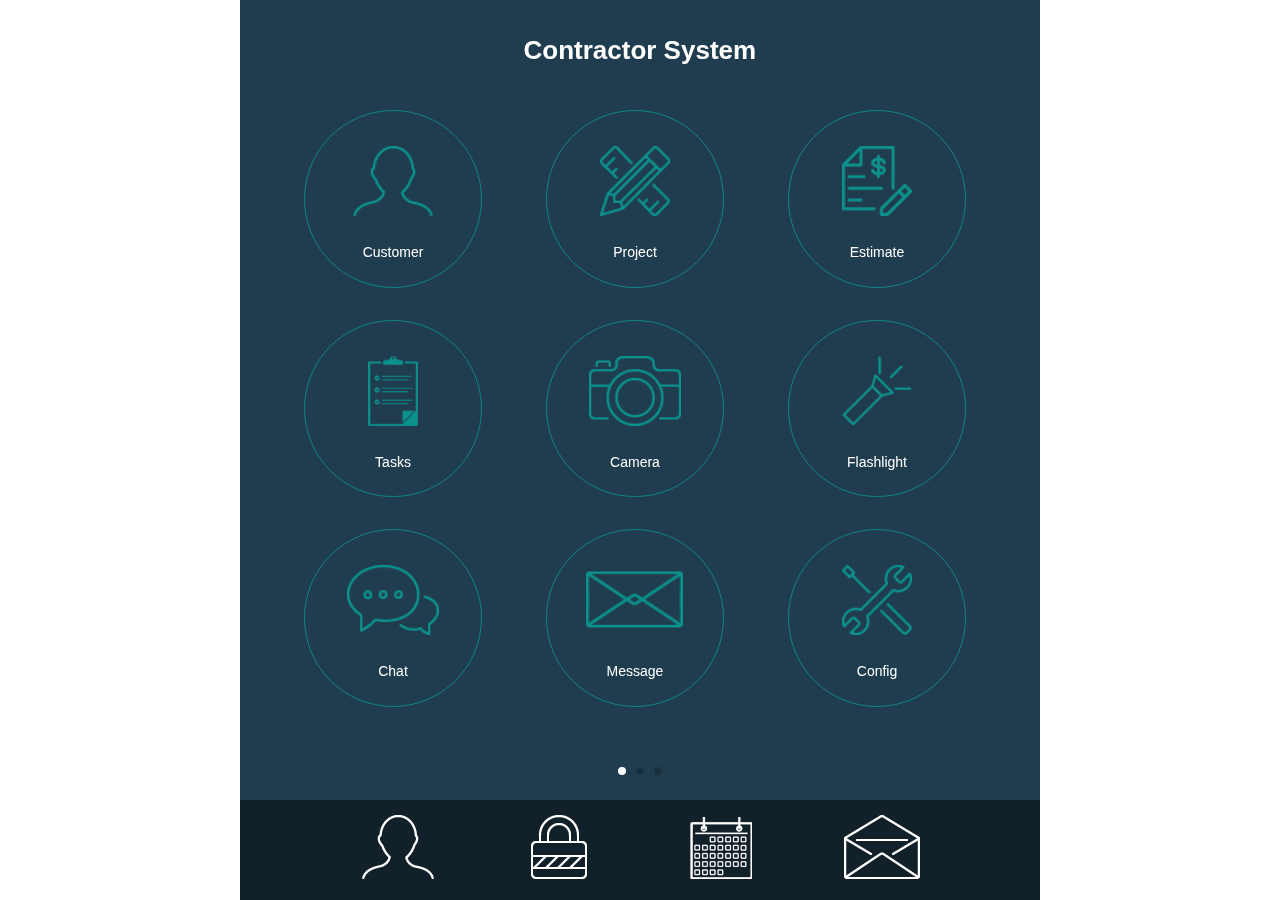
==== www/index.html @ 62d5e23d "3" ====
<!DOCTYPE html>
<html>

    <head>

    <meta charset="utf-8" />
    <meta name="format-detection" content="telephone=no" />
    <meta name="msapplication-tap-highlight" content="no" />
	<meta name="viewport" content="width=device-width, initial-scale=1, maximum-scale=1, minimum-scale=1, user-scalable=no, minimal-ui">
	<meta name="apple-mobile-web-app-capable" content="yes">
	<meta name="apple-mobile-web-app-status-bar-style" content="black">
	<link rel="apple-touch-icon" href="images/apple-touch-icon.png" />
	<link rel="apple-touch-startup-image" href="images/apple-touch-startup-image-320x460.png" />
	<title>Contractor System</title>
	<link rel="stylesheet" href="css/framework7.css">
	<link rel="stylesheet" href="style.css">
	<link type="text/css" rel="stylesheet" href="css/swipebox.css" />
    </head>



<body id="mobile_wrap">

    <div class="statusbar-overlay"></div>
    <div class="panel-overlay"></div>
    <div class="panel panel-left panel-cover">
      <div class="user_login_info">
        <div class="user_thumb">
        <img src="images/photos/photo8.jpg" alt="" title="" />
        </div>
        <h2>Hi, username</h2>
        <p>Edit your account settings</p>
              <nav class="list-nav-small">
                <ul>
                  <li class="about-icon-small"><a href="about.html" class="close-panel">Profile</a></li>
                  <li class="tools-icon-small"><a href="features.html" class="close-panel">Settings</a></li>
                  <li class="lock-icon-small"><a href="features.html" class="close-panel">Account</a></li>
                  <li class="envelope-icon-small"><a href="features.html" class="close-panel">Messages</a></li>
                  <li class="logout-icon-small"><a href="index.html" class="close-panel">Logout</a></li>
                </ul>
              </nav>
      </div>
    </div>


    <div class="views">

      <div class="view view-main">

        <div class="navbar">
          <div class="navbar-inner">
            <div class="center sliding"><div class="logo_title">Contractor System</div></div>
          </div>
        </div>

        <div class="pages navbar-through toolbar-through">

          <div data-page="index" class="page homepage">
            <div class="page-content">

                  <!-- Slider -->
                  <div class="swiper-container swiper-init" data-effect="slide" data-pagination=".swiper-pagination">
                    <div class="swiper-wrapper">


                      <div class="swiper-slide">
                          <nav class="list-nav" id="list-nav">
                            <ul>
                              <li class="about-icon"><a href="customer.html">Customer</a></li>
                              <li class="features-icon"><a href="project.html">Project</a></li>
                              <li class="estimate-icon"><a href="estimate.html">Estimate</a></li>
                              <li class="task-icon"><a href="camera.html">Tasks</a></li>
                              <li class="photos-icon"><a href="camera.html">Camera</a></li>
                              <li class="flashlight-icon"><a href="camera.html">Flashlight</a></li>
                              <!--
                              <li class="video-icon"><a href="videos.html">Videos</a></li>
                              -->
                              <li class="blog-icon"><a href="chat.html">Chat</a></li>
                              <!--
                              <li class="toogle-icon"><a href="toogle.html">Toogle</a></li>
                              <li class="docs-icon"><a href="tabs.html">Tabs</a></li>
                              -->
                              <li class="contact-icon"><a href="message.html">Message</a></li>
                              <li class="tools-icon"><a href="#" data-panel="left" class="open-panel">Config</a></li>
                            </ul>
                          </nav>
                      </div>

                      <div class="swiper-slide">
                          <nav class="list-nav-half">
                            <ul>
                              <li class="blog-icon-half"><a href="blog.html">Blog</a></li>
                              <li class="toogle-icon-half"><a href="toogle.html">Toogle</a></li>
                              <li class="docs-icon-half"><a href="tabs.html">Tabs</a></li>
                              <li class="contact-icon-half"><a href="contact.html">Contact</a></li>
                            </ul>
                          </nav>
                      </div>

                      <div class="swiper-slide"><br>
                          <span>Todays <br /> Song</span>
                          <span class="subtitle">get in touch</span>
                          <a href="tel:1234 567 89" class="swiper_read_more">click to play!</a>
                      </div>

                    </div>
                    <div class="swiper-pagination"></div>
                  </div>

            </div>
          </div>
        </div>

        <div class="toolbar">
              <div class="toolbar-inner">
              <ul class="toolbar_icons icons_4row">
              <li><a href="#" data-popup=".popup-login" class="open-popup"><img src="images/icons/white/user.png" alt="" title="" /></a></li>
              <li><a href="#" data-panel="left" class="open-panel"><img src="images/icons/white/lock.png" alt="" title="" /></a></li>
              <li><a href="#" data-panel="left" class="open-panel"><img src="images/icons/white/calendar.png" alt="" title="" /></a></li>
              <li><a href="contact.html"><img src="images/icons/white/envelope.png" alt="" title="" /></a></li>

              </ul>
              </div>
        </div>


      </div>
    </div>

    <!-- About Popup -->
    <div class="popup popup-login">
    <div class="content-block">
      <h4>Login</h4>
            <div class="loginform">
            <form id="LoginForm" method="post">
            <label>Username:</label>
            <input type="text" name="Username" value="" class="form_input required" />
            <label>Password:</label>
            <input type="password" name="Password" value="" class="form_input required" />
            <input type="submit" name="submit" class="form_submit" id="submit" value="Login" />
            </form>
            </div>
      <div class="close_popup_button_gray"><a href="#" class="close-popup">Close</a></div>
    </div>
    </div>
    <!-- Services Popup -->
    <div class="popup popup-social">
    <div class="content-block">
      <h4>Social Share</h4>
      <p>Share icons solution that allows you share and increase your social popularity.</p>
      <ul class="social_share">
      <li><a href="#"><img src="images/icons/white/twitter.png" alt="" title="" /></a></li>
      <li><a href="#"><img src="images/icons/white/facebook.png" alt="" title="" /></a></li>
      <li><a href="#"><img src="images/icons/white/googleplus.png" alt="" title="" /></a></li>
      <li><a href="#"><img src="images/icons/white/dribbble.png" alt="" title="" /></a></li>
      <li><a href="#"><img src="images/icons/white/linkedin.png" alt="" title="" /></a></li>
      <li><a href="#"><img src="images/icons/white/pinterest.png" alt="" title="" /></a></li>
      </ul>
      <div class="close_popup_button"><a href="#" class="close-popup">Close</a></div>
    </div>
    </div>
<script type="text/javascript" src="js/jquery-1.10.1.min.js"></script>
<script src="js/jquery.validate.min.js" type="text/javascript"></script>
<script type="text/javascript" src="js/framework7.min.js"></script>
<script type="text/javascript" src="js/my-app.js"></script>
<script type="text/javascript" src="js/jquery.swipebox.js"></script>
<script type="text/javascript" src="js/jquery.fitvids.js"></script>
<script type="text/javascript" src="js/email.js"></script>





        <script type="text/javascript" src="cordova.js"></script>

        <script type="text/javascript" src="js/index.js"></script>

        <script type="text/javascript">

            app.initialize();

        </script>




<input type="hidden" id="UserName" value="">
<input type="hidden" id="UID" value="">

    </body>

</html>
---- www/css/framework7.css ----
/**
 * Framework7 1.0.0
 * Full Featured Mobile HTML Framework For Building iOS Apps
 * 
 * http://www.idangero.us/framework7
 * 
 * Copyright 2015, Vladimir Kharlampidi
 * The iDangero.us
 * http://www.idangero.us/
 * 
 * Licensed under MIT
 * 
 * Released on: February 6, 2015
 */
@media all and (width: 1024px) and (height: 691px) and (orientation: landscape) {
  html,
  body {
    height: 671px;
  }
}
@media all and (width: 1024px) and (height: 692px) and (orientation: landscape) {
  html,
  body {
    height: 672px;
  }
}
* {
  -webkit-tap-highlight-color: rgba(0, 0, 0, 0);
  -webkit-touch-callout: none;
}
a,
input,
textarea,
select {
  outline: 0;
}
/* === Grid === */
.row {
  display: -webkit-box;
  display: -ms-flexbox;
  display: -webkit-flex;
  display: flex;
  -webkit-box-pack: justify;
  -ms-flex-pack: justify;
  -webkit-justify-content: space-between;
  justify-content: space-between;
  -webkit-box-lines: multiple;
  -moz-box-lines: multiple;
  -webkit-flex-wrap: wrap;
  -ms-flex-wrap: wrap;
  flex-wrap: wrap;
  -webkit-box-align: start;
  -ms-flex-align: start;
  -webkit-align-items: flex-start;
  align-items: flex-start;
}
.row > [class*="col-"] {
  -webkit-box-sizing: border-box;
  -moz-box-sizing: border-box;
  box-sizing: border-box;
}
.row .col-100 {
  width: 100%;
  width: -webkit-calc((100% - 15px*0) / 1);
  width: calc((100% - 15px*0) / 1);
}
.row.no-gutter .col-100 {
  width: 100%;
}
.row .col-95 {
  width: 95%;
  width: -webkit-calc((100% - 15px*0.05263157894736836) / 1.0526315789473684);
  width: calc((100% - 15px*0.05263157894736836) / 1.0526315789473684);
}
.row.no-gutter .col-95 {
  width: 95%;
}
.row .col-90 {
  width: 90%;
  width: -webkit-calc((100% - 15px*0.11111111111111116) / 1.1111111111111112);
  width: calc((100% - 15px*0.11111111111111116) / 1.1111111111111112);
}
.row.no-gutter .col-90 {
  width: 90%;
}
.row .col-85 {
  width: 85%;
  width: -webkit-calc((100% - 15px*0.17647058823529416) / 1.1764705882352942);
  width: calc((100% - 15px*0.17647058823529416) / 1.1764705882352942);
}
.row.no-gutter .col-85 {
  width: 85%;
}
.row .col-80 {
  width: 80%;
  width: -webkit-calc((100% - 15px*0.25) / 1.25);
  width: calc((100% - 15px*0.25) / 1.25);
}
.row.no-gutter .col-80 {
  width: 80%;
}
.row .col-75 {
  width: 75%;
  width: -webkit-calc((100% - 15px*0.33333333333333326) / 1.3333333333333333);
  width: calc((100% - 15px*0.33333333333333326) / 1.3333333333333333);
}
.row.no-gutter .col-75 {
  width: 75%;
}
.row .col-66 {
  width: 66.66666666666666%;
  width: -webkit-calc((100% - 15px*0.5000000000000002) / 1.5000000000000002);
  width: calc((100% - 15px*0.5000000000000002) / 1.5000000000000002);
}
.row.no-gutter .col-66 {
  width: 66.66666666666666%;
}
.row .col-60 {
  width: 60%;
  width: -webkit-calc((100% - 15px*0.6666666666666667) / 1.6666666666666667);
  width: calc((100% - 15px*0.6666666666666667) / 1.6666666666666667);
}
.row.no-gutter .col-60 {
  width: 60%;
}
.row .col-50 {
  width: 50%;
  width: -webkit-calc((100% - 15px*1) / 2);
  width: calc((100% - 15px*1) / 2);
}
.row.no-gutter .col-50 {
  width: 50%;
}
.row .col-40 {
  width: 40%;
  width: -webkit-calc((100% - 15px*1.5) / 2.5);
  width: calc((100% - 15px*1.5) / 2.5);
}
.row.no-gutter .col-40 {
  width: 40%;
}
.row .col-33 {
  width: 33.333333333333336%;
  width: -webkit-calc((100% - 15px*2) / 3);
  width: calc((100% - 15px*2) / 3);
}
.row.no-gutter .col-33 {
  width: 33.333333333333336%;
}
.row .col-25 {
  width: 25%;
  width: -webkit-calc((100% - 15px*3) / 4);
  width: calc((100% - 15px*3) / 4);
}
.row.no-gutter .col-25 {
  width: 25%;
}
.row .col-20 {
  width: 20%;
  width: -webkit-calc((100% - 15px*4) / 5);
  width: calc((100% - 15px*4) / 5);
}
.row.no-gutter .col-20 {
  width: 20%;
}
.row .col-15 {
  width: 15%;
  width: -webkit-calc((100% - 15px*5.666666666666667) / 6.666666666666667);
  width: calc((100% - 15px*5.666666666666667) / 6.666666666666667);
}
.row.no-gutter .col-15 {
  width: 15%;
}
.row .col-10 {
  width: 10%;
  width: -webkit-calc((100% - 15px*9) / 10);
  width: calc((100% - 15px*9) / 10);
}
.row.no-gutter .col-10 {
  width: 10%;
}
.row .col-5 {
  width: 5%;
  width: -webkit-calc((100% - 15px*19) / 20);
  width: calc((100% - 15px*19) / 20);
}
.row.no-gutter .col-5 {
  width: 5%;
}
@media all and (min-width: 768px) {
  .row .tablet-100 {
    width: 100%;
    width: -webkit-calc((100% - 15px*0) / 1);
    width: calc((100% - 15px*0) / 1);
  }
  .row.no-gutter .tablet-100 {
    width: 100%;
  }
  .row .tablet-95 {
    width: 95%;
    width: -webkit-calc((100% - 15px*0.05263157894736836) / 1.0526315789473684);
    width: calc((100% - 15px*0.05263157894736836) / 1.0526315789473684);
  }
  .row.no-gutter .tablet-95 {
    width: 95%;
  }
  .row .tablet-90 {
    width: 90%;
    width: -webkit-calc((100% - 15px*0.11111111111111116) / 1.1111111111111112);
    width: calc((100% - 15px*0.11111111111111116) / 1.1111111111111112);
  }
  .row.no-gutter .tablet-90 {
    width: 90%;
  }
  .row .tablet-85 {
    width: 85%;
    width: -webkit-calc((100% - 15px*0.17647058823529416) / 1.1764705882352942);
    width: calc((100% - 15px*0.17647058823529416) / 1.1764705882352942);
  }
  .row.no-gutter .tablet-85 {
    width: 85%;
  }
  .row .tablet-80 {
    width: 80%;
    width: -webkit-calc((100% - 15px*0.25) / 1.25);
    width: calc((100% - 15px*0.25) / 1.25);
  }
  .row.no-gutter .tablet-80 {
    width: 80%;
  }
  .row .tablet-75 {
    width: 75%;
    width: -webkit-calc((100% - 15px*0.33333333333333326) / 1.3333333333333333);
    width: calc((100% - 15px*0.33333333333333326) / 1.3333333333333333);
  }
  .row.no-gutter .tablet-75 {
    width: 75%;
  }
  .row .tablet-66 {
    width: 66.66666666666666%;
    width: -webkit-calc((100% - 15px*0.5000000000000002) / 1.5000000000000002);
    width: calc((100% - 15px*0.5000000000000002) / 1.5000000000000002);
  }
  .row.no-gutter .tablet-66 {
    width: 66.66666666666666%;
  }
  .row .tablet-60 {
    width: 60%;
    width: -webkit-calc((100% - 15px*0.6666666666666667) / 1.6666666666666667);
    width: calc((100% - 15px*0.6666666666666667) / 1.6666666666666667);
  }
  .row.no-gutter .tablet-60 {
    width: 60%;
  }
  .row .tablet-50 {
    width: 50%;
    width: -webkit-calc((100% - 15px*1) / 2);
    width: calc((100% - 15px*1) / 2);
  }
  .row.no-gutter .tablet-50 {
    width: 50%;
  }
  .row .tablet-40 {
    width: 40%;
    width: -webkit-calc((100% - 15px*1.5) / 2.5);
    width: calc((100% - 15px*1.5) / 2.5);
  }
  .row.no-gutter .tablet-40 {
    width: 40%;
  }
  .row .tablet-33 {
    width: 33.333333333333336%;
    width: -webkit-calc((100% - 15px*2) / 3);
    width: calc((100% - 15px*2) / 3);
  }
  .row.no-gutter .tablet-33 {
    width: 33.333333333333336%;
  }
  .row .tablet-25 {
    width: 25%;
    width: -webkit-calc((100% - 15px*3) / 4);
    width: calc((100% - 15px*3) / 4);
  }
  .row.no-gutter .tablet-25 {
    width: 25%;
  }
  .row .tablet-20 {
    width: 20%;
    width: -webkit-calc((100% - 15px*4) / 5);
    width: calc((100% - 15px*4) / 5);
  }
  .row.no-gutter .tablet-20 {
    width: 20%;
  }
  .row .tablet-15 {
    width: 15%;
    width: -webkit-calc((100% - 15px*5.666666666666667) / 6.666666666666667);
    width: calc((100% - 15px*5.666666666666667) / 6.666666666666667);
  }
  .row.no-gutter .tablet-15 {
    width: 15%;
  }
  .row .tablet-10 {
    width: 10%;
    width: -webkit-calc((100% - 15px*9) / 10);
    width: calc((100% - 15px*9) / 10);
  }
  .row.no-gutter .tablet-10 {
    width: 10%;
  }
  .row .tablet-5 {
    width: 5%;
    width: -webkit-calc((100% - 15px*19) / 20);
    width: calc((100% - 15px*19) / 20);
  }
  .row.no-gutter .tablet-5 {
    width: 5%;
  }
}
/* === Views === */
.views,
.view {
  position: relative;
  max-width: 100%;
  height: 100%;
  z-index: 5000;
  margin:auto;
}
.views {
  overflow: auto;
  -webkit-overflow-scrolling: touch;
}
.view {
  overflow: hidden;
  -webkit-box-sizing: border-box;
  -moz-box-sizing: border-box;
  box-sizing: border-box;
}
/* === Pages === */
.pages {
  position: relative;
  width: 100%;
  height: 100%;
  overflow: hidden;
  background: #000;
}
.page {
  -webkit-box-sizing: border-box;
  -moz-box-sizing: border-box;
  box-sizing: border-box;
  position: absolute;
  left: 0;
  top: 0;
  width: 100%;
  height: 100%;
  overflow: hidden;
   background: #fff;
  -webkit-transform: translate3d(0, 0, 0);
  transform: translate3d(0, 0, 0);
  opacity: 1;
  -webkit-box-shadow: none;
  box-shadow: none;
}
.page.cached {
  display: none;
}
.page-on-left {
  opacity: 0.9;
  -webkit-box-shadow: 0 0 12px rgba(0, 0, 0, 0.5);
  box-shadow: 0 0 12px rgba(0, 0, 0, 0.5);
  -webkit-transform: translate3d(-20%, 0, 0);
  transform: translate3d(-20%, 0, 0);
}
.page-on-center {
  opacity: 1;
  -webkit-box-shadow: 0 0 12px rgba(0, 0, 0, 0.5);
  box-shadow: 0 0 12px rgba(0, 0, 0, 0.5);
  -webkit-transform: translate3d(0, 0, 0);
  transform: translate3d(0, 0, 0);
}
.page-on-right {
  -webkit-box-shadow: none;
  box-shadow: none;
  opacity: 1;
  -webkit-transform: translate3d(100%, 0, 0);
  transform: translate3d(100%, 0, 0);
}
.page-content {
  overflow: auto;
  -webkit-overflow-scrolling: touch;
  -webkit-box-sizing: border-box;
  -moz-box-sizing: border-box;
  box-sizing: border-box;
  height: 100%;
}
.page-transitioning {
  -webkit-transition-duration: 400ms;
  transition-duration: 400ms;
}
.page-from-right-to-center {
  -webkit-animation: pageFromRightToCenter 400ms forwards;
  animation: pageFromRightToCenter 400ms forwards;
}
.page-from-center-to-right {
  -webkit-animation: pageFromCenterToRight 400ms forwards;
  animation: pageFromCenterToRight 400ms forwards;
}
@-webkit-keyframes pageFromRightToCenter {
  from {
    -webkit-box-shadow: none;
    box-shadow: none;
    -webkit-transform: translate3d(100%, 0, 0);
  }
  to {
    -webkit-box-shadow: 0 0 12px rgba(0, 0, 0, 0.5);
    box-shadow: 0 0 12px rgba(0, 0, 0, 0.5);
    -webkit-transform: translate3d(0, 0, 0);
  }
}
@-webkit-keyframes pageFromCenterToRight {
  from {
    -webkit-box-shadow: 0 0 12px rgba(0, 0, 0, 0.5);
    box-shadow: 0 0 12px rgba(0, 0, 0, 0.5);
    -webkit-transform: translate3d(0, 0, 0);
  }
  to {
    -webkit-box-shadow: none;
    box-shadow: none;
    -webkit-transform: translate3d(100%, 0, 0);
  }
}
@keyframes pageFromRightToCenter {
  from {
    -webkit-box-shadow: none;
    box-shadow: none;
    transform: translate3d(100%, 0, 0);
  }
  to {
    -webkit-box-shadow: 0 0 12px rgba(0, 0, 0, 0.5);
    box-shadow: 0 0 12px rgba(0, 0, 0, 0.5);
    transform: translate3d(0, 0, 0);
  }
}
@keyframes pageFromCenterToRight {
  from {
    -webkit-box-shadow: 0 0 12px rgba(0, 0, 0, 0.5);
    box-shadow: 0 0 12px rgba(0, 0, 0, 0.5);
    transform: translate3d(0, 0, 0);
  }
  to {
    -webkit-box-shadow: none;
    box-shadow: none;
    transform: translate3d(100%, 0, 0);
  }
}
.page-from-center-to-left {
  -webkit-animation: pageFromCenterToLeft 400ms forwards;
  animation: pageFromCenterToLeft 400ms forwards;
}
.page-from-left-to-center {
  -webkit-animation: pageFromLeftToCenter 400ms forwards;
  animation: pageFromLeftToCenter 400ms forwards;
}
@-webkit-keyframes pageFromCenterToLeft {
  from {
    opacity: 1;
    -webkit-transform: translate3d(0, 0, 0);
  }
  to {
    opacity: 0.9;
    -webkit-transform: translate3d(-20%, 0, 0);
  }
}
@-webkit-keyframes pageFromLeftToCenter {
  from {
    opacity: 0.9;
    -webkit-transform: translate3d(-20%, 0, 0);
  }
  to {
    opacity: 1;
    -webkit-transform: translate3d(0, 0, 0);
  }
}
@keyframes pageFromCenterToLeft {
  from {
    opacity: 1;
    transform: translate3d(0, 0, 0);
  }
  to {
    opacity: 0.9;
    transform: translate3d(-20%, 0, 0);
  }
}
@keyframes pageFromLeftToCenter {
  from {
    opacity: 0.9;
    transform: translate3d(-20%, 0, 0);
  }
  to {
    opacity: 1;
    transform: translate3d(0, 0, 0);
  }
}
html.android .page {
  box-shadow: none !important;
}
html.android .page-from-right-to-center {
  -webkit-animation: pageFromRightToCenterDegrade 400ms forwards;
  animation: pageFromRightToCenterDegrade 400ms forwards;
}
html.android .page-from-center-to-right {
  -webkit-animation: pageFromCenterToRightDegrade 400ms forwards;
  animation: pageFromCenterToRightDegrade 400ms forwards;
}
@-webkit-keyframes pageFromRightToCenterDegrade {
  from {
    -webkit-transform: translate3d(100%, 0, 0);
  }
  to {
    -webkit-transform: translate3d(0, 0, 0);
  }
}
@-webkit-keyframes pageFromCenterToRightDegrade {
  from {
    -webkit-transform: translate3d(0, 0, 0);
  }
  to {
    -webkit-transform: translate3d(100%, 0, 0);
  }
}
@keyframes pageFromRightToCenterDegrade {
  from {
    transform: translate3d(100%, 0, 0);
  }
  to {
    transform: translate3d(0, 0, 0);
  }
}
@keyframes pageFromCenterToRightDegrade {
  from {
    transform: translate3d(0, 0, 0);
  }
  to {
    transform: translate3d(100%, 0, 0);
  }
}
/* === Toolbars === */
.navbar-inner,
.toolbar-inner {
  position: absolute;
  left: 0;
  top: 0;
  width: 100%;
  height: 100%;
  padding: 0 8px;
  -webkit-box-sizing: border-box;
  -moz-box-sizing: border-box;
  box-sizing: border-box;
  display: -webkit-box;
  display: -ms-flexbox;
  display: -webkit-flex;
  display: flex;
  -webkit-box-pack: justify;
  -ms-flex-pack: justify;
  -webkit-justify-content: space-between;
  justify-content: space-between;
  -webkit-box-align: center;
  -ms-flex-align: center;
  -webkit-align-items: center;
  align-items: center;
}
.navbar-inner.cached {
  display: none;
}
.navbar,
.toolbar {
  width: 100%;
  -webkit-box-sizing: border-box;
  -moz-box-sizing: border-box;
  box-sizing: border-box;
  font-size: 17px;
  position: relative;
  margin: 0;
  z-index: 500;
  -webkit-backface-visibility: hidden;
  backface-visibility: hidden;
}
.navbar b,
.toolbar b {
  font-weight: 500;
}
.navbar a.link,
.toolbar a.link {
  line-height: 44px;
  height: 44px;
  text-decoration: none;
  position: relative;
  display: -webkit-box;
  display: -ms-flexbox;
  display: -webkit-flex;
  display: flex;
  -webkit-box-pack: start;
  -ms-flex-pack: start;
  -webkit-justify-content: flex-start;
  justify-content: flex-start;
  -webkit-box-align: center;
  -ms-flex-align: center;
  -webkit-align-items: center;
  align-items: center;
  -webkit-transition-duration: 300ms;
  transition-duration: 300ms;
}
html:not(.watch-active-state) .navbar a.link:active,
html:not(.watch-active-state) .toolbar a.link:active,
.navbar a.link.active-state,
.toolbar a.link.active-state {
  opacity: 0.3;
  -webkit-transition-duration: 0ms;
  transition-duration: 0ms;
}
.navbar a.link i + span,
.toolbar a.link i + span,
.navbar a.link i + i,
.toolbar a.link i + i,
.navbar a.link span + i,
.toolbar a.link span + i,
.navbar a.link span + span,
.toolbar a.link span + span {
  margin-left: 7px;
}
.navbar a.icon-only,
.toolbar a.icon-only {
  min-width: 44px;
  display: -webkit-box;
  display: -ms-flexbox;
  display: -webkit-flex;
  display: flex;
  -webkit-box-pack: center;
  -ms-flex-pack: center;
  -webkit-justify-content: center;
  justify-content: center;
  -webkit-box-align: center;
  -ms-flex-align: center;
  -webkit-align-items: center;
  align-items: center;
  margin: 0;
}
.navbar i.icon,
.toolbar i.icon {
  display: block;
}
.navbar {
  left: 0;
  top: 0;
}

html.ios-gt-6.pixel-ratio-2 .navbar:after {
  -webkit-transform: scaleY(0.5);
  transform: scaleY(0.5);
}
html.ios-gt-6.pixel-ratio-3 .navbar:after {
  -webkit-transform: scaleY(0.33);
  transform: scaleY(0.33);
}
.navbar.no-border:after {
  display: none;
}
.navbar .center {
  font-size: 17px;
  font-weight: 500;
  text-align: center;
  margin: 0;
  position: relative;
  overflow: hidden;
  text-overflow: ellipsis;
  white-space: nowrap;
  line-height: 44px;
  -webkit-flex-shrink: 10;
  -ms-flex: 0 10 auto;
  flex-shrink: 10;
  display: -webkit-box;
  display: -ms-flexbox;
  display: -webkit-flex;
  display: flex;
  -webkit-box-align: center;
  -ms-flex-align: center;
  -webkit-align-items: center;
  align-items: center;
}
.navbar .left,
.navbar .right {
  -webkit-flex-shrink: 0;
  -ms-flex: 0 0 auto;
  flex-shrink: 0;
  display: -webkit-box;
  display: -ms-flexbox;
  display: -webkit-flex;
  display: flex;
  -webkit-box-pack: start;
  -ms-flex-pack: start;
  -webkit-justify-content: flex-start;
  justify-content: flex-start;
  -webkit-box-align: center;
  -ms-flex-align: center;
  -webkit-align-items: center;
  align-items: center;
  -webkit-transform: translate3d(0, 0, 0);
  transform: translate3d(0, 0, 0);
}
.navbar .left a + a,
.navbar .right a + a {
  margin-left: 15px;
}
.navbar .left {
  margin-right: 0px;
}
.navbar .right {
  margin-left: 10px;
}
.navbar .right:first-child {
  position: absolute;
  right: 8px;
  height: 100%;
}
.subnavbar {
  height: 44px;
  width: 100%;
  position: absolute;
  left: 0;
  top: 100%;
  margin-top: -1px;
  background: #f7f7f8;
  z-index: 20;
  -webkit-box-sizing: border-box;
  -moz-box-sizing: border-box;
  box-sizing: border-box;
  padding: 0 8px;
  display: -webkit-box;
  display: -ms-flexbox;
  display: -webkit-flex;
  display: flex;
  -webkit-box-pack: justify;
  -ms-flex-pack: justify;
  -webkit-justify-content: space-between;
  justify-content: space-between;
  -webkit-box-align: center;
  -ms-flex-align: center;
  -webkit-align-items: center;
  align-items: center;
}
.subnavbar:after {
  content: '';
  position: absolute;
  left: 0;
  bottom: 0;
  right: auto;
  top: auto;
  height: 1px;
  width: 100%;
  background-color: #c4c4c4;
  display: block;
  z-index: 15;
  -webkit-transform-origin: 50% 100%;
  transform-origin: 50% 100%;
}
html.ios-gt-6.pixel-ratio-2 .subnavbar:after {
  -webkit-transform: scaleY(0.5);
  transform: scaleY(0.5);
}
html.ios-gt-6.pixel-ratio-3 .subnavbar:after {
  -webkit-transform: scaleY(0.33);
  transform: scaleY(0.33);
}
.subnavbar.no-border:after {
  display: none;
}
.navbar-on-left .subnavbar,
.navbar-on-right .subnavbar {
  pointer-events: none;
}
.navbar .subnavbar,
.page .subnavbar {
  position: absolute;
}
.page .subnavbar {
  top: 0;
  margin-top: 0;
}
.subnavbar > .buttons-row {
  width: 100%;
}
.subnavbar .searchbar,
.subnavbar.searchbar {
  position: absolute;
}
.subnavbar.searchbar,
.subnavbar .searchbar {
  position: absolute;
}
.subnavbar .searchbar {
  left: 0;
  top: 0;
}
.toolbar {
  left: 0;
  bottom: 0;
/*  background: #f7f7f8;*/
}
.toolbar:before {
  content: '';
  position: absolute;
  left: 5%;
  top: 0;
  bottom: auto;
  right: auto;
  height: 1px;
  width: 90%;
  background-color: #fff;
  display: block;
  z-index: 15;
  -webkit-transform-origin: 50% 0%;
  transform-origin: 50% 0%;
  opacity:0.3;
}
html.ios-gt-6.pixel-ratio-2 .toolbar:before {
  -webkit-transform: scaleY(0.5);
  transform: scaleY(0.5);
}
html.ios-gt-6.pixel-ratio-3 .toolbar:before {
  -webkit-transform: scaleY(0.33);
  transform: scaleY(0.33);
}
.toolbar.no-border:before {
  display: none;
}
.toolbar a {
  -webkit-flex-shrink: 1;
  -ms-flex: 0 1 auto;
  flex-shrink: 1;
  position: relative;
  white-space: nowrap;
  text-overflow: ellipsis;
  overflow: hidden;
}
.tabbar {
  color: #929292;
  z-index: 5001;
}
.tabbar a {
  color: #929292;
}
.tabbar a.active {
  color: #007aff;
}
.tabbar a.link {
  line-height: 1.4;
}
.tabbar a.tab-link,
.tabbar a.link {
  height: 100%;
  width: 100%;
  -webkit-box-sizing: border-box;
  -moz-box-sizing: border-box;
  box-sizing: border-box;
  display: -webkit-box;
  display: -ms-flexbox;
  display: -webkit-flex;
  display: flex;
  -webkit-box-pack: center;
  -ms-flex-pack: center;
  -webkit-justify-content: center;
  justify-content: center;
  -webkit-box-align: center;
  -ms-flex-align: center;
  -webkit-align-items: center;
  align-items: center;
  overflow: visible;
  -webkit-box-flex: 1;
  -ms-flex: 1;
  -webkit-box-orient: vertical;
  -moz-box-orient: vertical;
  -ms-flex-direction: column;
  -webkit-flex-direction: column;
  flex-direction: column;
}
.tabbar i.icon {
  height: 30px;
}
.tabbar-labels {
  height: 50px;
}
.tabbar-labels a.tab-link,
.tabbar-labels a.link {
  padding-top: 4px;
  padding-bottom: 4px;
  height: 100%;
  -webkit-box-pack: justify;
  -ms-flex-pack: justify;
  -webkit-justify-content: space-between;
  justify-content: space-between;
}
.tabbar-labels a.tab-link i + span,
.tabbar-labels a.link i + span {
  margin: 0;
}
.tabbar-labels span.tabbar-label {
  line-height: 1;
  display: block;
  margin: 0;
  letter-spacing: 0.01em;
  font-size: 10px;
  position: relative;
  text-overflow: ellipsis;
  white-space: nowrap;
}
@media all and (min-width: 768px) {
  .tabbar .toolbar-inner {
    -webkit-box-pack: center;
    -ms-flex-pack: center;
    -webkit-justify-content: center;
    justify-content: center;
  }
  .tabbar a.tab-link,
  .tabbar a.link {
    width: auto;
    min-width: 105px;
  }
  .tabbar-labels {
    height: 56px;
  }
  .tabbar-labels span.tabbar-label {
    font-size: 14px;
  }
}
.navbar-from-right-to-center .left,
.navbar-from-right-to-center .right,
.navbar-from-right-to-center .center,
.navbar-from-right-to-center .subnavbar,
.navbar-from-right-to-center .fading {
  -webkit-animation: navbarElementFadeIn 400ms forwards;
  animation: navbarElementFadeIn 400ms forwards;
}
.navbar-from-right-to-center .sliding {
  opacity: 1;
}
.navbar-from-center-to-right .left,
.navbar-from-center-to-right .right,
.navbar-from-center-to-right .center,
.navbar-from-center-to-right .subnavbar,
.navbar-from-center-to-right .fading {
  -webkit-animation: navbarElementFadeOut 400ms forwards;
  animation: navbarElementFadeOut 400ms forwards;
}
.navbar-from-center-to-right .sliding {
  opacity: 0;
}
.navbar-from-center-to-right .subnavbar.sliding {
  opacity: 1;
}
@-webkit-keyframes navbarElementFadeIn {
  from {
    opacity: 0;
  }
  to {
    opacity: 1;
  }
}
@keyframes navbarElementFadeIn {
  from {
    opacity: 0;
  }
  to {
    opacity: 1;
  }
}
.navbar-from-center-to-left .left,
.navbar-from-center-to-left .right,
.navbar-from-center-to-left .center,
.navbar-from-center-to-left .subnavbar,
.navbar-from-center-to-left .fading {
  -webkit-animation: navbarElementFadeOut 400ms forwards;
  animation: navbarElementFadeOut 400ms forwards;
}
.navbar-from-center-to-left .sliding {
  opacity: 0;
}
.navbar-from-center-to-left .subnavbar.sliding {
  opacity: 1;
}
.navbar-from-left-to-center .left,
.navbar-from-left-to-center .right,
.navbar-from-left-to-center .center,
.navbar-from-left-to-center .subnavbar,
.navbar-from-left-to-center .fading {
  -webkit-animation: navbarElementFadeIn 400ms forwards;
  animation: navbarElementFadeIn 400ms forwards;
}
.navbar-from-left-to-center .sliding {
  opacity: 1;
}
.navbar-on-left .left,
.navbar-on-left .right,
.navbar-on-left .center,
.navbar-on-left .subnavbar,
.navbar-on-left .fading {
  opacity: 0;
}
.navbar-on-left .sliding {
  opacity: 0;
}
.navbar-on-left .subnavbar.sliding {
  -webkit-transform: translate3d(-100%, 0, 0);
  transform: translate3d(-100%, 0, 0);
}
.navbar-on-right .left,
.navbar-on-right .right,
.navbar-on-right .center,
.navbar-on-right .subnavbar,
.navbar-on-right .fading {
  opacity: 0;
}
.navbar-on-right .sliding {
  opacity: 0;
}
.navbar-on-right .subnavbar.sliding {
  -webkit-transform: translate3d(100%, 0, 0);
  transform: translate3d(100%, 0, 0);
}
@-webkit-keyframes navbarElementFadeOut {
  from {
    opacity: 1;
  }
  to {
    opacity: 0;
  }
}
@keyframes navbarElementFadeOut {
  from {
    opacity: 1;
  }
  to {
    opacity: 0;
  }
}
.navbar-from-right-to-center .left.sliding .back.link .icon,
.navbar-from-center-to-right .left.sliding .back.link .icon,
.navbar-from-center-to-left .left.sliding .back.link .icon,
.navbar-from-left-to-center .left.sliding .back.link .icon {
  -webkit-transition-duration: 400ms;
  transition-duration: 400ms;
}
.navbar-from-right-to-center .sliding,
.navbar-from-center-to-right .sliding,
.navbar-from-center-to-left .sliding,
.navbar-from-left-to-center .sliding {
  -webkit-transition-duration: 400ms;
  transition-duration: 400ms;
  -webkit-animation: none;
  animation: none;
}
/* === Relation between toolbar/navbar types and pages === */
.page > .navbar,
.view > .navbar,
.views > .navbar,
.page > .toolbar,
.view > .toolbar,
.views > .toolbar {
  position: absolute;
}
.subnavbar ~ .page-content {
  padding-top: 44px;
}
.navbar-through .page-content,
.navbar-fixed .page-content {
  padding-top: 44px;
}
.navbar-through .with-subnavbar .page-content,
.navbar-fixed .with-subnavbar .page-content,
.navbar-through .page-content.with-subnavbar,
.navbar-fixed .page-content.with-subnavbar,
.navbar-through .subnavbar ~ .page-content,
.navbar-fixed .subnavbar ~ .page-content {
  padding-top: 88px;
}
.navbar-through .page .subnavbar,
.navbar-fixed .page .subnavbar {
  top: 44px;
}
.toolbar-through .page-content,
.toolbar-fixed .page-content,
.tabbar-through .page-content,
.tabbar-fixed .page-content {
  padding-bottom: 44px;
}
.tabbar-labels-fixed .page-content,
.tabbar-labels-through .page-content {
  padding-bottom: 50px;
}
@media all and (min-width: 768px) {
  .tabbar-labels-fixed .page-content,
  .tabbar-labels-through .page-content {
    padding-bottom: 56px;
  }
}
.navbar.navbar-hiding {
  -webkit-transition-duration: 400ms;
  transition-duration: 400ms;
  -webkit-transform: translate3d(0, 0, 0);
  transform: translate3d(0, 0, 0);
}
.navbar.navbar-hiding ~ .page-content .list-group-title,
.navbar.navbar-hiding ~ .pages .list-group-title,
.navbar.navbar-hiding ~ .page .list-group-title {
  -webkit-transition-duration: 400ms;
  transition-duration: 400ms;
}
.navbar.navbar-hiding ~ .page-content .subnavbar,
.navbar.navbar-hiding ~ .pages .subnavbar,
.navbar.navbar-hiding ~ .page .subnavbar {
  -webkit-transition-duration: 400ms;
  transition-duration: 400ms;
}
.navbar.navbar-hidden {
  -webkit-transition-duration: 400ms;
  transition-duration: 400ms;
  -webkit-transform: translate3d(0, -100%, 0);
  transform: translate3d(0, -100%, 0);
}
.navbar.navbar-hidden ~ .page-content .list-group-title,
.navbar.navbar-hidden ~ .pages .list-group-title,
.navbar.navbar-hidden ~ .page .list-group-title {
  -webkit-transition-duration: 400ms;
  transition-duration: 400ms;
  top: -44px;
}
.navbar.navbar-hidden ~ .page-content .subnavbar,
.navbar.navbar-hidden ~ .pages .subnavbar,
.navbar.navbar-hidden ~ .page .subnavbar {
  -webkit-transform: translate3d(0, -100%, 0);
  transform: translate3d(0, -100%, 0);
  -webkit-transition-duration: 400ms;
  transition-duration: 400ms;
}
.page.no-navbar .page-content {
  padding-top: 0;
}
.page.no-navbar.with-subnavbar .page-content,
.with-subnavbar .page.no-navbar .page-content,
.page.no-navbar .page-content.with-subnavbar {
  padding-top: 44px;
}
.toolbar.toolbar-hiding,
.tabbar.toolbar-hiding,
.toolbar.tabbar-hiding,
.tabbar.tabbar-hiding {
  -webkit-transition-duration: 400ms;
  transition-duration: 400ms;
  -webkit-transform: translate3d(0, 0, 0);
  transform: translate3d(0, 0, 0);
}
.toolbar.toolbar-hidden,
.tabbar.toolbar-hidden,
.toolbar.tabbar-hidden,
.tabbar.tabbar-hidden {
  -webkit-transition-duration: 400ms;
  transition-duration: 400ms;
  -webkit-transform: translate3d(0, 100%, 0);
  transform: translate3d(0, 100%, 0);
}
.page.no-toolbar .page-content,
.page.no-tabbar .page-content {
  padding-bottom: 0;
}
/* === Search Bar === */
.searchbar {
  height: 44px;
  width: 100%;
  background: #c9c9ce;
  -webkit-box-sizing: border-box;
  -moz-box-sizing: border-box;
  box-sizing: border-box;
  padding: 0 8px;
  overflow: hidden;
  position: relative;
  display: -webkit-box;
  display: -ms-flexbox;
  display: -webkit-flex;
  display: flex;
  -webkit-box-align: center;
  -ms-flex-align: center;
  -webkit-align-items: center;
  align-items: center;
}
.searchbar:after {
  content: '';
  position: absolute;
  left: 0;
  bottom: 0;
  right: auto;
  top: auto;
  height: 1px;
  width: 100%;
  background-color: #b4b4b4;
  display: block;
  z-index: 15;
  -webkit-transform-origin: 50% 100%;
  transform-origin: 50% 100%;
}
html.ios-gt-6.pixel-ratio-2 .searchbar:after {
  -webkit-transform: scaleY(0.5);
  transform: scaleY(0.5);
}
html.ios-gt-6.pixel-ratio-3 .searchbar:after {
  -webkit-transform: scaleY(0.33);
  transform: scaleY(0.33);
}
.searchbar .searchbar-input {
  width: 100%;
  height: 28px;
  position: relative;
  -webkit-flex-shrink: 1;
  -ms-flex: 0 1 auto;
  flex-shrink: 1;
}
.searchbar input[type="search"] {
  -webkit-box-sizing: border-box;
  -moz-box-sizing: border-box;
  box-sizing: border-box;
  width: 100%;
  height: 100%;
  display: block;
  border: none;
  -webkit-appearance: none;
  -moz-appearance: none;
  -ms-appearance: none;
  appearance: none;
  border-radius: 5px;
  font-family: inherit;
  color: #000;
  font-size: 14px;
  font-weight: normal;
  padding: 0 28px;
  background: #ffffff url("data:image/svg+xml;charset=utf-8,<svg xmlns='http://www.w3.org/2000/svg' viewBox='0 0 13 13' enable-background='new 0 0 13 13'><g><path fill='%23939398' d='M5,1c2.2,0,4,1.8,4,4S7.2,9,5,9S1,7.2,1,5S2.8,1,5,1 M5,0C2.2,0,0,2.2,0,5s2.2,5,5,5s5-2.2,5-5S7.8,0,5,0 L5,0z'/></g><line stroke='%23939398' stroke-miterlimit='10' x1='12.6' y1='12.6' x2='8.2' y2='8.2'/></svg>") no-repeat 8px center;
  -webkit-background-size: 13px 13px;
  background-size: 13px 13px;
}
.searchbar input[type="search"]::-webkit-input-placeholder {
  color: #939398;
  opacity: 1;
}
.searchbar input[type="search"]::-webkit-search-cancel-button {
  -webkit-appearance: none;
}
.searchbar .searchbar-clear {
  position: absolute;
  width: 28px;
  height: 28px;
  right: 0;
  top: 0;
  opacity: 0;
  pointer-events: none;
  background: url("data:image/svg+xml;charset=utf-8,<svg xmlns='http://www.w3.org/2000/svg' viewBox='0 0 28 28'><circle cx='14' cy='14' r='14' fill='%238e8e93'/><line stroke='%23ffffff' stroke-width='2' stroke-miterlimit='10' x1='8' y1='8' x2='20' y2='20'/><line fill='none' stroke='%23ffffff' stroke-width='2' stroke-miterlimit='10' x1='20' y1='8' x2='8' y2='20'/></svg>") no-repeat center;
  -webkit-background-size: 14px 14px;
  background-size: 14px 14px;
  -webkit-transition-duration: 300ms;
  transition-duration: 300ms;
  cursor: pointer;
}
.searchbar .searchbar-cancel {
  -webkit-transition-duration: 300ms;
  transition-duration: 300ms;
  -webkit-transform: translate3d(0, 0, 0);
  transform: translate3d(0, 0, 0);
  font-size: 17px;
  cursor: pointer;
  opacity: 0;
  -webkit-flex-shrink: 0;
  -ms-flex: 0 0 auto;
  flex-shrink: 0;
  margin-left: 0;
  pointer-events: none;
  display: none;
}
.searchbar.searchbar-active .searchbar-cancel {
  margin-left: 8px;
  opacity: 1;
  pointer-events: auto;
}
html:not(.watch-active-state) .searchbar.searchbar-active .searchbar-cancel:active,
.searchbar.searchbar-active .searchbar-cancel.active-state {
  opacity: 0.3;
  -webkit-transition-duration: 0ms;
  transition-duration: 0ms;
}
.searchbar.searchbar-not-empty .searchbar-clear {
  pointer-events: auto;
  opacity: 1;
}
.searchbar-overlay {
  position: absolute;
  left: 0;
  top: 0;
  width: 100%;
  height: 100%;
  z-index: 100;
  opacity: 0;
  pointer-events: none;
  background: rgba(0, 0, 0, 0.4);
  -webkit-transition-duration: 300ms;
  transition-duration: 300ms;
  -webkit-transform: translate3d(0, 0, 0);
  transform: translate3d(0, 0, 0);
}
.searchbar-overlay.searchbar-overlay-active {
  opacity: 1;
  pointer-events: auto;
}
.searchbar-not-found {
  display: none;
}
.hidden-by-searchbar,
.list-block .hidden-by-searchbar,
.list-block li.hidden-by-searchbar {
  display: none;
}
.page > .searchbar {
  position: absolute;
  width: 100%;
  left: 0;
  top: 0;
  z-index: 200;
}
.page > .searchbar ~ .page-content {
  padding-top: 44px;
}
.navbar-fixed .page > .searchbar,
.navbar-through .page > .searchbar,
.navbar-fixed > .searchbar,
.navbar-through > .searchbar {
  top: 44px;
}
.navbar-fixed .page > .searchbar ~ .page-content,
.navbar-through .page > .searchbar ~ .page-content,
.navbar-fixed > .searchbar ~ .page-content,
.navbar-through > .searchbar ~ .page-content {
  padding-top: 88px;
}
/* === Message Bar === */
.messagebar {
  -webkit-transform: translate3d(0, 0, 0);
  transform: translate3d(0, 0, 0);
  -webkit-transition-duration: 0ms;
  transition-duration: 0ms;
}
.messagebar textarea {
  -webkit-appearance: none;
  -moz-appearance: none;
  -ms-appearance: none;
  appearance: none;
  -webkit-box-sizing: border-box;
  -moz-box-sizing: border-box;
  box-sizing: border-box;
  border: 1px solid #c8c8cd;
  background: #fff;
  border-radius: 5px;
  box-shadow: none;
  display: block;
  padding: 3px 8px 3px;
  margin: 0;
  width: 100%;
  height: 28px;
  color: #000;
  font-size: 17px;
  line-height: 20px;
  font-family: inherit;
  resize: none;
  -webkit-flex-shrink: 1;
  -ms-flex: 0 1 auto;
  flex-shrink: 1;
}
.messagebar .link {
  -ms-flex-item-align: flex-end;
  -webkit-align-self: flex-end;
  align-self: flex-end;
}
.messagebar .link.icon-only:first-child {
  margin-left: -6px;
}
.messagebar .link:not(.icon-only) + textarea {
  margin-left: 8px;
}
.messagebar textarea + .link {
  margin-left: 8px;
}
.messagebar .link {
  -webkit-flex-shrink: 0;
  -ms-flex: 0 0 auto;
  flex-shrink: 0;
}
.messagebar ~ .page-content {
  padding-bottom: 44px;
}
.page.no-toolbar .messagebar ~ .page-content {
  padding-bottom: 44px;
}
.hidden-toolbar .messagebar {
  -webkit-transform: translate3d(0, 0, 0);
  transform: translate3d(0, 0, 0);
  -webkit-transition-duration: 0ms;
  transition-duration: 0ms;
}
/* === Icons === */
i.icon {
  display: inline-block;
  vertical-align: middle;
  background-size: 100% auto;
  background-position: center;
  background-repeat: no-repeat;
  font-style: normal;
  position: relative;
}
i.icon.icon-back {
  width: 12px;
  height: 20px;
  background-image: url("data:image/svg+xml;charset=utf-8,<svg xmlns='http://www.w3.org/2000/svg' viewBox='0 0 12 20'><path d='M10,0l2,2l-8,8l8,8l-2,2L0,10L10,0z' fill='%23007aff'/></svg>");
}
i.icon.icon-forward {
  width: 12px;
  height: 20px;
  background-image: url("data:image/svg+xml;charset=utf-8,<svg xmlns='http://www.w3.org/2000/svg' viewBox='0 0 12 20'><path d='M2,20l-2-2l8-8L0,2l2-2l10,10L2,20z' fill='%23007aff'/></svg>");
}
i.icon.icon-bars {
  width: 21px;
  height: 13px;
  background-image: url("data:image/svg+xml;charset=utf-8,<svg xmlns='http://www.w3.org/2000/svg' viewBox='0 0 42 26'><path fill='%23007aff' d='M0,0h4v4H0V0z M8,1h34v2H8V1z M0,11h4v4H0V11z M8,12h34v2H8V12z M0,22h4v4H0V22z M8,23h34v2H8V23z'/></svg>");
}
@media all and (-webkit-max-device-pixel-ratio: 1), (max-resolution: 120dppx) {
  i.icon.icon-bars {
    height: 14px;
    background-image: url("data:image/svg+xml;charset=utf-8,<svg xmlns='http://www.w3.org/2000/svg' viewBox='0 0 21 14'><path fill='%23007aff' d='M0,0h2v2H0V0z M4,0h17v1H4V0z M0,6h2v2H0V6z M4,6h17v1H4V6z M0,12h2v2H0V12z M4,12h17v1H4V12z'/></svg>");
  }
}
i.icon.icon-camera {
  width: 25px;
  height: 20px;
  background-image: url("data:image/svg+xml;charset=utf-8,<svg xmlns='http://www.w3.org/2000/svg' x='0px' y='0px' viewBox='0 0 25 20'><path fill='%238C8D92' d='M13.3,5.5c-2.7,0-5,2.2-5,5s2.2,5,5,5c2.7,0,5-2.2,5-5S16,5.5,13.3,5.5z'/><path fill='%238C8D92' d='M22.8,1.8h-3.3c-0.2-1.3-1-1.8-2-1.8H8.1c-1,0-1.8,0.4-2,1.8H2.8C1.4,1.8,0,2.8,0,4.2v12.6 c0,1.4,1.4,2.5,2.8,2.5h20c1.4,0,2.2-1.1,2.2-2.5V4.2C25,2.8,24.2,1.8,22.8,1.8z M3.5,6.4C2.6,6.4,2,5.8,2,5c0-0.8,0.7-1.5,1.5-1.5 S5,4.1,5,5C5,5.8,4.3,6.4,3.5,6.4z M13.3,16.8c-3.5,0-6.3-2.7-6.3-6.2c0-3.3,2.5-6.2,5.7-6.2h1.2c3.2,0,5.7,2.9,5.7,6.2 C19.6,14.1,16.7,16.8,13.3,16.8z'/></svg>");
}
i.icon.icon-f7 {
  width: 29px;
  height: 29px;
  background-image: url("../img/i-f7.png");
}
i.icon.icon-form-name {
  width: 29px;
  height: 29px;
  background-image: url("../img/i-form-name.png");
}
i.icon.icon-form-password {
  width: 29px;
  height: 29px;
  background-image: url("../img/i-form-password.png");
}
i.icon.icon-form-email {
  width: 29px;
  height: 29px;
  background-image: url("../img/i-form-email.png");
}
i.icon.icon-form-calendar {
  width: 29px;
  height: 29px;
  background-image: url("../img/i-form-calendar.png");
}
i.icon.icon-form-tel {
  width: 29px;
  height: 29px;
  background-image: url("../img/i-form-tel.png");
}
i.icon.icon-form-gender {
  width: 29px;
  height: 29px;
  background-image: url("../img/i-form-gender.png");
}
i.icon.icon-form-toggle {
  width: 29px;
  height: 29px;
  background-image: url("../img/i-form-toggle.png");
}
i.icon.icon-form-comment {
  width: 29px;
  height: 29px;
  background-image: url("../img/i-form-comment.png");
}
i.icon.icon-form-settings {
  width: 29px;
  height: 29px;
  background-image: url("../img/i-form-settings.png");
}
i.icon.icon-form-url {
  width: 29px;
  height: 29px;
  background-image: url("../img/i-form-url.png");
}
i.icon.icon-next,
i.icon.icon-prev {
  width: 15px;
  height: 15px;
}
i.icon.icon-next {
  background: url("data:image/svg+xml;charset=utf-8,<svg xmlns='http://www.w3.org/2000/svg' viewBox='0 0 15 15'><g><path fill='%23007aff' d='M1,1.6l11.8,5.8L1,13.4V1.6 M0,0v15l15-7.6L0,0L0,0z'/></g></svg>");
}
i.icon.icon-prev {
  background: url("data:image/svg+xml;charset=utf-8,<svg xmlns='http://www.w3.org/2000/svg' viewBox='0 0 15 15'><g><path fill='%23007aff' d='M14,1.6v11.8L2.2,7.6L14,1.6 M15,0L0,7.6L15,15V0L15,0z'/></g></svg>");
}
i.icon.icon-plus {
  width: 25px;
  height: 25px;
  font-size: 31px;
  line-height: 20px;
  text-align: center;
  font-weight: 100;
}
.badge {
  font-size: 13px;
  display: inline-block;
  color: #fff;
  background: #8e8e93;
  border-radius: 20px;
  padding: 1px 7px;
  -webkit-box-sizing: border-box;
  -moz-box-sizing: border-box;
  box-sizing: border-box;
}
.icon .badge {
  position: absolute;
  left: 100%;
  margin-left: -10px;
  top: -2px;
  font-size: 10px;
  line-height: 1.4;
  padding: 1px 5px;
}
/* === Content Block === */
.content-block-title {
  position: relative;
  overflow: hidden;
  margin: 0;
  white-space: nowrap;
  text-overflow: ellipsis;
  font-size: 14px;
  text-transform: uppercase;
  line-height: 1;
  color: #6d6d72;
  margin: 35px 15px 10px;
}
.content-block-title + .list-block,
.content-block-title + .content-block,
.content-block-title + .card {
  margin-top: 10px;
}
.content-block-inner {
  background: #fff;
  padding: 10px 15px;
  margin-left: -15px;
  width: 100%;
  position: relative;
  color: #000;
}
.content-block-inner:before {
  content: '';
  position: absolute;
  left: 0;
  top: 0;
  bottom: auto;
  right: auto;
  height: 1px;
  width: 100%;
  background-color: #c8c7cc;
  display: block;
  z-index: 15;
  -webkit-transform-origin: 50% 0%;
  transform-origin: 50% 0%;
}
html.ios-gt-6.pixel-ratio-2 .content-block-inner:before {
  -webkit-transform: scaleY(0.5);
  transform: scaleY(0.5);
}
html.ios-gt-6.pixel-ratio-3 .content-block-inner:before {
  -webkit-transform: scaleY(0.33);
  transform: scaleY(0.33);
}
.content-block-inner:after {
  content: '';
  position: absolute;
  left: 0;
  bottom: 0;
  right: auto;
  top: auto;
  height: 1px;
  width: 100%;
  background-color: #c8c7cc;
  display: block;
  z-index: 15;
  -webkit-transform-origin: 50% 100%;
  transform-origin: 50% 100%;
}
html.ios-gt-6.pixel-ratio-2 .content-block-inner:after {
  -webkit-transform: scaleY(0.5);
  transform: scaleY(0.5);
}
html.ios-gt-6.pixel-ratio-3 .content-block-inner:after {
  -webkit-transform: scaleY(0.33);
  transform: scaleY(0.33);
}
.content-block.inset {
  margin-left: 15px;
  margin-right: 15px;
  border-radius: 7px;
}
.content-block.inset .content-block-inner {
  border-radius: 7px;
}
.content-block.inset .content-block-inner:before {
  display: none;
}
.content-block.inset .content-block-inner:after {
  display: none;
}
@media all and (min-width: 768px) {
  .content-block.tablet-inset {
    margin-left: 15px;
    margin-right: 15px;
    border-radius: 7px;
  }
  .content-block.tablet-inset .content-block-inner {
    border-radius: 7px;
  }
  .content-block.tablet-inset .content-block-inner:before {
    display: none;
  }
  .content-block.tablet-inset .content-block-inner:after {
    display: none;
  }
}
/* === Lists === */
.list-block ul {
  background: #ffffff;
  list-style: none;
  padding: 0;
  margin: 0;
  position: relative;
}
.list-block ul:before {
  content: '';
  position: absolute;
  left: 0;
  top: 0;
  bottom: auto;
  right: auto;
  height: 1px;
  width: 100%;
  background-color: #fff;
  display: block;
  z-index: 15;
  -webkit-transform-origin: 50% 0%;
  transform-origin: 50% 0%;
}
html.ios-gt-6.pixel-ratio-2 .list-block ul:before {
  -webkit-transform: scaleY(0.5);
  transform: scaleY(0.5);
}
html.ios-gt-6.pixel-ratio-3 .list-block ul:before {
  -webkit-transform: scaleY(0.33);
  transform: scaleY(0.33);
}
.list-block ul:after {
  content: '';
  position: absolute;
  left: 0;
  bottom: 0;
  right: auto;
  top: auto;
  height: 1px;
  width: 100%;
  background-color: #fff;
  display: block;
  z-index: 15;
  -webkit-transform-origin: 50% 100%;
  transform-origin: 50% 100%;
}
html.ios-gt-6.pixel-ratio-2 .list-block ul:after {
  -webkit-transform: scaleY(0.5);
  transform: scaleY(0.5);
}
html.ios-gt-6.pixel-ratio-3 .list-block ul:after {
  -webkit-transform: scaleY(0.33);
  transform: scaleY(0.33);
}
.list-block ul ul {
  padding-left: 45px;
}
.list-block ul ul:before {
  display: none;
}
.list-block ul ul:after {
  display: none;
}
.list-block .align-top,
.list-block .align-top .item-content,
.list-block .align-top .item-inner {
  -webkit-box-align: start;
  -ms-flex-align: start;
  -webkit-align-items: flex-start;
  align-items: flex-start;
}
.list-block.inset {
  margin-left: 15px;
  margin-right: 15px;
  border-radius: 7px;
}
.list-block.inset .content-block-title {
  margin-left: 0;
  margin-right: 0;
}
.list-block.inset ul {
  border-radius: 7px;
}
.list-block.inset ul:before {
  display: none;
}
.list-block.inset ul:after {
  display: none;
}
.list-block.inset li:first-child > a {
  border-radius: 7px 7px 0 0;
}
.list-block.inset li:last-child > a {
  border-radius: 0 0 7px 7px;
}
.list-block.inset li:first-child:last-child > a {
  border-radius: 7px;
}
@media all and (min-width: 768px) {
  .list-block.tablet-inset {
    margin-left: 15px;
    margin-right: 15px;
    border-radius: 7px;
  }
  .list-block.tablet-inset .content-block-title {
    margin-left: 0;
    margin-right: 0;
  }
  .list-block.tablet-inset ul {
    border-radius: 7px;
  }
  .list-block.tablet-inset ul:before {
    display: none;
  }
  .list-block.tablet-inset ul:after {
    display: none;
  }
  .list-block.tablet-inset li:first-child > a {
    border-radius: 7px 7px 0 0;
  }
  .list-block.tablet-inset li:last-child > a {
    border-radius: 0 0 7px 7px;
  }
  .list-block.tablet-inset li:first-child:last-child > a {
    border-radius: 7px;
  }
  .list-block.tablet-inset .content-block-title {
    margin-left: 0;
    margin-right: 0;
  }
  .list-block.tablet-inset ul {
    border-radius: 7px;
  }
  .list-block.tablet-inset ul:before {
    display: none;
  }
  .list-block.tablet-inset ul:after {
    display: none;
  }
  .list-block.tablet-inset li:first-child > a {
    border-radius: 7px 7px 0 0;
  }
  .list-block.tablet-inset li:last-child > a {
    border-radius: 0 0 7px 7px;
  }
  .list-block.tablet-inset li:first-child:last-child > a {
    border-radius: 7px;
  }
}
.list-block li {
  -webkit-box-sizing: border-box;
  -moz-box-sizing: border-box;
  box-sizing: border-box;
  position: relative;
}
.list-block .item-media {
  display: -webkit-box;
  display: -ms-flexbox;
  display: -webkit-flex;
  display: flex;
  -webkit-flex-shrink: 0;
  -ms-flex: 0 0 auto;
  flex-shrink: 0;
  -webkit-box-lines: single;
  -moz-box-lines: single;
  -webkit-flex-wrap: nowrap;
  -ms-flex-wrap: none;
  -ms-flex-wrap: nowrap;
  flex-wrap: nowrap;
  -webkit-box-sizing: border-box;
  -moz-box-sizing: border-box;
  box-sizing: border-box;
  -webkit-box-align: center;
  -ms-flex-align: center;
  -webkit-align-items: center;
  align-items: center;
  padding-top: 7px;
  padding-bottom: 8px;
}
.list-block .item-media i + i {
  margin-left: 5px;
}
.list-block .item-media i + img {
  margin-left: 5px;
}
.list-block .item-media + .item-inner {
  margin-left: 15px;
}
.list-block .item-inner {
  padding-right: 15px;
  position: relative;
  width: 100%;
  padding-top: 8px;
  padding-bottom: 7px;
  min-height: 44px;
  -webkit-box-sizing: border-box;
  -moz-box-sizing: border-box;
  box-sizing: border-box;
  display: -webkit-box;
  display: -ms-flexbox;
  display: -webkit-flex;
  display: flex;
  -webkit-box-flex: 1;
  -ms-flex: 1;
  -webkit-box-pack: justify;
  -ms-flex-pack: justify;
  -webkit-justify-content: space-between;
  justify-content: space-between;
  -webkit-box-align: center;
  -ms-flex-align: center;
  -webkit-align-items: center;
  align-items: center;
}
.list-block .item-inner:after {
  content: '';
  position: absolute;
  left: 0;
  bottom: 0;
  right: auto;
  top: auto;
  height: 1px;
  width: 100%;
  background-color: #c8c7cc;
  display: block;
  z-index: 15;
  -webkit-transform-origin: 50% 100%;
  transform-origin: 50% 100%;
}
html.ios-gt-6.pixel-ratio-2 .list-block .item-inner:after {
  -webkit-transform: scaleY(0.5);
  transform: scaleY(0.5);
}
html.ios-gt-6.pixel-ratio-3 .list-block .item-inner:after {
  -webkit-transform: scaleY(0.33);
  transform: scaleY(0.33);
}
.list-block .item-title {
  -webkit-flex-shrink: 1;
  -ms-flex: 0 1 auto;
  flex-shrink: 1;
  white-space: nowrap;
  position: relative;
  overflow: hidden;
  text-overflow: ellipsis;
  max-width: 100%;
}
.list-block .item-title.label {
  width: 35%;
  -webkit-flex-shrink: 0;
  -ms-flex: 0 0 auto;
  flex-shrink: 0;
}
.list-block .item-input {
  width: 100%;
  margin-top: -8px;
  margin-bottom: -7px;
  -webkit-box-flex: 1;
  -ms-flex: 1;
  -webkit-flex-shrink: 1;
  -ms-flex: 0 1 auto;
  flex-shrink: 1;
}
.list-block .item-after {
  white-space: nowrap;
  color: #8e8e93;
  -webkit-flex-shrink: 0;
  -ms-flex: 0 0 auto;
  flex-shrink: 0;
  margin-left: 5px;
  display: -webkit-box;
  display: -ms-flexbox;
  display: -webkit-flex;
  display: flex;
  max-height: 28px;
}
.list-block .smart-select .item-after {
  max-width: 70%;
  overflow: hidden;
  text-overflow: ellipsis;
  position: relative;
}
html:not(.watch-active-state) .list-block .item-link:active .item-inner:after,
.list-block .item-link.active-state .item-inner:after {
  background-color: transparent;
}
.list-block .item-link.list-button {
  padding: 0 15px;
  text-align: center;
  color:;
  display: block;
  line-height: 43px;
}
.list-block .item-link.list-button:after {
  content: '';
  position: absolute;
  left: 0;
  bottom: 0;
  right: auto;
  top: auto;
  height: 1px;
  width: 100%;
  background-color: #c8c7cc;
  display: block;
  z-index: 15;
  -webkit-transform-origin: 50% 100%;
  transform-origin: 50% 100%;
}
html.ios-gt-6.pixel-ratio-2 .list-block .item-link.list-button:after {
  -webkit-transform: scaleY(0.5);
  transform: scaleY(0.5);
}
html.ios-gt-6.pixel-ratio-3 .list-block .item-link.list-button:after {
  -webkit-transform: scaleY(0.33);
  transform: scaleY(0.33);
}

.list-block .list-block-label {
  margin: 10px 0 35px;
  padding: 0 15px;
  font-size: 14px;
  color: #8f8f94;
}
.list-block .swipeout {
  overflow: hidden;
  -webkit-transform-style: preserve-3d;
  transform-style: preserve-3d;
}
.list-block .swipeout.deleting {
  -webkit-transition-duration: 300ms;
  transition-duration: 300ms;
}
.list-block .swipeout.deleting .swipeout-content {
  -webkit-transform: translateX(-100%);
  transform: translateX(-100%);
}
.list-block .swipeout.transitioning .swipeout-content,
.list-block .swipeout.transitioning .swipeout-actions-right a,
.list-block .swipeout.transitioning .swipeout-actions-left a,
.list-block .swipeout.transitioning .swipeout-overswipe {
  -webkit-transition: 300ms;
  transition: 300ms;
}
.list-block .swipeout-content {
  position: relative;
  z-index: 10;
}
.list-block .swipeout-overswipe {
  -webkit-transition: 200ms left;
  transition: 200ms left;
}
.list-block .swipeout-actions-left,
.list-block .swipeout-actions-right {
  position: absolute;
  top: 0;
  height: 100%;
  display: -webkit-box;
  display: -ms-flexbox;
  display: -webkit-flex;
  display: flex;
}
.list-block .swipeout-actions-left a,
.list-block .swipeout-actions-right a {
  display: -webkit-box;
  display: -ms-flexbox;
  display: -webkit-flex;
  display: flex;
  -webkit-box-align: center;
  -ms-flex-align: center;
  -webkit-align-items: center;
  align-items: center;
  position: relative;
  left: 0;
}
.list-block .swipeout-actions-left a:after,
.list-block .swipeout-actions-right a:after {
  content: '';
  position: absolute;
  top: 0;
  width: 600%;
  height: 100%;
  background: inherit;
  z-index: -1;
}
.list-block .swipeout-actions-left a.swipeout-delete,
.list-block .swipeout-actions-right a.swipeout-delete {
  background: #ff3b30;
}
.list-block .swipeout-actions-right {
  right: 0%;
  -webkit-transform: translateX(100%);
  transform: translateX(100%);
}
.list-block .swipeout-actions-right a:after {
  left: 100%;
  margin-left: -1px;
}
.list-block .swipeout-actions-left {
  left: 0%;
  -webkit-transform: translateX(-100%);
  transform: translateX(-100%);
}
.list-block .swipeout-actions-left a:after {
  right: 100%;
  margin-right: -1px;
}
.list-block .item-subtitle {
  font-size: 15px;
  position: relative;
  overflow: hidden;
  white-space: nowrap;
  max-width: 100%;
  text-overflow: ellipsis;
}
.list-block .item-text {
  font-size: 15px;
  color: #8e8e93;
  line-height: 21px;
  position: relative;
  overflow: hidden;
  height: 42px;
  text-overflow: ellipsis;
  -webkit-line-clamp: 2;
  -webkit-box-orient: vertical;
  display: -webkit-box;
}
.list-block.media-list .item-title,
.list-block li.media-item .item-title {
  font-weight: 500;
}
.list-block.media-list .item-inner,
.list-block li.media-item .item-inner {
  display: block;
  padding-top: 10px;
  padding-bottom: 9px;
  -ms-flex-item-align: stretch;
  -webkit-align-self: stretch;
  align-self: stretch;
}
.list-block.media-list .item-link .item-inner,
.list-block li.media-item .item-link .item-inner {
  background: none;
  padding-right: 15px;
}
.list-block.media-list .item-link .item-title-row,
.list-block li.media-item .item-link .item-title-row {
  padding-right: 20px;
  background: no-repeat right center;
  background-image: url("data:image/svg+xml;charset=utf-8,<svg viewBox='0 0 60 120' xmlns='http://www.w3.org/2000/svg'><path d='m60 61.5-38.25 38.25-9.75-9.75 29.25-28.5-29.25-28.5 9.75-9.75z' fill='%23c7c7cc'/></svg>");
  background-size: 10px 20px;
}
.list-block.media-list .item-media,
.list-block li.media-item .item-media {
  padding-top: 9px;
  padding-bottom: 10px;
}
.list-block.media-list .item-media img,
.list-block li.media-item .item-media img {
  display: block;
}
.list-block.media-list .item-title-row,
.list-block li.media-item .item-title-row {
  display: -webkit-box;
  display: -ms-flexbox;
  display: -webkit-flex;
  display: flex;
  -webkit-box-pack: justify;
  -ms-flex-pack: justify;
  -webkit-justify-content: space-between;
  justify-content: space-between;
}
.list-block .list-group ul:after,
.list-block .list-group ul:before {
  z-index: 11;
}
.list-block .list-group + .list-group ul:before {
  display: none;
}
.list-block .item-divider,
.list-block .list-group-title {
  background: #f7f7f7;
  margin-top: -1px;
  padding: 4px 15px;
  white-space: nowrap;
  position: relative;
  max-width: 100%;
  text-overflow: ellipsis;
  overflow: hidden;
  color: #8e8e93;
}
.list-block .item-divider:before,
.list-block .list-group-title:before {
  content: '';
  position: absolute;
  left: 0;
  top: 0;
  bottom: auto;
  right: auto;
  height: 1px;
  width: 100%;
  background-color: #c8c7cc;
  display: block;
  z-index: 15;
  -webkit-transform-origin: 50% 0%;
  transform-origin: 50% 0%;
}
html.ios-gt-6.pixel-ratio-2 .list-block .item-divider:before,
html.ios-gt-6.pixel-ratio-2 .list-block .list-group-title:before {
  -webkit-transform: scaleY(0.5);
  transform: scaleY(0.5);
}
html.ios-gt-6.pixel-ratio-3 .list-block .item-divider:before,
html.ios-gt-6.pixel-ratio-3 .list-block .list-group-title:before {
  -webkit-transform: scaleY(0.33);
  transform: scaleY(0.33);
}
.list-block .list-group-title {
  position: relative;
  position: -webkit-sticky;
  position: -moz-sticky;
  position: sticky;
  top: 0px;
  z-index: 10;
  margin-top: 0;
}
.list-block .list-group-title:before {
  display: none;
}
.list-block .sortable-handler {
  position: absolute;
  right: 0;
  top: 0;
  bottom: 1px;
  z-index: 10;
  background-repeat: no-repeat;
  background-size: 18px 12px;
  background-position: center;
  width: 35px;
  background-image: url("data:image/svg+xml;charset=utf-8,<svg xmlns='http://www.w3.org/2000/svg' viewBox='0 0 18 12' fill='%23c7c7cc'><path d='M0,2V0h22v2H0z'/><path d='M0,7V5h22v2H0z'/><path d='M0,12v-2h22v2H0z'/></svg>");
  opacity: 0;
  visibility: hidden;
  cursor: pointer;
  -webkit-transition-duration: 300ms;
  transition-duration: 300ms;
}
.list-block.sortable .item-inner {
  -webkit-transition-duration: 300ms;
  transition-duration: 300ms;
}
.list-block.sortable-opened .sortable-handler {
  visibility: visible;
  opacity: 1;
}
.list-block.sortable-opened .item-inner,
.list-block.sortable-opened .item-link .item-inner {
  padding-right: 35px;
}
.list-block.sortable-opened .item-link .item-inner,
.list-block.sortable-opened .item-link .item-title-row {
  background-image: none;
}
.list-block.sortable-sorting li {
  -webkit-transition-duration: 300ms;
  transition-duration: 300ms;
}
.list-block li.sorting {
  z-index: 50;
  background: rgba(255, 255, 255, 0.8);
  box-shadow: 0px 2px 8px rgba(0, 0, 0, 0.6);
  -webkit-transition-duration: 0ms;
  transition-duration: 0ms;
}
.list-block li.sorting .item-inner:after {
  display: none;
}
.list-block li:last-child .list-button:after {
  display: none;
}
.list-block li:last-child .item-inner:after,
.list-block li:last-child li:last-child .item-inner:after {
  display: none;
}
.list-block li li:last-child .item-inner:after,
.list-block li:last-child li .item-inner:after {
  content: '';
  position: absolute;
  left: 0;
  bottom: 0;
  right: auto;
  top: auto;
  height: 1px;
  width: 100%;
  background-color: #c8c7cc;
  display: block;
  z-index: 15;
  -webkit-transform-origin: 50% 100%;
  transform-origin: 50% 100%;
}
html.ios-gt-6.pixel-ratio-2 .list-block li li:last-child .item-inner:after,
html.ios-gt-6.pixel-ratio-2 .list-block li:last-child li .item-inner:after {
  -webkit-transform: scaleY(0.5);
  transform: scaleY(0.5);
}
html.ios-gt-6.pixel-ratio-3 .list-block li li:last-child .item-inner:after,
html.ios-gt-6.pixel-ratio-3 .list-block li:last-child li .item-inner:after {
  -webkit-transform: scaleY(0.33);
  transform: scaleY(0.33);
}
/* === Contacts === */
.contacts-content {
  background: #fff;
}
.contacts-block {
  margin: 0;
}
.contacts-block .list-group-title {
  padding: 0 15px;
  background: #f7f7f7;
  color: #000;
  font-weight: 500;
  line-height: 22px;
  height: 22px;
}
.contacts-block .list-group:first-child ul:before {
  display: none;
}
.contacts-block .list-group:last-child ul:after {
  display: none;
}
/* === Forms === */
.list-block input[type="text"],
.list-block input[type="password"],
.list-block input[type="email"],
.list-block input[type="tel"],
.list-block input[type="url"],
.list-block input[type="date"],
.list-block input[type="datetime-local"],
.list-block input[type="time"],
.list-block input[type="number"],
.list-block select,
.list-block textarea {
  -webkit-appearance: none;
  -moz-appearance: none;
  -ms-appearance: none;
  appearance: none;
  -webkit-box-sizing: border-box;
  -moz-box-sizing: border-box;
  box-sizing: border-box;
  border: none;
  background: none;
  border-radius: 0 0 0 0;
  -webkit-box-shadow: none;
  box-shadow: none;
  display: block;
  padding: 0 0 0 5px;
  margin: 0;
  width: 100%;
  height: 43px;
  color: #000;
  font-size: 17px;
  font-family: inherit;
}
.list-block input[type="date"],
.list-block input[type="datetime-local"] {
  line-height: 44px;
}
.list-block select {
  -webkit-appearance: none;
  -moz-appearance: none;
  -ms-appearance: none;
  appearance: none;
}
.list-block .lable {
  vertical-align: top;
}
.list-block textarea {
  height: 100px;
  resize: none;
  line-height: 1.4;
  padding-top: 8px;
  padding-bottom: 7px;
}
.label-switch {
  display: inline-block;
  vertical-align: middle;
  width: 52px;
  border-radius: 16px;
  -webkit-box-sizing: border-box;
  -moz-box-sizing: border-box;
  box-sizing: border-box;
  height: 32px;
  position: relative;
  cursor: pointer;
  -ms-flex-item-align: center;
  -webkit-align-self: center;
  align-self: center;
}
.label-switch .checkbox {
  width: 52px;
  border-radius: 16px;
  -webkit-box-sizing: border-box;
  -moz-box-sizing: border-box;
  box-sizing: border-box;
  height: 32px;
  background: #e5e5e5;
  z-index: 0;
  margin: 0;
  padding: 0;
  -webkit-appearance: none;
  -moz-appearance: none;
  -ms-appearance: none;
  appearance: none;
  border: none;
  cursor: pointer;
  position: relative;
  -webkit-transition-duration: 300ms;
  transition-duration: 300ms;
}
.label-switch .checkbox:before {
  content: ' ';
  position: absolute;
  left: 2px;
  top: 2px;
  width: 48px;
  border-radius: 16px;
  -webkit-box-sizing: border-box;
  -moz-box-sizing: border-box;
  box-sizing: border-box;
  height: 28px;
  background: #fff;
  z-index: 1;
  -webkit-transition-duration: 300ms;
  transition-duration: 300ms;
  -webkit-transform: scale(1);
  transform: scale(1);
}
.label-switch .checkbox:after {
  content: ' ';
  height: 28px;
  width: 28px;
  border-radius: 28px;
  background: #fff;
  position: absolute;
  z-index: 2;
  top: 2px;
  left: 2px;
  -webkit-box-shadow: 0 2px 5px rgba(0, 0, 0, 0.4);
  box-shadow: 0 2px 5px rgba(0, 0, 0, 0.4);
  -webkit-transform: translateX(0px);
  transform: translateX(0px);
  -webkit-transition-duration: 300ms;
  transition-duration: 300ms;
}
.label-switch input[type="checkbox"] {
  display: none;
}
.label-switch input[type="checkbox"]:checked + .checkbox {
  background: #4cd964;
}
.label-switch input[type="checkbox"]:checked + .checkbox:before {
  -webkit-transform: scale(0);
  transform: scale(0);
}
.label-switch input[type="checkbox"]:checked + .checkbox:after {
  -webkit-transform: translateX(22px);
  transform: translateX(22px);
}
html.android .label-switch input[type="checkbox"] + .checkbox {
  -webkit-transition-duration: 0;
  transition-duration: 0;
}
html.android .label-switch input[type="checkbox"] + .checkbox:after,
html.android .label-switch input[type="checkbox"] + .checkbox:before {
  -webkit-transition-duration: 0;
  transition-duration: 0;
}

input[type="submit"].button,
input[type="button"].button {
  width: 100%;
}
html:not(.watch-active-state) .button:active,
.button.active-state {
  background: rgba(0, 122, 255, 0.15);
}
.button.button-round {
  border-radius: 27px;
}

.button.button-big {
  font-size: 17px;
  height: 44px;
  line-height: 42px;
}
.button.button-fill {
  color: #fff;
  background: #007aff;
  border: none;
}
html:not(.watch-active-state) .button.button-fill:active,
.button.button-fill.active-state {
  opacity: 0.8;
}
.button i.icon:first-child {
  margin-right: 10px;
}
.button i.icon:last-child {
  margin-left: 10px;
}
.button i.icon:first-child:last-child {
  margin-left: 0;
  margin-right: 0;
}
.buttons-row {
  -ms-flex-item-align: center;
  -webkit-align-self: center;
  align-self: center;
  display: -webkit-box;
  display: -ms-flexbox;
  display: -webkit-flex;
  display: flex;
  -webkit-box-lines: single;
  -moz-box-lines: single;
  -webkit-flex-wrap: nowrap;
  -ms-flex-wrap: none;
  -ms-flex-wrap: nowrap;
  flex-wrap: nowrap;
}
.buttons-row .button {
  border-radius: 0 0 0 0;
  border-left-width: 0;
  width: 100%;
  -webkit-box-flex: 1;
  -ms-flex: 1;
}
.buttons-row .button:first-child {
  border-radius: 5px 0 0 5px;
  border-left-width: 1px;
  border-left-style: solid;
}
.buttons-row .button:last-child {
  border-radius: 0 5px 5px 0;
}
.buttons-row .button.button-round:first-child {
  border-radius: 27px 0 0 27px;
}
.buttons-row .button.button-round:last-child {
  border-radius: 0 27px 27px 0;
}
.range-slider {
  width: 100%;
  position: relative;
  overflow: hidden;
  padding-left: 3px;
  padding-right: 3px;
  margin-left: -1px;
  -ms-flex-item-align: center;
  -webkit-align-self: center;
  align-self: center;
}
.range-slider input[type="range"] {
  position: relative;
  height: 28px;
  width: 100%;
  margin: 4px 0 5px 0;
  -webkit-appearance: none;
  -moz-appearance: none;
  -ms-appearance: none;
  appearance: none;
  background: -webkit-gradient(linear, 50% 0, 50% 100%, color-stop(0, #b7b8b7), color-stop(100%, #b7b8b7));
  background: linear-gradient(to right, #b7b8b7 0, #b7b8b7 100%);
  background-position: center;
  background-size: 100% 2px;
  background-repeat: no-repeat;
  outline: 0;
}
.range-slider input[type="range"]:after {
  height: 2px;
  background: #fff;
  content: ' ';
  width: 5px;
  top: 50%;
  margin-top: -1px;
  left: -5px;
  z-index: 1;
  position: absolute;
}
.range-slider input[type="range"]::-webkit-slider-thumb {
  -webkit-appearance: none;
  -moz-appearance: none;
  -ms-appearance: none;
  appearance: none;
  border: none;
  height: 28px;
  width: 28px;
  position: relative;
  background: none;
}
.range-slider input[type="range"]::-webkit-slider-thumb:after {
  height: 28px;
  width: 28px;
  border-radius: 28px;
  background: #fff;
  z-index: 10;
  -webkit-box-shadow: 0 2px 4px rgba(0, 0, 0, 0.4);
  box-shadow: 0 2px 4px rgba(0, 0, 0, 0.4);
  position: absolute;
  left: 0;
  top: 0;
  content: ' ';
}
.range-slider input[type="range"]::-webkit-slider-thumb:before {
  position: absolute;
  top: 50%;
  right: 100%;
  width: 2000px;
  height: 2px;
  margin-top: -1px;
  z-index: 1;
  background: #007aff;
  content: ' ';
}
label.label-checkbox {
  cursor: pointer;
}
label.label-checkbox i.icon-form-checkbox {
  width: 22px;
  height: 22px;
  position: relative;
  border-radius: 22px;
  border: 1px solid #c7c7cc;
  -webkit-box-sizing: border-box;
  -moz-box-sizing: border-box;
  box-sizing: border-box;
}
label.label-checkbox i.icon-form-checkbox:after {
  content: ' ';
  position: absolute;
  left: 50%;
  margin-left: -6px;
  top: 50%;
  margin-top: -4px;
  width: 12px;
  height: 9px;
}
label.label-checkbox input[type="checkbox"],
label.label-checkbox input[type="radio"] {
  display: none;
}
label.label-checkbox input[type="checkbox"]:checked + .item-media i.icon-form-checkbox,
label.label-checkbox input[type="radio"]:checked + .item-media i.icon-form-checkbox {
  border: none;
  background-color: #007aff;
}
label.label-checkbox input[type="checkbox"]:checked + .item-media i.icon-form-checkbox:after,
label.label-checkbox input[type="radio"]:checked + .item-media i.icon-form-checkbox:after {
  background: no-repeat center;
  background-image: url("data:image/svg+xml;charset=utf-8,<svg xmlns='http://www.w3.org/2000/svg' x='0px' y='0px' viewBox='0 0 12 9' xml:space='preserve'><polygon fill='%23ffffff' points='12,0.7 11.3,0 3.9,7.4 0.7,4.2 0,4.9 3.9,8.8 3.9,8.8 3.9,8.8 '/></svg>");
  -webkit-background-size: 12px 9px;
  background-size: 12px 9px;
}
label.label-radio {
  cursor: pointer;
}
label.label-radio input[type="checkbox"],
label.label-radio input[type="radio"] {
  display: none;
}
label.label-radio input[type="checkbox"] ~ .item-inner,
label.label-radio input[type="radio"] ~ .item-inner {
  padding-right: 35px;
}
label.label-radio input[type="checkbox"]:checked ~ .item-inner,
label.label-radio input[type="radio"]:checked ~ .item-inner {
  background: no-repeat center;
  background-image: url("data:image/svg+xml;charset=utf-8, <svg xmlns='http://www.w3.org/2000/svg' viewBox='0 0 13 10'><polygon fill='%23007aff' points='11.6,0 4.4,7.2 1.4,4.2 0,5.6 4.4,10 4.4,10 4.4,10 13,1.4 '/></svg>");
  background-position: 90% center;
  background-position: -webkit-calc(100% - 15px) center;
  background-position: calc(100% - 15px) center;
  -webkit-background-size: 13px 10px;
  background-size: 13px 10px;
}
label.label-checkbox,
label.label-radio {
  -webkit-transition-duration: 300ms;
  transition-duration: 300ms;
}
html:not(.watch-active-state) label.label-checkbox:active,
html:not(.watch-active-state) label.label-radio:active,
label.label-checkbox.active-state,
label.label-radio.active-state {
  -webkit-transition-duration: 0ms;
  transition-duration: 0ms;
  background-color: #d9d9d9;
}
html:not(.watch-active-state) label.label-checkbox:active .item-inner:after,
html:not(.watch-active-state) label.label-radio:active .item-inner:after,
label.label-checkbox.active-state .item-inner:after,
label.label-radio.active-state .item-inner:after {
  background-color: transparent;
}
.smart-select select {
  display: none;
}
/* === Accordion === */
.list-block .accordion-item-toggle {
  cursor: pointer;
  -webkit-transition-duration: 300ms;
  transition-duration: 300ms;
}
.list-block .accordion-item-toggle .item-inner {
  padding-right: 35px;
  background: no-repeat -webkit-calc(100% - 15px) center;
  background: no-repeat calc(100% - 15px) center;
  background-image: url("data:image/svg+xml;charset=utf-8,<svg viewBox='0 0 60 120' xmlns='http://www.w3.org/2000/svg'><path d='m60 61.5-38.25 38.25-9.75-9.75 29.25-28.5-29.25-28.5 9.75-9.75z' fill='%23c7c7cc'/></svg>");
  background-size: 10px 20px;
}
html:not(.watch-active-state) .list-block .accordion-item-toggle:active,
.list-block .accordion-item-toggle.active-state {
  -webkit-transition-duration: 0ms;
  transition-duration: 0ms;
  background-color: #d9d9d9;
}
html:not(.watch-active-state) .list-block .accordion-item-toggle:active > .item-inner:after,
.list-block .accordion-item-toggle.active-state > .item-inner:after {
  background-color: transparent;
}
.list-block .accordion-item-toggle .item-inner,
.list-block .accordion-item > .item-link .item-inner {
  -webkit-transition-duration: 300ms;
  transition-duration: 300ms;
  -webkit-transition-property: background-color;
  transition-property: background-color;
}
.list-block .accordion-item-toggle .item-inner:after,
.list-block .accordion-item > .item-link .item-inner:after {
  -webkit-transition-duration: 300ms;
  transition-duration: 300ms;
}
.list-block .accordion-item-expanded .accordion-item-toggle .item-inner,
.list-block .accordion-item-expanded > .item-link .item-inner {
  background-image: url("data:image/svg+xml;charset=utf-8,<svg viewBox='0 0 60 120' xmlns='http://www.w3.org/2000/svg'><path d='m60 61.5-38.25 38.25-9.75-9.75 29.25-28.5-29.25-28.5 9.75-9.75z' transform='translate(115, 30) rotate(90)' fill='%23c7c7cc'/></svg>");
  background-size: 20px 20px;
}
.list-block .accordion-item-expanded .accordion-item-toggle .item-inner:after,
.list-block .accordion-item-expanded > .item-link .item-inner:after {
  background-color: transparent;
}
.list-block .accordion-item .content-block,
.list-block .accordion-item .list-block {
  margin-top: 0;
  margin-bottom: 0;
}
.list-block .accordion-item ul {
  padding-left: 0;
}
.accordion-item-content {
  position: relative;
  overflow: hidden;
  height: 0;
  font-size: 14px;
  -webkit-transition-duration: 300ms;
  transition-duration: 300ms;
  -webkit-transform: translate3d(0, 0, 0);
  transform: translate3d(0, 0, 0);
}
.accordion-item-expanded > .accordion-item-content {
  height: auto;
}
html.android-4 .accordion-item-content {
  -webkit-transform: none;
  transform: none;
}
/* === Cards === */
.cards-list ul,
.card .list-block ul {
  background: none;
}
.cards-list > ul:before,
.card .list-block > ul:before {
  display: none;
}
.cards-list > ul:after,
.card .list-block > ul:after {
  display: none;
}
.card {
  background: #fff;
  margin-left: 10px;
  margin-right: 10px;
  box-shadow: 0px 1px 2px rgba(0, 0, 0, 0.3);
  margin-bottom: 10px;
  position: relative;
  border-radius: 2px;
  font-size: 14px;
}
.card .list-block,
.card .content-block {
  margin: 0;
}
.row:not(.no-gutter) .col > .card {
  margin-left: 0;
  margin-right: 0;
}
.card-content {
  position: relative;
}
.card-content-inner {
  padding: 15px;
  position: relative;
}
.card-content-inner > p:first-child {
  margin-top: 0;
}
.card-content-inner > p:last-child {
  margin-bottom: 0;
}
.card-content-inner > .list-block,
.card-content-inner > .content-block {
  margin: -15px;
}
.card-header,
.card-footer {
  min-height: 44px;
  position: relative;
  padding: 10px 15px;
  box-sizing: border-box;
  display: -webkit-box;
  display: -ms-flexbox;
  display: -webkit-flex;
  display: flex;
  -webkit-box-pack: justify;
  -ms-flex-pack: justify;
  -webkit-justify-content: space-between;
  justify-content: space-between;
  -webkit-box-align: center;
  -ms-flex-align: center;
  -webkit-align-items: center;
  align-items: center;
}
.card-header[valign="top"],
.card-footer[valign="top"] {
  -webkit-box-align: start;
  -ms-flex-align: start;
  -webkit-align-items: flex-start;
  align-items: flex-start;
}
.card-header[valign="bottom"],
.card-footer[valign="bottom"] {
  -webkit-box-align: end;
  -ms-flex-align: end;
  -webkit-align-items: flex-end;
  align-items: flex-end;
}
.card-header a.link,
.card-footer a.link {
  line-height: 44px;
  height: 44px;
  text-decoration: none;
  position: relative;
  margin-top: -10px;
  margin-bottom: -10px;
  display: -webkit-box;
  display: -ms-flexbox;
  display: -webkit-flex;
  display: flex;
  -webkit-box-pack: start;
  -ms-flex-pack: start;
  -webkit-justify-content: flex-start;
  justify-content: flex-start;
  -webkit-box-align: center;
  -ms-flex-align: center;
  -webkit-align-items: center;
  align-items: center;
  -webkit-transition-duration: 300ms;
  transition-duration: 300ms;
}
html:not(.watch-active-state) .card-header a.link:active,
html:not(.watch-active-state) .card-footer a.link:active,
.card-header a.link.active-state,
.card-footer a.link.active-state {
  opacity: 0.3;
  -webkit-transition-duration: 0ms;
  transition-duration: 0ms;
}
.card-header a.link i + span,
.card-footer a.link i + span,
.card-header a.link i + i,
.card-footer a.link i + i,
.card-header a.link span + i,
.card-footer a.link span + i,
.card-header a.link span + span,
.card-footer a.link span + span {
  margin-left: 7px;
}
.card-header a.link i.icon,
.card-footer a.link i.icon {
  display: block;
}
.card-header a.icon-only,
.card-footer a.icon-only {
  min-width: 44px;
  display: -webkit-box;
  display: -ms-flexbox;
  display: -webkit-flex;
  display: flex;
  -webkit-box-pack: center;
  -ms-flex-pack: center;
  -webkit-justify-content: center;
  justify-content: center;
  -webkit-box-align: center;
  -ms-flex-align: center;
  -webkit-align-items: center;
  align-items: center;
  margin: 0;
}
.card-header {
  border-radius: 2px 2px 0 0;
  font-size: 17px;
}
.card-header:after {
  content: '';
  position: absolute;
  left: 0;
  bottom: 0;
  right: auto;
  top: auto;
  height: 1px;
  width: 100%;
  background-color: #e1e1e1;
  display: block;
  z-index: 15;
  -webkit-transform-origin: 50% 100%;
  transform-origin: 50% 100%;
}
html.ios-gt-6.pixel-ratio-2 .card-header:after {
  -webkit-transform: scaleY(0.5);
  transform: scaleY(0.5);
}
html.ios-gt-6.pixel-ratio-3 .card-header:after {
  -webkit-transform: scaleY(0.33);
  transform: scaleY(0.33);
}
.card-header.no-border:after {
  display: none;
}
.card-footer {
  border-radius: 0 0 2px 2px;
  color: #6d6d72;
}
.card-footer:before {
  content: '';
  position: absolute;
  left: 0;
  top: 0;
  bottom: auto;
  right: auto;
  height: 1px;
  width: 100%;
  background-color: #e1e1e1;
  display: block;
  z-index: 15;
  -webkit-transform-origin: 50% 0%;
  transform-origin: 50% 0%;
}
html.ios-gt-6.pixel-ratio-2 .card-footer:before {
  -webkit-transform: scaleY(0.5);
  transform: scaleY(0.5);
}
html.ios-gt-6.pixel-ratio-3 .card-footer:before {
  -webkit-transform: scaleY(0.33);
  transform: scaleY(0.33);
}
.card-footer.no-border:before {
  display: none;
}
/* === Modals === */
.modal-overlay,
.preloader-indicator-overlay,
.popup-overlay {
  position: absolute;
  left: 0;
  top: 0;
  width: 100%;
  height: 100%;
  background: rgba(0, 0, 0, 0.4);
  z-index: 10600;
  visibility: hidden;
  opacity: 0;
  -webkit-transition-duration: 400ms;
  transition-duration: 400ms;
}
.modal-overlay.modal-overlay-visible,
.preloader-indicator-overlay.modal-overlay-visible,
.popup-overlay.modal-overlay-visible {
  visibility: visible;
  opacity: 1;
}
html.ios .modal-overlay.modal-overlay-visible,
html.ios .preloader-indicator-overlay.modal-overlay-visible,
html.ios .popup-overlay.modal-overlay-visible {
  overflow: auto;
  -webkit-overflow-scrolling: touch;
}
.popup-overlay {
  z-index: 10200;
}
.modal {
  width: 270px;
  position: absolute;
  z-index: 11000;
  left: 50%;
  margin-left: -135px;
  margin-top: 0;
  top: 50%;
  text-align: center;
  border-radius: 7px;
  opacity: 0;
  -webkit-transform: translate3d(0, 0, 0) scale(1.185);
  transform: translate3d(0, 0, 0) scale(1.185);
  -webkit-transition-property: -webkit-transform, opacity;
  -moz-transition-property: -moz-transform, opacity;
  -ms-transition-property: -ms-transform, opacity;
  -o-transition-property: -o-transform, opacity;
  transition-property: transform, opacity;
  color: #000;
  display: none;
}
.modal.modal-in {
  opacity: 1;
  -webkit-transition-duration: 400ms;
  transition-duration: 400ms;
  -webkit-transform: translate3d(0, 0, 0) scale(1);
  transform: translate3d(0, 0, 0) scale(1);
}
.modal.modal-out {
  opacity: 0;
  z-index: 10999;
  -webkit-transition-duration: 400ms;
  transition-duration: 400ms;
  -webkit-transform: translate3d(0, 0, 0) scale(0.815);
  transform: translate3d(0, 0, 0) scale(0.815);
}
.modal-inner {
  padding: 15px;
  border-radius: 7px 7px 0 0;
  position: relative;
  background: #e8e8e8;
}
.modal-inner:after {
  content: '';
  position: absolute;
  left: 0;
  bottom: 0;
  right: auto;
  top: auto;
  height: 1px;
  width: 100%;
  background-color: #b5b5b5;
  display: block;
  z-index: 15;
  -webkit-transform-origin: 50% 100%;
  transform-origin: 50% 100%;
}
html.ios-gt-6.pixel-ratio-2 .modal-inner:after {
  -webkit-transform: scaleY(0.5);
  transform: scaleY(0.5);
}
html.ios-gt-6.pixel-ratio-3 .modal-inner:after {
  -webkit-transform: scaleY(0.33);
  transform: scaleY(0.33);
}
.modal-title {
  font-weight: 500;
  font-size: 18px;
  text-align: center;
}
.modal-title + .modal-text {
  margin-top: 5px;
}
.modal-buttons {
  height: 44px;
  overflow: hidden;
  display: -webkit-box;
  display: -ms-flexbox;
  display: -webkit-flex;
  display: flex;
  -webkit-box-pack: center;
  -ms-flex-pack: center;
  -webkit-justify-content: center;
  justify-content: center;
}
.modal-buttons.modal-buttons-vertical {
  display: block;
  height: auto;
}
.modal-button {
  width: 100%;
  padding: 0 5px;
  height: 44px;
  font-size: 17px;
  line-height: 44px;
  text-align: center;
  color: #007aff;
  background: #e8e8e8;
  display: block;
  position: relative;
  white-space: nowrap;
  text-overflow: ellipsis;
  overflow: hidden;
  cursor: pointer;
  -webkit-box-sizing: border-box;
  -moz-box-sizing: border-box;
  box-sizing: border-box;
  -webkit-box-flex: 1;
  -ms-flex: 1;
}
.modal-button:after {
  content: '';
  position: absolute;
  right: 0;
  top: 0;
  left: auto;
  bottom: auto;
  width: 1px;
  height: 100%;
  background-color: #b5b5b5;
  display: block;
  z-index: 15;
  -webkit-transform-origin: 100% 50%;
  transform-origin: 100% 50%;
}
html.ios-gt-6.pixel-ratio-2 .modal-button:after {
  -webkit-transform: scaleX(0.5);
  transform: scaleX(0.5);
}
html.ios-gt-6.pixel-ratio-3 .modal-button:after {
  -webkit-transform: scaleX(0.33);
  transform: scaleX(0.33);
}
.modal-button:first-child {
  border-radius: 0 0 0 7px;
}
.modal-button:last-child {
  border-radius: 0 0 7px 0;
}
.modal-button:last-child:after {
  display: none;
}
.modal-button:first-child:last-child {
  border-radius: 0 0 7px 7px;
}
.modal-button.modal-button-bold {
  font-weight: 500;
}
html:not(.watch-active-state) .modal-button:active,
.modal-button.active-state {
  background: #d4d4d4;
}
.modal-buttons-vertical .modal-button {
  border-radius: 0;
}
.modal-buttons-vertical .modal-button:after {
  display: none;
}
.modal-buttons-vertical .modal-button:before {
  display: none;
}
.modal-buttons-vertical .modal-button:after {
  content: '';
  position: absolute;
  left: 0;
  bottom: 0;
  right: auto;
  top: auto;
  height: 1px;
  width: 100%;
  background-color: #b5b5b5;
  display: block;
  z-index: 15;
  -webkit-transform-origin: 50% 100%;
  transform-origin: 50% 100%;
}
html.ios-gt-6.pixel-ratio-2 .modal-buttons-vertical .modal-button:after {
  -webkit-transform: scaleY(0.5);
  transform: scaleY(0.5);
}
html.ios-gt-6.pixel-ratio-3 .modal-buttons-vertical .modal-button:after {
  -webkit-transform: scaleY(0.33);
  transform: scaleY(0.33);
}
.modal-buttons-vertical .modal-button:last-child {
  border-radius: 0 0 7px 7px;
}
.modal-buttons-vertical .modal-button:last-child:after {
  display: none;
}
.modal-no-buttons .modal-inner {
  border-radius: 7px;
}
.modal-no-buttons .modal-inner:after {
  display: none;
}
.modal-no-buttons .modal-buttons {
  display: none;
}
.actions-modal {
  position: absolute;
  left: 0;
  bottom: 0;
  z-index: 11000;
  width: 100%;
  -webkit-transform: translate3d(0, 100%, 0);
  transform: translate3d(0, 100%, 0);
}
.actions-modal.modal-in {
  -webkit-transition-duration: 300ms;
  transition-duration: 300ms;
  -webkit-transform: translate3d(0, 0, 0);
  transform: translate3d(0, 0, 0);
}
.actions-modal.modal-out {
  z-index: 10999;
  -webkit-transition-duration: 300ms;
  transition-duration: 300ms;
  -webkit-transform: translate3d(0, 100%, 0);
  transform: translate3d(0, 100%, 0);
}
.actions-modal-group {
  margin: 8px;
}
.actions-modal-button,
.actions-modal-label {
  width: 100%;
  text-align: center;
  font-weight: normal;
  margin: 0;
  background: rgba(243, 243, 243, 0.95);
  -webkit-box-sizing: border-box;
  -moz-box-sizing: border-box;
  box-sizing: border-box;
  display: block;
  position: relative;
}
.actions-modal-button:after,
.actions-modal-label:after {
  content: '';
  position: absolute;
  left: 0;
  bottom: 0;
  right: auto;
  top: auto;
  height: 1px;
  width: 100%;
  background-color: #d2d2d6;
  display: block;
  z-index: 15;
  -webkit-transform-origin: 50% 100%;
  transform-origin: 50% 100%;
}
html.ios-gt-6.pixel-ratio-2 .actions-modal-button:after,
html.ios-gt-6.pixel-ratio-2 .actions-modal-label:after {
  -webkit-transform: scaleY(0.5);
  transform: scaleY(0.5);
}
html.ios-gt-6.pixel-ratio-3 .actions-modal-button:after,
html.ios-gt-6.pixel-ratio-3 .actions-modal-label:after {
  -webkit-transform: scaleY(0.33);
  transform: scaleY(0.33);
}
.actions-modal-button a,
.actions-modal-label a {
  text-decoration: none;
  color: inherit;
}
.actions-modal-button b,
.actions-modal-label b {
  font-weight: 500;
}
.actions-modal-button.actions-modal-button-bold,
.actions-modal-label.actions-modal-button-bold {
  font-weight: 500;
}
.actions-modal-button.actions-modal-button-red,
.actions-modal-label.actions-modal-button-red {
  color: #ff3b30;
}
.actions-modal-button:first-child,
.actions-modal-label:first-child {
  border-radius: 4px 4px 0 0;
}
.actions-modal-button:last-child,
.actions-modal-label:last-child {
  border-radius: 0 0 4px 4px;
}
.actions-modal-button:last-child:after,
.actions-modal-label:last-child:after {
  display: none;
}
.actions-modal-button:first-child:last-child,
.actions-modal-label:first-child:last-child {
  border-radius: 4px;
}
.actions-modal-button {
  cursor: pointer;
  line-height: 43px;
  font-size: 20px;
  color: #007aff;
}
html:not(.watch-active-state) .actions-modal-button:active,
.actions-modal-button.active-state {
  background: #dcdcdc;
}
.actions-modal-label {
  font-size: 13px;
  line-height: 1.3;
  min-height: 44px;
  padding: 8px 10px;
  color: #8a8a8a;
  display: -webkit-box;
  display: -ms-flexbox;
  display: -webkit-flex;
  display: flex;
  -webkit-box-pack: center;
  -ms-flex-pack: center;
  -webkit-justify-content: center;
  justify-content: center;
  -webkit-box-align: center;
  -ms-flex-align: center;
  -webkit-align-items: center;
  align-items: center;
}
input.modal-text-input {
  -webkit-box-sizing: border-box;
  -moz-box-sizing: border-box;
  box-sizing: border-box;
  height: 30px;
  background: #fff;
  margin: 0;
  margin-top: 15px;
  padding: 0 5px;
  border: 1px solid #a0a0a0;
  border-radius: 5px;
  width: 100%;
  font-size: 14px;
  font-family: inherit;
  display: block;
  -webkit-box-shadow: 0 0 0 rgba(0, 0, 0, 0);
  box-shadow: 0 0 0 rgba(0, 0, 0, 0);
  -webkit-appearance: none;
  -moz-appearance: none;
  -ms-appearance: none;
  appearance: none;
}
input.modal-text-input + input.modal-text-input {
  margin-top: 5px;
}
input.modal-text-input.modal-text-input-double {
  border-radius: 5px 5px 0 0;
}
input.modal-text-input.modal-text-input-double + input.modal-text-input {
  margin-top: 0;
  border-top: 0;
  border-radius: 0 0 5px 5px;
}
.popover {
  width: 320px;
  background: rgba(255, 255, 255, 0.95);
  z-index: 11000;
  margin: 0;
  top: 0;
  opacity: 0;
  left: 0;
  border-radius: 7px;
  position: absolute;
  display: none;
  -webkit-transform: none;
  transform: none;
  -webkit-transition-property: opacity;
  -moz-transition-property: opacity;
  -ms-transition-property: opacity;
  -o-transition-property: opacity;
  transition-property: opacity;
}
.popover.modal-in {
  -webkit-transition-duration: 300ms;
  transition-duration: 300ms;
  opacity: 1;
}
.popover .list-block {
  margin: 0;
}
.popover .list-block ul {
  background: none;
}
.popover .list-block:first-child ul {
  border-radius: 7px 7px 0 0;
}
.popover .list-block:first-child ul:before {
  display: none;
}
.popover .list-block:first-child li:first-child a {
  border-radius: 7px 7px 0 0;
}
.popover .list-block:last-child ul {
  border-radius: 0 0 7px 7px;
}
.popover .list-block:last-child ul:after {
  display: none;
}
.popover .list-block:last-child li:last-child a {
  border-radius: 0 0 7px 7px;
}
.popover .list-block:first-child:last-child li:first-child:last-child a,
.popover .list-block:first-child:last-child ul:first-child:last-child {
  border-radius: 7px;
}
.popover .list-block + .list-block {
  margin-top: 35px;
}
.popover-angle {
  width: 26px;
  height: 26px;
  position: absolute;
  left: -26px;
  top: 0;
  z-index: 100;
  overflow: hidden;
}
.popover-angle:after {
  content: ' ';
  background: rgba(255, 255, 255, 0.95);
  width: 26px;
  height: 26px;
  position: absolute;
  left: 0;
  top: 0;
  border-radius: 3px;
  -webkit-transform: rotate(45deg);
  transform: rotate(45deg);
}
.popover-angle.on-left {
  left: -26px;
}
.popover-angle.on-left:after {
  left: 19px;
  top: 0;
}
.popover-angle.on-right {
  left: 100%;
}
.popover-angle.on-right:after {
  left: -19px;
  top: 0;
}
.popover-angle.on-top {
  left: 0;
  top: -26px;
}
.popover-angle.on-top:after {
  left: 0;
  top: 19px;
}
.popover-angle.on-bottom {
  left: 0;
  top: 100%;
}
.popover-angle.on-bottom:after {
  left: 0;
  top: -19px;
}
.popover-inner {
  overflow: auto;
  -webkit-overflow-scrolling: touch;
}
.actions-popover .list-block + .list-block {
  margin-top: 20px;
}
.actions-popover .list-block ul {
  background: #fff;
}
.actions-popover-label {
  padding: 8px 10px;
  color: #8a8a8a;
  font-size: 13px;
  line-height: 1.3;
  text-align: center;
  position: relative;
}
.actions-popover-label:after {
  content: '';
  position: absolute;
  left: 0;
  bottom: 0;
  right: auto;
  top: auto;
  height: 1px;
  width: 100%;
  background-color: #d2d2d6;
  display: block;
  z-index: 15;
  -webkit-transform-origin: 50% 100%;
  transform-origin: 50% 100%;
}
html.ios-gt-6.pixel-ratio-2 .actions-popover-label:after {
  -webkit-transform: scaleY(0.5);
  transform: scaleY(0.5);
}
html.ios-gt-6.pixel-ratio-3 .actions-popover-label:after {
  -webkit-transform: scaleY(0.33);
  transform: scaleY(0.33);
}
.actions-popover-label:last-child:after {
  display: none;
}
.popup,
.login-screen {
  position: absolute;
  left: 0;
  top: 0;
  width: 100%;
  height: 100%;
  z-index: 10400;
  -webkit-box-sizing: border-box;
  -moz-box-sizing: border-box;
  box-sizing: border-box;
  display: none;
  overflow: auto;
  -webkit-overflow-scrolling: touch;
  -webkit-transition-property: -webkit-transform;
  -moz-transition-property: -moz-transform;
  -ms-transition-property: -ms-transform;
  -o-transition-property: -o-transform;
  transition-property: transform;
  -webkit-transform: translate3d(0, 100%, 0);
  transform: translate3d(0, 100%, 0);
}
.popup.modal-in,
.login-screen.modal-in,
.popup.modal-out,
.login-screen.modal-out {
  -webkit-transition-duration: 400ms;
  transition-duration: 400ms;
}
.popup.modal-in,
.login-screen.modal-in {
  -webkit-transform: translate3d(0, 0, 0);
  transform: translate3d(0, 0, 0);
}
.popup.modal-out,
.login-screen.modal-out {
  -webkit-transform: translate3d(0, 100%, 0);
  transform: translate3d(0, 100%, 0);
}
.login-screen.modal-in,
.login-screen.modal-out {
  display: block;
}
@media all and (min-width: 630px) and (min-height: 630px) {
  .popup:not(.tablet-fullscreen) {
    width: 630px;
    height: 630px;
    left: 50%;
    top: 50%;
    margin-left: -315px;
    margin-top: -315px;
    -webkit-transform: translate3d(0, 1024px, 0);
    transform: translate3d(0, 1024px, 0);
  }
  .popup:not(.tablet-fullscreen).modal-in {
    -webkit-transform: translate3d(0, 0, 0);
    transform: translate3d(0, 0, 0);
  }
  .popup:not(.tablet-fullscreen).modal-out {
    -webkit-transform: translate3d(0, 1024px, 0);
    transform: translate3d(0, 1024px, 0);
  }
}
@media all and (max-width: 629px), (max-height: 629px) {
  html.with-statusbar-overlay .popup {
    height: -webkit-calc(100% - 20px);
    height: calc(100% - 20px);
    top: 20px;
  }
  html.with-statusbar-overlay .popup-overlay {
    z-index: 9800;
  }
}
html.with-statusbar-overlay .login-screen,
html.with-statusbar-overlay .popup.tablet-fullscreen {
  height: -webkit-calc(100% - 20px);
  height: calc(100% - 20px);
  top: 20px;
}
.modal .preloader {
  width: 34px;
  height: 34px;
}
.preloader-indicator-overlay {
  visibility: visible;
  opacity: 0;
  background: none;
}
.preloader-indicator-modal {
  position: absolute;
  left: 50%;
  top: 50%;
  padding: 8px;
  margin-left: -25px;
  margin-top: -25px;
  background: rgba(0, 0, 0, 0.8);
  z-index: 11000;
  border-radius: 5px;
}
.preloader-indicator-modal .preloader {
  display: block;
  width: 34px;
  height: 34px;
}
.picker-modal {
  position: absolute;
  left: 0;
  bottom: 0;
  width: 100%;
  height: 260px;
  z-index: 11500;
  display: none;
  -webkit-transition-property: -webkit-transform;
  -moz-transition-property: -moz-transform;
  -ms-transition-property: -ms-transform;
  -o-transition-property: -o-transform;
  transition-property: transform;
  background: #cfd5da;
  -webkit-transform: translate3d(0, 100%, 0);
  transform: translate3d(0, 100%, 0);
}
.picker-modal.modal-in,
.picker-modal.modal-out {
  -webkit-transition-duration: 400ms;
  transition-duration: 400ms;
}
.picker-modal.modal-in {
  -webkit-transform: translate3d(0, 0, 0);
  transform: translate3d(0, 0, 0);
}
.picker-modal.modal-out {
  -webkit-transform: translate3d(0, 100%, 0);
  transform: translate3d(0, 100%, 0);
}
.picker-modal .picker-modal-inner {
  height: 100%;
  position: relative;
}
.picker-modal .toolbar {
  position: relative;
  width: 100%;
}
.picker-modal .toolbar:before {
  content: '';
  position: absolute;
  left: 0;
  top: 0;
  bottom: auto;
  right: auto;
  height: 1px;
  width: 100%;
  background-color: #929499;
  display: block;
  z-index: 15;
  -webkit-transform-origin: 50% 0%;
  transform-origin: 50% 0%;
}
html.ios-gt-6.pixel-ratio-2 .picker-modal .toolbar:before {
  -webkit-transform: scaleY(0.5);
  transform: scaleY(0.5);
}
html.ios-gt-6.pixel-ratio-3 .picker-modal .toolbar:before {
  -webkit-transform: scaleY(0.33);
  transform: scaleY(0.33);
}
.picker-modal .toolbar + .picker-modal-inner {
  height: -webkit-calc(100% - 44px);
  height: -moz-calc(100% - 44px);
  height: calc(100% - 44px);
}
.picker-modal.picker-modal-inline,
.popover .picker-modal {
  display: block;
  position: relative;
  background: none;
  z-index: inherit;
  -webkit-transform: translate3d(0, 0, 0);
  transform: translate3d(0, 0, 0);
}
.picker-modal.picker-modal-inline .toolbar:before,
.popover .picker-modal .toolbar:before {
  display: none;
}
.picker-modal.picker-modal-inline .toolbar:after,
.popover .picker-modal .toolbar:after {
  content: '';
  position: absolute;
  left: 0;
  bottom: 0;
  right: auto;
  top: auto;
  height: 1px;
  width: 100%;
  background-color: #929499;
  display: block;
  z-index: 15;
  -webkit-transform-origin: 50% 100%;
  transform-origin: 50% 100%;
}
html.ios-gt-6.pixel-ratio-2 .picker-modal.picker-modal-inline .toolbar:after,
html.ios-gt-6.pixel-ratio-2 .popover .picker-modal .toolbar:after {
  -webkit-transform: scaleY(0.5);
  transform: scaleY(0.5);
}
html.ios-gt-6.pixel-ratio-3 .picker-modal.picker-modal-inline .toolbar:after,
html.ios-gt-6.pixel-ratio-3 .popover .picker-modal .toolbar:after {
  -webkit-transform: scaleY(0.33);
  transform: scaleY(0.33);
}
.popover .picker-modal {
  width: auto;
}
.popover .picker-modal .toolbar {
  background: none;
}
/* === Panels === */
.panel-overlay {
  position: absolute;
  left: 0;
  top: 0;
  width: 100%;
  height: 100%;
  background: rgba(0, 0, 0, 0);
  opacity: 0;
  z-index: 5999;
  display: none;
}
.panel.panel-left.panel-cover {
  z-index: 6000;
  left: -260px;
}
.panel.panel-left.panel-reveal {
  left: 0;
}
.panel.panel-right.panel-cover {
  z-index: 6000;
  right: -260px;
}
.panel.panel-right.panel-reveal {
  right: 0;
}
body.with-panel-left-cover .views,
body.with-panel-right-cover .views {
  -webkit-transform: translate3d(0, 0, 0);
  transform: translate3d(0, 0, 0);
}
body.with-panel-left-cover .panel-overlay,
body.with-panel-right-cover .panel-overlay {
  display: block;
}
body.with-panel-left-reveal .views,
body.with-panel-right-reveal .views {
  -webkit-transition-duration: 400ms;
  transition-duration: 400ms;
  -webkit-transition-property: -webkit-transform;
  -moz-transition-property: -moz-transform;
  transition-property: transform;
}
body.with-panel-left-reveal .panel-overlay,
body.with-panel-right-reveal .panel-overlay {
  display: block;
}
body.with-panel-left-reveal .views {
  -webkit-transform: translate3d(260px, 0, 0);
  transform: translate3d(260px, 0, 0);
}
body.with-panel-left-reveal .panel-overlay {
  margin-left: 260px;
}
body.with-panel-left-cover .panel-left {
  -webkit-transform: translate3d(260px, 0, 0);
  transform: translate3d(260px, 0, 0);
}
body.with-panel-right-reveal .views {
  -webkit-transform: translate3d(-260px, 0, 0);
  transform: translate3d(-260px, 0, 0);
}
body.with-panel-right-reveal .panel-overlay {
  margin-left: -260px;
}
body.with-panel-right-cover .panel-right {
  -webkit-transform: translate3d(-260px, 0, 0);
  transform: translate3d(-260px, 0, 0);
}
body.panel-closing .views {
  -webkit-transition-duration: 400ms;
  transition-duration: 400ms;
  -webkit-transition-property: -webkit-transform;
  -moz-transition-property: -moz-transform;
  transition-property: transform;
}
/* === Images Lazy Loading === */
.lazy-loaded.lazy-fadeIn {
  -webkit-animation: lazyFadeIn 600ms;
  animation: lazyFadeIn 600ms;
}
@-webkit-keyframes lazyFadeIn {
  from {
    opacity: 0;
  }
  to {
    opacity: 1;
  }
}
@keyframes lazyFadeIn {
  from {
    opacity: 0;
  }
  to {
    opacity: 1;
  }
}
/* === Tabs === */
.tabs .tab {
  display: none;
}
.tabs .tab.active {
  display: block;
}

.tabs-animated-wrap > .tabs {
  display: -webkit-box;
  display: -ms-flexbox;
  display: -webkit-flex;
  display: flex;
  height: 100%;
  -webkit-transition-duration: 300ms;
  transition-duration: 300ms;
}
.tabs-animated-wrap > .tabs > .tab {
  width: 100%;
  display: block;
  -webkit-flex-shrink: 0;
  -ms-flex: 0 0 auto;
  flex-shrink: 0;
}
/* === Messages === */
.messages-content {
  background: #fff;
}
.messages {
  display: -webkit-box;
  display: -ms-flexbox;
  display: -webkit-flex;
  display: flex;
  -webkit-box-orient: vertical;
  -moz-box-orient: vertical;
  -ms-flex-direction: column;
  -webkit-flex-direction: column;
  flex-direction: column;
}
.messages-date {
  text-align: center;
  font-weight: 500;
  font-size: 11px;
  line-height: 1;
  margin: 10px 15px;
  color: #8e8e93;
}
.messages-date span {
  font-weight: 400;
}
.message {
  -webkit-box-sizing: border-box;
  -moz-box-sizing: border-box;
  box-sizing: border-box;
  margin: 1px 10px 0;
  max-width: 70%;
  display: -webkit-box;
  display: -ms-flexbox;
  display: -webkit-flex;
  display: flex;
  -webkit-box-orient: vertical;
  -moz-box-orient: vertical;
  -ms-flex-direction: column;
  -webkit-flex-direction: column;
  flex-direction: column;
}
.message:first-child {
  margin-top: 10px;
}
.message .message-text {
  -webkit-box-sizing: border-box;
  -moz-box-sizing: border-box;
  box-sizing: border-box;
  border-radius: 16px;
  padding: 6px 16px 9px;
  min-width: 48px;
  min-height: 35px;
  font-size: 17px;
  line-height: 1.2;
  word-break: break-word;
}
.message.message-pic .message-text {
  padding: 0;
  background: none;
}
.message.message-pic img {
  display: block;
  height: auto;
  max-width: 100%;
  border-radius: 16px;
}
.message-name {
  font-size: 12px;
  line-height: 1;
  color: #8e8e93;
  margin-bottom: 2px;
  margin-top: 7px;
}
.message-hide-name .message-name {
  display: none;
}
.message-label {
  font-size: 12px;
  line-height: 1;
  color: #8e8e93;
  margin-top: 4px;
}
.message-hide-label .message-label {
  display: none;
}
.message-avatar {
  width: 29px;
  height: 29px;
  border-radius: 100%;
  margin-top: -29px;
  position: relative;
  top: 1px;
  background-size: cover;
  opacity: 1;
  -webkit-transition-duration: 400ms;
  transition-duration: 400ms;
}
.message-hide-avatar .message-avatar {
  opacity: 0;
}
.message-sent {
  -ms-flex-item-align: end;
  -webkit-align-self: flex-end;
  align-self: flex-end;
  -webkit-box-align: end;
  -ms-flex-align: end;
  -webkit-align-items: flex-end;
  align-items: flex-end;
}
.message-sent .message-name {
  margin-right: 16px;
}
.message-sent .message-label {
  margin-right: 6px;
}
.message-sent.message-with-avatar .message-text {
  margin-right: 29px;
}
.message-sent.message-with-avatar .message-name {
  margin-right: 45px;
}
.message-sent.message-with-avatar .message-label {
  margin-right: 34px;
}
.message-sent .message-text {
  padding-right: 22px;
  background-color: #00d449;
  color: white;
  margin-left: auto;
  -webkit-mask-box-image: url("data:image/svg+xml;charset=utf-8,<svg height='35' viewBox='0 0 96 70' width='48' xmlns='http://www.w3.org/2000/svg'><path d='m84 35c1 7-5 37-42 35-37 2-43-28-42-35-1-7 5-37 42-35 37-2 43 28 42 35z'/></svg>") 50% 56% 46% 42%;
}
.message-sent.message-last .message-text,
.message-sent.message-with-tail .message-text {
  border-radius: 16px 16px 0 16px;
  -webkit-mask-box-image: url("data:image/svg+xml;charset=utf-8,<svg height='35' viewBox='0 0 96 70' width='48' xmlns='http://www.w3.org/2000/svg'><path d='m84 35c1 7-5 37-42 35-37 2-43-28-42-35-1-7 5-37 42-35 37-2 43 28 42 35z'/><path d='m96 70c-6-2-12-10-12-19v-16l-14 27s8 8 26 8z'/></svg>") 50% 56% 46% 42%;
}
.message-sent.message-last.message-pic img,
.message-sent.message-with-tail.message-pic img {
  border-radius: 16px 16px 0 16px;
}
.message-received {
  -ms-flex-item-align: start;
  -webkit-align-self: flex-start;
  align-self: flex-start;
  -webkit-box-align: start;
  -ms-flex-align: start;
  -webkit-align-items: flex-start;
  align-items: flex-start;
}
.message-received .message-text {
  padding-left: 22px;
  background-color: #e5e5ea;
  color: #000;
  -webkit-mask-box-image: url("data:image/svg+xml;charset=utf-8,<svg height='35' viewBox='0 0 96 70' width='48' xmlns='http://www.w3.org/2000/svg'><path d='m96 35c1 7-5 37-42 35-37 2-43-28-42-35-1-7 5-37 42-35 37-2 43 28 42 35z'/></svg>") 50% 42% 46% 56%;
}
.message-received .message-name {
  margin-left: 16px;
}
.message-received .message-label {
  margin-left: 6px;
}
.message-received.message-with-avatar .message-text {
  margin-left: 29px;
}
.message-received.message-with-avatar .message-name {
  margin-left: 45px;
}
.message-received.message-with-avatar .message-label {
  margin-left: 34px;
}
.message-received.message-last .message-text,
.message-received.message-with-tail .message-text {
  border-radius: 16px 16px 16px 0;
  -webkit-mask-box-image: url("data:image/svg+xml;charset=utf-8,<svg height='35' viewBox='0 0 96 70' width='48' xmlns='http://www.w3.org/2000/svg'><path d='m96 35c1 7-5 37-42 35-37 2-43-28-42-35-1-7 5-37 42-35 37-2 43 28 42 35z'/><path d='m0 70c6-2 12-10 12-19v-16l14 27s-8 8-26 8z'/></svg>") 50% 42% 46% 56%;
}
.message-received.message-last.message-pic img,
.message-received.message-with-tail.message-pic img {
  border-radius: 16px 16px 16px 0;
}
.message-last {
  margin-bottom: 8px;
}
.message-appear-from-bottom {
  -webkit-animation: messageAppearFromBottom 400ms;
  animation: messageAppearFromBottom 400ms;
}
.message-appear-from-top {
  -webkit-animation: messageAppearFromTop 400ms;
  animation: messageAppearFromTop 400ms;
}
.messages-auto-layout .message-name,
.messages-auto-layout .message-label {
  display: none;
}
.messages-auto-layout .message-avatar {
  opacity: 0;
}
.messages-auto-layout .message-first .message-name {
  display: block;
}
.messages-auto-layout .message-last .message-avatar {
  opacity: 1;
}
.messages-auto-layout .message-last .message-label {
  display: block;
}
html.retina.ios-6 .message,
html.retina.ios-6 .message.message-pic img {
  -webkit-mask-box-image: none;
  border-radius: 16px;
}
@-webkit-keyframes messageAppearFromBottom {
  from {
    -webkit-transform: translate3d(0, 100%, 0);
  }
  to {
    -webkit-transform: translate3d(0, 0, 0);
  }
}
@keyframes messageAppearFromBottom {
  from {
    transform: translate3d(0, 100%, 0);
  }
  to {
    transform: translate3d(0, 0, 0);
  }
}
@-webkit-keyframes messageAppearFromTop {
  from {
    -webkit-transform: translate3d(0, -100%, 0);
  }
  to {
    -webkit-transform: translate3d(0, 0, 0);
  }
}
@keyframes messageAppearFromTop {
  from {
    transform: translate3d(0, -100%, 0);
  }
  to {
    transform: translate3d(0, 0, 0);
  }
}
/* === Statusbar overlay === */
html.with-statusbar-overlay body {
  padding-top: 20px;
  -webkit-box-sizing: border-box;
  -moz-box-sizing: border-box;
  box-sizing: border-box;
}
html.with-statusbar-overlay body .statusbar-overlay {
  display: block;
}
html.with-statusbar-overlay body .panel {
  padding-top: 20px;
}
.statusbar-overlay {
  background: #f7f7f8;
  z-index: 10000;
  position: absolute;
  left: 0;
  top: 0;
  height: 20px;
  width: 100%;
  display: none;
  -webkit-transition-duration: 400ms;
  transition-duration: 400ms;
}
/* === Preloader === */
.preloader {
  display: inline-block;
  width: 20px;
  height: 20px;
  -webkit-transform-origin: 50%;
  transform-origin: 50%;
  -webkit-animation: preloader-spin 1s step-end infinite;
  animation: preloader-spin 1s step-end infinite;
}
.preloader:after {
  display: block;
  content: "";
  width: 100%;
  height: 100%;
  background-image: url("data:image/svg+xml;charset=utf-8,<svg viewBox='0 0 120 120' xmlns='http://www.w3.org/2000/svg' xmlns:xlink='http://www.w3.org/1999/xlink'><defs><line id='l' x1='60' x2='60' y1='7' y2='27' stroke='%236c6c6c' stroke-width='11' stroke-linecap='round'/></defs><g><use xlink:href='%23l' opacity='.27'/><use xlink:href='%23l' opacity='.27' transform='rotate(30 60,60)'/><use xlink:href='%23l' opacity='.27' transform='rotate(60 60,60)'/><use xlink:href='%23l' opacity='.27' transform='rotate(90 60,60)'/><use xlink:href='%23l' opacity='.27' transform='rotate(120 60,60)'/><use xlink:href='%23l' opacity='.27' transform='rotate(150 60,60)'/><use xlink:href='%23l' opacity='.37' transform='rotate(180 60,60)'/><use xlink:href='%23l' opacity='.46' transform='rotate(210 60,60)'/><use xlink:href='%23l' opacity='.56' transform='rotate(240 60,60)'/><use xlink:href='%23l' opacity='.66' transform='rotate(270 60,60)'/><use xlink:href='%23l' opacity='.75' transform='rotate(300 60,60)'/><use xlink:href='%23l' opacity='.85' transform='rotate(330 60,60)'/></g></svg>");
  background-position: 50%;
  background-size: 100%;
  background-repeat: no-repeat;
}
.preloader-white:after {
  background-image: url("data:image/svg+xml;charset=utf-8,<svg viewBox='0 0 120 120' xmlns='http://www.w3.org/2000/svg' xmlns:xlink='http://www.w3.org/1999/xlink'><defs><line id='l' x1='60' x2='60' y1='7' y2='27' stroke='%23fff' stroke-width='11' stroke-linecap='round'/></defs><g><use xlink:href='%23l' opacity='.27'/><use xlink:href='%23l' opacity='.27' transform='rotate(30 60,60)'/><use xlink:href='%23l' opacity='.27' transform='rotate(60 60,60)'/><use xlink:href='%23l' opacity='.27' transform='rotate(90 60,60)'/><use xlink:href='%23l' opacity='.27' transform='rotate(120 60,60)'/><use xlink:href='%23l' opacity='.27' transform='rotate(150 60,60)'/><use xlink:href='%23l' opacity='.37' transform='rotate(180 60,60)'/><use xlink:href='%23l' opacity='.46' transform='rotate(210 60,60)'/><use xlink:href='%23l' opacity='.56' transform='rotate(240 60,60)'/><use xlink:href='%23l' opacity='.66' transform='rotate(270 60,60)'/><use xlink:href='%23l' opacity='.75' transform='rotate(300 60,60)'/><use xlink:href='%23l' opacity='.85' transform='rotate(330 60,60)'/></g></svg>");
}
@-webkit-keyframes preloader-spin {
  0% {
    -webkit-transform: rotate(0deg);
  }
  8.33333333% {
    -webkit-transform: rotate(30deg);
  }
  16.66666667% {
    -webkit-transform: rotate(60deg);
  }
  25% {
    -webkit-transform: rotate(90deg);
  }
  33.33333333% {
    -webkit-transform: rotate(120deg);
  }
  41.66666667% {
    -webkit-transform: rotate(150deg);
  }
  50% {
    -webkit-transform: rotate(180deg);
  }
  58.33333333% {
    -webkit-transform: rotate(210deg);
  }
  66.66666667% {
    -webkit-transform: rotate(240deg);
  }
  75% {
    -webkit-transform: rotate(270deg);
  }
  83.33333333% {
    -webkit-transform: rotate(300deg);
  }
  91.66666667% {
    -webkit-transform: rotate(330deg);
  }
  100% {
    -webkit-transform: rotate(360deg);
  }
}
@keyframes preloader-spin {
  0% {
    transform: rotate(0deg);
  }
  8.33333333% {
    transform: rotate(30deg);
  }
  16.66666667% {
    transform: rotate(60deg);
  }
  25% {
    transform: rotate(90deg);
  }
  33.33333333% {
    transform: rotate(120deg);
  }
  41.66666667% {
    transform: rotate(150deg);
  }
  50% {
    transform: rotate(180deg);
  }
  58.33333333% {
    transform: rotate(210deg);
  }
  66.66666667% {
    transform: rotate(240deg);
  }
  75% {
    transform: rotate(270deg);
  }
  83.33333333% {
    transform: rotate(300deg);
  }
  91.66666667% {
    transform: rotate(330deg);
  }
  100% {
    transform: rotate(360deg);
  }
}
/* === Pull To Refresh === */
.pull-to-refresh-layer {
  position: absolute;
  position: relative;
  margin-top: -44px;
  left: 0;
  top: 0;
  width: 100%;
  height: 44px;
}
.pull-to-refresh-layer .preloader {
  position: absolute;
  left: 50%;
  top: 50%;
  margin-left: -10px;
  margin-top: -10px;
  visibility: hidden;
}
.pull-to-refresh-layer .pull-to-refresh-arrow {
  width: 13px;
  height: 20px;
  position: absolute;
  left: 50%;
  top: 50%;
  margin-left: -6px;
  margin-top: -10px;
  background: no-repeat center;
  background-image: url("data:image/svg+xml;charset=utf-8,<svg xmlns='http://www.w3.org/2000/svg' viewBox='0 0 26 40'><polygon points='9,22 9,0 17,0 17,22 26,22 13.5,40 0,22' fill='%238c8c8c'/></svg>");
  background-size: 13px 20px;
  z-index: 10;
  -webkit-transform: rotate(0deg) translate3d(0, 0, 0);
  transform: rotate(0deg) translate3d(0, 0, 0);
  -webkit-transition-duration: 300ms;
  transition-duration: 300ms;
}
.pull-to-refresh-content.pull-to-refresh-no-navbar {
  margin-top: -44px;
  height: -webkit-calc(100% + 44px);
  height: -moz-calc(100% + 44px);
  height: calc(100% + 44px);
}
.pull-to-refresh-content.pull-to-refresh-no-navbar .pull-to-refresh-layer {
  margin-top: 0;
}
.pull-to-refresh-content.transitioning,
.pull-to-refresh-content.refreshing {
  -webkit-transition-duration: 400ms;
  transition-duration: 400ms;
}
.pull-to-refresh-content:not(.refreshing) .pull-to-refresh-layer .preloader {
  -webkit-animation: none;
  animation: none;
}
.pull-to-refresh-content.refreshing {
  -webkit-transform: translate3d(0, 44px, 0);
  transform: translate3d(0, 44px, 0);
}
.pull-to-refresh-content.refreshing .pull-to-refresh-arrow {
  visibility: hidden;
  -webkit-transition-duration: 0ms;
  transition-duration: 0ms;
}
.pull-to-refresh-content.refreshing .preloader {
  visibility: visible;
}
.pull-to-refresh-content.pull-up .pull-to-refresh-arrow {
  -webkit-transform: rotate(180deg) translate3d(0, 0, 0);
  transform: rotate(180deg) translate3d(0, 0, 0);
}
/* === Swiper === */
.swiper-container {
  margin: 0 auto;
  position: relative;
  overflow: hidden;
  /* Fix of Webkit flickering */
  z-index: 1;
}
.swiper-container-vertical > .swiper-wrapper {
  -webkit-box-orient: vertical;
  -moz-box-orient: vertical;
  -ms-flex-direction: column;
  -webkit-flex-direction: column;
  flex-direction: column;
}
.swiper-wrapper {
  position: relative;
  width: 100%;
  height: 100%;
  z-index: 1;
  display: -webkit-box;
  display: -moz-box;
  display: -ms-flexbox;
  display: -webkit-flex;
  display: flex;
  -webkit-transform-style: preserve-3d;
  -moz-transform-style: preserve-3d;
  -ms-transform-style: preserve-3d;
  transform-style: preserve-3d;
  -webkit-transition-property: -webkit-transform;
  -moz-transition-property: -moz-transform;
  -o-transition-property: -o-transform;
  -ms-transition-property: -ms-transform;
  transition-property: transform;
  -webkit-transform: translate3d(0px, 0, 0);
  -moz-transform: translate3d(0px, 0, 0);
  -o-transform: translate(0px, 0px);
  -ms-transform: translate3d(0px, 0, 0);
  transform: translate3d(0px, 0, 0);
  -webkit-box-sizing: content-box;
  -moz-box-sizing: content-box;
  box-sizing: content-box;
}
.swiper-container-multirow > .swiper-wrapper {
  -webkit-box-lines: multiple;
  -moz-box-lines: multiple;
  -ms-fles-wrap: wrap;
  -webkit-flex-wrap: wrap;
  flex-wrap: wrap;
}
.swiper-container-free-mode > .swiper-wrapper {
  -webkit-transition-timing-function: ease-out;
  -moz-transition-timing-function: ease-out;
  -ms-transition-timing-function: ease-out;
  -o-transition-timing-function: ease-out;
  transition-timing-function: ease-out;
  margin: 0 auto;
}
.swiper-slide {
  -webkit-transform-style: preserve-3d;
  -moz-transform-style: preserve-3d;
  -ms-transform-style: preserve-3d;
  transform-style: preserve-3d;
  -webkit-flex-shrink: 0;
  -ms-flex: 0 0 auto;
  flex-shrink: 0;
  width: 100%;
  height: 100%;
  position: relative;
}
/* IE10 Windows Phone 8 Fixes */
.swiper-wp8-horizontal {
  -ms-touch-action: pan-y;
  touch-action: pan-y;
}
.swiper-wp8-vertical {
  -ms-touch-action: pan-x;
  touch-action: pan-x;
}
/* Arrows */
.swiper-button-prev,
.swiper-button-next {
  position: absolute;
  top: 50%;
  width: 27px;
  height: 44px;
  margin-top: -22px;
  z-index: 10;
  cursor: pointer;
}
.swiper-button-prev.swiper-button-disabled,
.swiper-button-next.swiper-button-disabled {
  opacity: 0.35;
  cursor: auto;
}
.swiper-button-prev {
  background: url("data:image/svg+xml;charset=utf-8,<svg xmlns='http://www.w3.org/2000/svg' viewBox='0 0 27 44'><path d='M0,22L22,0l2.1,2.1L4.2,22l19.9,19.9L22,44L0,22L0,22L0,22z' fill='#007aff'/></svg>");
  left: 10px;
}
.swiper-button-next {
  background: url("data:image/svg+xml;charset=utf-8,<svg xmlns='http://www.w3.org/2000/svg' viewBox='0 0 27 44'><path d='M27,22L27,22L5,44l-2.1-2.1L22.8,22L2.9,2.1L5,0L27,22L27,22z' fill='#007aff'/></svg>");
  right: 10px;
}
/* Pagination Styles */
.swiper-pagination {
  position: absolute;
  text-align: center;
  -webkit-transition: 300ms;
  -moz-transition: 300ms;
  -o-transition: 300ms;
  transition: 300ms;
  -webkit-transform: translate3d(0, 0, 0);
  -ms-transform: translate3d(0, 0, 0);
  -o-transform: translate3d(0, 0, 0);
  transform: translate3d(0, 0, 0);
  z-index: 10;
}
.swiper-pagination.swiper-pagination-hidden {
  opacity: 0;
}
.swiper-pagination-bullet {
  width: 8px;
  height: 8px;
  display: inline-block;
  border-radius: 100%;
  background: #000;
  opacity: 0.2;
}
.swiper-pagination-clickable .swiper-pagination-bullet {
  cursor: pointer;
}
.swiper-pagination-white .swiper-pagination-bullet {
  background: #fff;
}
.swiper-pagination-white .swiper-pagination-bullet-active {
  background: #fff;
}
.swiper-pagination-black .swiper-pagination-bullet-active {
  background: #000;
}
.swiper-container-vertical > .swiper-pagination {
  right: 10px;
  top: 50%;
  -webkit-transform: translate3d(0px, -50%, 0);
  -moz-transform: translate3d(0px, -50%, 0);
  -o-transform: translate(0px, -50%);
  -ms-transform: translate3d(0px, -50%, 0);
  transform: translate3d(0px, -50%, 0);
}
.swiper-container-vertical > .swiper-pagination .swiper-pagination-bullet {
  margin: 5px 0;
  display: block;
}
.swiper-container-horizontal > .swiper-pagination {
  bottom: 10px;
  left: 0;
  width: 100%;
}
.swiper-container-horizontal > .swiper-pagination .swiper-pagination-bullet {
  margin: 0 5px;
}
/* 3D Container */
.swiper-container-3d {
  -webkit-perspective: 1200px;
  -moz-perspective: 1200px;
  -o-perspective: 1200px;
  perspective: 1200px;
}
.swiper-container-3d .swiper-wrapper,
.swiper-container-3d .swiper-slide,
.swiper-container-3d .swiper-slide-shadow-left,
.swiper-container-3d .swiper-slide-shadow-right,
.swiper-container-3d .swiper-slide-shadow-top,
.swiper-container-3d .swiper-slide-shadow-bottom,
.swiper-container-3d .swiper-cube-shadow {
  -webkit-transform-style: preserve-3d;
  -moz-transform-style: preserve-3d;
  -ms-transform-style: preserve-3d;
  transform-style: preserve-3d;
}
.swiper-container-3d .swiper-slide-shadow-left,
.swiper-container-3d .swiper-slide-shadow-right,
.swiper-container-3d .swiper-slide-shadow-top,
.swiper-container-3d .swiper-slide-shadow-bottom {
  position: absolute;
  left: 0;
  top: 0;
  width: 100%;
  height: 100%;
  pointer-events: none;
  z-index: 10;
}
.swiper-container-3d .swiper-slide-shadow-left {
  background-image: -webkit-gradient(linear, left top, right top, from(rgba(0, 0, 0, 0.6)), to(rgba(0, 0, 0, 0)));
  /* Safari 4+, Chrome */
  background-image: -webkit-linear-gradient(right, rgba(0, 0, 0, 0.6), rgba(0, 0, 0, 0));
  /* Chrome 10+, Safari 5.1+, iOS 5+ */
  background-image: -moz-linear-gradient(right, rgba(0, 0, 0, 0.6), rgba(0, 0, 0, 0));
  /* Firefox 3.6-15 */
  background-image: -o-linear-gradient(right, rgba(0, 0, 0, 0.6), rgba(0, 0, 0, 0));
  /* Opera 11.10-12.00 */
  background-image: linear-gradient(to left, rgba(0, 0, 0, 0.6), rgba(0, 0, 0, 0));
  /* Firefox 16+, IE10, Opera 12.50+ */
}
.swiper-container-3d .swiper-slide-shadow-right {
  background-image: -webkit-gradient(linear, right top, left top, from(rgba(0, 0, 0, 0.6)), to(rgba(0, 0, 0, 0)));
  /* Safari 4+, Chrome */
  background-image: -webkit-linear-gradient(left, rgba(0, 0, 0, 0.6), rgba(0, 0, 0, 0));
  /* Chrome 10+, Safari 5.1+, iOS 5+ */
  background-image: -moz-linear-gradient(left, rgba(0, 0, 0, 0.6), rgba(0, 0, 0, 0));
  /* Firefox 3.6-15 */
  background-image: -o-linear-gradient(left, rgba(0, 0, 0, 0.6), rgba(0, 0, 0, 0));
  /* Opera 11.10-12.00 */
  background-image: linear-gradient(to right, rgba(0, 0, 0, 0.6), rgba(0, 0, 0, 0));
  /* Firefox 16+, IE10, Opera 12.50+ */
}
.swiper-container-3d .swiper-slide-shadow-top {
  background-image: -webkit-gradient(linear, left top, left bottom, from(rgba(0, 0, 0, 0.6)), to(rgba(0, 0, 0, 0)));
  /* Safari 4+, Chrome */
  background-image: -webkit-linear-gradient(bottom, rgba(0, 0, 0, 0.6), rgba(0, 0, 0, 0));
  /* Chrome 10+, Safari 5.1+, iOS 5+ */
  background-image: -moz-linear-gradient(bottom, rgba(0, 0, 0, 0.6), rgba(0, 0, 0, 0));
  /* Firefox 3.6-15 */
  background-image: -o-linear-gradient(bottom, rgba(0, 0, 0, 0.6), rgba(0, 0, 0, 0));
  /* Opera 11.10-12.00 */
  background-image: linear-gradient(to top, rgba(0, 0, 0, 0.6), rgba(0, 0, 0, 0));
  /* Firefox 16+, IE10, Opera 12.50+ */
}
.swiper-container-3d .swiper-slide-shadow-bottom {
  background-image: -webkit-gradient(linear, left bottom, left top, from(rgba(0, 0, 0, 0.6)), to(rgba(0, 0, 0, 0)));
  /* Safari 4+, Chrome */
  background-image: -webkit-linear-gradient(top, rgba(0, 0, 0, 0.6), rgba(0, 0, 0, 0));
  /* Chrome 10+, Safari 5.1+, iOS 5+ */
  background-image: -moz-linear-gradient(top, rgba(0, 0, 0, 0.6), rgba(0, 0, 0, 0));
  /* Firefox 3.6-15 */
  background-image: -o-linear-gradient(top, rgba(0, 0, 0, 0.6), rgba(0, 0, 0, 0));
  /* Opera 11.10-12.00 */
  background-image: linear-gradient(to bottom, rgba(0, 0, 0, 0.6), rgba(0, 0, 0, 0));
  /* Firefox 16+, IE10, Opera 12.50+ */
}
/* Coverflow */
.swiper-container-coverflow .swiper-wrapper {
  /* Windows 8 IE 10 fix */
  -ms-perspective: 1200px;
}
/* Fade */
.swiper-container-fade.swiper-container-free-mode .swiper-slide {
  -webkit-transition-timing-function: ease-out;
  -moz-transition-timing-function: ease-out;
  -ms-transition-timing-function: ease-out;
  -o-transition-timing-function: ease-out;
  transition-timing-function: ease-out;
}
.swiper-container-fade .swiper-slide {
  pointer-events: none;
}
.swiper-container-fade .swiper-slide-active {
  pointer-events: auto;
}
/* Cube */
.swiper-container-cube {
  overflow: visible;
}
.swiper-container-cube .swiper-slide {
  pointer-events: none;
  visibility: hidden;
  -webkit-transform-origin: 0 0;
  -moz-transform-origin: 0 0;
  -ms-transform-origin: 0 0;
  transform-origin: 0 0;
  -webkit-backface-visibility: hidden;
  -moz-backface-visibility: hidden;
  -ms-backface-visibility: hidden;
  backface-visibility: hidden;
  width: 100%;
  height: 100%;
}
.swiper-container-cube .swiper-slide-active,
.swiper-container-cube .swiper-slide-next,
.swiper-container-cube .swiper-slide-prev,
.swiper-container-cube .swiper-slide-next + .swiper-slide {
  pointer-events: auto;
  visibility: visible;
}
.swiper-container-cube .swiper-cube-shadow {
  position: absolute;
  left: 0;
  bottom: 0px;
  width: 100%;
  height: 100%;
  background: #000;
  opacity: 0.6;
  -webkit-filter: blur(50px);
  filter: blur(50px);
}
.swiper-container-cube.swiper-container-vertical .swiper-cube-shadow {
  z-index: 0;
}
/* Scrollbar */
.swiper-scrollbar {
  border-radius: 10px;
  position: relative;
  -ms-touch-action: none;
  background: rgba(0, 0, 0, 0.1);
}
.swiper-container-horizontal > .swiper-scrollbar {
  position: absolute;
  left: 1%;
  bottom: 3px;
  z-index: 50;
  height: 5px;
  width: 98%;
}
.swiper-container-vertical > .swiper-scrollbar {
  position: absolute;
  right: 3px;
  top: 1%;
  z-index: 50;
  width: 5px;
  height: 98%;
}
.swiper-scrollbar-drag {
  height: 100%;
  width: 100%;
  position: relative;
  background: rgba(0, 0, 0, 0.5);
  border-radius: 10px;
  left: 0;
  top: 0;
}
.swiper-scrollbar-cursor-drag {
  cursor: move;
}
/* === Photo Browser === */
.photo-browser {
  position: absolute;
  left: 0;
  top: 0;
  width: 100%;
  height: 100%;
  z-index: 10500;
}
body > .photo-browser {
  opacity: 0;
  display: none;
  -webkit-transform: translate3d(0, 0, 0);
  transform: translate3d(0, 0, 0);
}
body > .photo-browser.photo-browser-in {
  display: block;
  -webkit-animation: photoBrowserIn 400ms forwards;
  animation: photoBrowserIn 400ms forwards;
}
body > .photo-browser.photo-browser-out {
  display: block;
  -webkit-animation: photoBrowserOut 400ms forwards;
  animation: photoBrowserOut 400ms forwards;
}
html.with-statusbar-overlay body > .photo-browser {
  height: -webkit-calc(100% - 20px);
  height: calc(100% - 20px);
  top: 20px;
}
.popup > .photo-browser .navbar,
body > .photo-browser .navbar,
.popup > .photo-browser .toolbar,
body > .photo-browser .toolbar {
  -webkit-transform: translate3d(0, 0, 0);
  transform: translate3d(0, 0, 0);
}
.photo-browser .page[data-page="photo-browser-slides"] {
  background: none;
}
.photo-browser-popup {
  background: none;
}
.photo-browser .navbar,
.view[data-page="photo-browser-slides"] .navbar,
.photo-browser .toolbar,
.view[data-page="photo-browser-slides"] .toolbar {
  background: rgba(247, 247, 247, 0.95);
  -webkit-transition-duration: 400ms;
  transition-duration: 400ms;
}
.view[data-page="photo-browser-slides"] .page[data-page="photo-browser-slides"] .navbar,
.view[data-page="photo-browser-slides"] .page[data-page="photo-browser-slides"] .toolbar {
  -webkit-transform: translate3d(0, 0, 0);
  transform: translate3d(0, 0, 0);
}
.photo-browser-exposed .navbar,
.photo-browser-exposed .toolbar {
  opacity: 0;
  visibility: hidden;
  pointer-events: none;
}
.photo-browser-exposed .photo-browser-swiper-container {
  background: #000;
}
.photo-browser-of {
  margin: 0 5px;
}
.photo-browser-captions {
  pointer-events: none;
  position: absolute;
  left: 0;
  width: 100%;
  bottom: 0;
  z-index: 10;
  opacity: 1;
  -webkit-transition-duration: 400ms;
  transition-duration: 400ms;
}
.photo-browser-captions.photo-browser-captions-exposed {
  opacity: 0;
}
.toolbar ~ .photo-browser-captions {
  bottom: 44px;
  -webkit-transform: translate3d(0, 0px, 0);
  transform: translate3d(0, 0px, 0);
}
.photo-browser-exposed .toolbar ~ .photo-browser-captions {
  -webkit-transform: translate3d(0, 44px, 0);
  transform: translate3d(0, 44px, 0);
}
.toolbar ~ .photo-browser-captions.photo-browser-captions-exposed {
  -webkit-transform: translate3d(0, 0px, 0);
  transform: translate3d(0, 0px, 0);
}
.photo-browser-caption {
  -webkit-box-sizing: border-box;
  -moz-box-sizing: border-box;
  box-sizing: border-box;
  -webkit-transition-duration: 300ms;
  transition-duration: 300ms;
  position: absolute;
  bottom: 0;
  left: 0;
  opacity: 0;
  padding: 4px 5px;
  width: 100%;
  text-align: center;
  color: #fff;
  background: rgba(0, 0, 0, 0.8);
}
.photo-browser-caption:empty {
  display: none;
}
.photo-browser-caption.photo-browser-caption-active {
  opacity: 1;
}
.photo-browser-captions-light .photo-browser-caption {
  background: rgba(255, 255, 255, 0.8);
  color: #000;
}
.photo-browser-exposed .photo-browser-caption {
  color: #fff;
  background: rgba(0, 0, 0, 0.8);
}
.photo-browser-swiper-container {
  position: absolute;
  left: 0;
  top: 0;
  width: 100%;
  height: 100%;
  overflow: hidden;
  background: #fff;
  -webkit-transition-duration: 400ms;
  transition-duration: 400ms;
}
.photo-browser-swiper-wrapper {
  position: absolute;
  left: 0;
  top: 0;
  width: 100%;
  height: 100%;
  padding: 0;
  display: -webkit-box;
  display: -ms-flexbox;
  display: -webkit-flex;
  display: flex;
}
.photo-browser-link-inactive {
  opacity: 0.3;
}
.photo-browser-slide {
  width: 100%;
  height: 100%;
  position: relative;
  overflow: hidden;
  display: -webkit-box;
  display: -ms-flexbox;
  display: -webkit-flex;
  display: flex;
  -webkit-box-pack: center;
  -ms-flex-pack: center;
  -webkit-justify-content: center;
  justify-content: center;
  -webkit-box-align: center;
  -ms-flex-align: center;
  -webkit-align-items: center;
  align-items: center;
  -webkit-flex-shrink: 0;
  -ms-flex: 0 0 auto;
  flex-shrink: 0;
  -webkit-box-sizing: border-box;
  -moz-box-sizing: border-box;
  box-sizing: border-box;
}
.photo-browser-slide.transitioning {
  -webkit-transition-duration: 400ms;
  transition-duration: 400ms;
}
.photo-browser-slide span.photo-browser-zoom-container {
  width: 100%;
  text-align: center;
  display: none;
}
.photo-browser-slide img {
  width: auto;
  height: auto;
  max-width: 100%;
  max-height: 100%;
  display: none;
}
.photo-browser-slide.swiper-slide-active span.photo-browser-zoom-container,
.photo-browser-slide.swiper-slide-next span.photo-browser-zoom-container,
.photo-browser-slide.swiper-slide-prev span.photo-browser-zoom-container {
  display: block;
}
.photo-browser-slide.swiper-slide-active img,
.photo-browser-slide.swiper-slide-next img,
.photo-browser-slide.swiper-slide-prev img {
  display: inline;
}
.photo-browser-slide.swiper-slide-active.photo-browser-slide-lazy .preloader,
.photo-browser-slide.swiper-slide-next.photo-browser-slide-lazy .preloader,
.photo-browser-slide.swiper-slide-prev.photo-browser-slide-lazy .preloader {
  display: block;
}
.photo-browser-slide iframe {
  width: 100%;
  height: 100%;
}
.photo-browser-slide .preloader {
  display: none;
  position: absolute;
  width: 42px;
  height: 42px;
  margin-left: -21px;
  margin-top: -21px;
  left: 50%;
  top: 50%;
}
.photo-browser-dark .navbar,
.photo-browser-dark .toolbar {
  background: rgba(30, 30, 30, 0.8);
  color: #fff;
}
.photo-browser-dark .navbar:before,
.photo-browser-dark .toolbar:before {
  display: none;
}
.photo-browser-dark .navbar:after,
.photo-browser-dark .toolbar:after {
  display: none;
}
.photo-browser-dark .navbar a,
.photo-browser-dark .toolbar a {
  color: #fff;
}
.photo-browser-dark .photo-browser-swiper-container {
  background: #000;
}
@-webkit-keyframes photoBrowserIn {
  0% {
    -webkit-transform: translate3d(0, 0, 0) scale(0.5);
    opacity: 0;
  }
  100% {
    -webkit-transform: translate3d(0, 0, 0) scale(1);
    opacity: 1;
  }
}
@keyframes photoBrowserIn {
  0% {
    transform: translate3d(0, 0, 0) scale(0.5);
    opacity: 0;
  }
  100% {
    transform: translate3d(0, 0, 0) scale(1);
    opacity: 1;
  }
}
@-webkit-keyframes photoBrowserOut {
  0% {
    -webkit-transform: translate3d(0, 0, 0) scale(1);
    opacity: 1;
  }
  100% {
    -webkit-transform: translate3d(0, 0, 0) scale(0.5);
    opacity: 0;
  }
}
@keyframes photoBrowserOut {
  0% {
    transform: translate3d(0, 0, 0) scale(1);
    opacity: 1;
  }
  100% {
    transform: translate3d(0, 0, 0) scale(0.5);
    opacity: 0;
  }
}
/* === Columns Picker === */
.picker-columns {
  width: 100%;
  height: 260px;
  z-index: 11500;
}
.picker-columns.picker-modal-inline,
.popover .picker-columns {
  height: 200px;
}
@media (orientation: landscape) and (max-height: 415px) {
  .picker-columns:not(.picker-modal-inline) {
    height: 200px;
  }
}
.popover.popover-picker-columns {
  width: 280px;
}
.picker-items {
  display: -webkit-box;
  display: -ms-flexbox;
  display: -webkit-flex;
  display: flex;
  -webkit-box-pack: center;
  -ms-flex-pack: center;
  -webkit-justify-content: center;
  justify-content: center;
  padding: 0;
  text-align: right;
  font-size: 24px;
  -webkit-mask-box-image: -webkit-linear-gradient(bottom, transparent, transparent 5%, white 20%, white 80%, transparent 95%, transparent);
  -webkit-mask-box-image: linear-gradient(to top, transparent, transparent 5%, white 20%, white 80%, transparent 95%, transparent);
}
.picker-items-col {
  overflow: hidden;
  position: relative;
  max-height: 100%;
}
.picker-items-col.picker-items-col-left {
  text-align: left;
}
.picker-items-col.picker-items-col-center {
  text-align: center;
}
.picker-items-col.picker-items-col-right {
  text-align: right;
}
.picker-items-col.picker-items-col-divider {
  color: #000;
  display: -webkit-box;
  display: -ms-flexbox;
  display: -webkit-flex;
  display: flex;
  -webkit-box-align: center;
  -ms-flex-align: center;
  -webkit-align-items: center;
  align-items: center;
}
.picker-items-col-wrapper {
  -webkit-transition-duration: 300ms;
  transition-duration: 300ms;
  -webkit-transition-timing-function: ease-out;
  transition-timing-function: ease-out;
}
.picker-item {
  height: 36px;
  line-height: 36px;
  padding: 0 10px;
  white-space: nowrap;
  position: relative;
  overflow: hidden;
  text-overflow: ellipsis;
  color: #707274;
  left: 0;
  top: 0;
  width: 100%;
  -webkit-box-sizing: border-box;
  -moz-box-sizing: border-box;
  box-sizing: border-box;
  -webkit-transition-duration: 300ms;
  transition-duration: 300ms;
}
.picker-items-col-absolute .picker-item {
  position: absolute;
}
.picker-item.picker-item-far {
  pointer-events: none;
}
.picker-item.picker-selected {
  color: #000;
  -webkit-transform: translate3d(0, 0, 0) rotateX(0deg);
  transform: translate3d(0, 0, 0) rotateX(0deg);
}
.picker-center-highlight {
  height: 36px;
  -webkit-box-sizing: border-box;
  -moz-box-sizing: border-box;
  box-sizing: border-box;
  position: absolute;
  left: 0;
  width: 100%;
  top: 50%;
  margin-top: -18px;
  pointer-events: none;
}
.picker-center-highlight:before {
  content: '';
  position: absolute;
  left: 0;
  top: 0;
  bottom: auto;
  right: auto;
  height: 1px;
  width: 100%;
  background-color: #a8abb0;
  display: block;
  z-index: 15;
  -webkit-transform-origin: 50% 0%;
  transform-origin: 50% 0%;
}
html.ios-gt-6.pixel-ratio-2 .picker-center-highlight:before {
  -webkit-transform: scaleY(0.5);
  transform: scaleY(0.5);
}
html.ios-gt-6.pixel-ratio-3 .picker-center-highlight:before {
  -webkit-transform: scaleY(0.33);
  transform: scaleY(0.33);
}
.picker-center-highlight:after {
  content: '';
  position: absolute;
  left: 0;
  bottom: 0;
  right: auto;
  top: auto;
  height: 1px;
  width: 100%;
  background-color: #a8abb0;
  display: block;
  z-index: 15;
  -webkit-transform-origin: 50% 100%;
  transform-origin: 50% 100%;
}
html.ios-gt-6.pixel-ratio-2 .picker-center-highlight:after {
  -webkit-transform: scaleY(0.5);
  transform: scaleY(0.5);
}
html.ios-gt-6.pixel-ratio-3 .picker-center-highlight:after {
  -webkit-transform: scaleY(0.33);
  transform: scaleY(0.33);
}
.picker-3d .picker-items {
  overflow: hidden;
  -webkit-perspective: 1200px;
  perspective: 1200px;
}
.picker-3d .picker-items-col,
.picker-3d .picker-items-col-wrapper,
.picker-3d .picker-item {
  -webkit-transform-style: preserve-3d;
  transform-style: preserve-3d;
}
.picker-3d .picker-items-col {
  overflow: visible;
}
.picker-3d .picker-item {
  -webkit-transform-origin: center center -110px;
  transform-origin: center center -110px;
  -webkit-backface-visibility: hidden;
  backface-visibility: hidden;
  -webkit-transition-timing-function: ease-out;
  transition-timing-function: ease-out;
}
/* === Calendar === */
.picker-calendar {
  background: #fff;
  height: 300px;
  width: 100%;
  overflow: hidden;
}
@media (orientation: landscape) and (max-height: 415px) {
  .picker-calendar:not(.picker-modal-inline) {
    height: 220px;
  }
}
.picker-calendar .picker-modal-inner {
  overflow: hidden;
}
.popover.popover-picker-calendar {
  width: 320px;
}
.picker-calendar-week-days {
  height: 18px;
  background: #f7f7f8;
  display: -webkit-box;
  display: -ms-flexbox;
  display: -webkit-flex;
  display: flex;
  font-size: 11px;
  -webkit-box-sizing: border-box;
  -moz-box-sizing: border-box;
  box-sizing: border-box;
  position: relative;
}
.picker-calendar-week-days:after {
  content: '';
  position: absolute;
  left: 0;
  bottom: 0;
  right: auto;
  top: auto;
  height: 1px;
  width: 100%;
  background-color: #c4c4c4;
  display: block;
  z-index: 15;
  -webkit-transform-origin: 50% 100%;
  transform-origin: 50% 100%;
}
html.ios-gt-6.pixel-ratio-2 .picker-calendar-week-days:after {
  -webkit-transform: scaleY(0.5);
  transform: scaleY(0.5);
}
html.ios-gt-6.pixel-ratio-3 .picker-calendar-week-days:after {
  -webkit-transform: scaleY(0.33);
  transform: scaleY(0.33);
}
.picker-calendar-week-days .picker-calendar-week-day {
  -webkit-flex-shrink: 1;
  -ms-flex: 0 1 auto;
  flex-shrink: 1;
  width: 14.28571429%;
  width: -webkit-calc(100% / 7);
  width: -moz-calc(100% / 7);
  width: calc(100% / 7);
  line-height: 17px;
  text-align: center;
}
.picker-calendar-week-days + .picker-calendar-months {
  height: -webkit-calc(100% - 18px);
  height: -moz-calc(100% - 18px);
  height: calc(100% - 18px);
}
.picker-calendar-months {
  width: 100%;
  height: 100%;
  overflow: hidden;
  position: relative;
}
.picker-calendar-months-wrapper {
  position: relative;
  width: 100%;
  height: 100%;
  -webkit-transition-duration: 300ms;
  transition-duration: 300ms;
}
.picker-calendar-month {
  display: -webkit-box;
  display: -ms-flexbox;
  display: -webkit-flex;
  display: flex;
  -webkit-box-orient: vertical;
  -moz-box-orient: vertical;
  -ms-flex-direction: column;
  -webkit-flex-direction: column;
  flex-direction: column;
  width: 100%;
  height: 100%;
  position: absolute;
  left: 0;
  top: 0;
}
.picker-calendar-row {
  height: 16.66666667%;
  height: -webkit-calc(100% / 6);
  height: -moz-calc(100% / 6);
  height: calc(100% / 6);
  display: -webkit-box;
  display: -ms-flexbox;
  display: -webkit-flex;
  display: flex;
  -webkit-flex-shrink: 1;
  -ms-flex: 0 1 auto;
  flex-shrink: 1;
  width: 100%;
  position: relative;
}
.picker-calendar-row:after {
  content: '';
  position: absolute;
  left: 0;
  bottom: 0;
  right: auto;
  top: auto;
  height: 1px;
  width: 100%;
  background-color: #cccccc;
  display: block;
  z-index: 15;
  -webkit-transform-origin: 50% 100%;
  transform-origin: 50% 100%;
}
html.ios-gt-6.pixel-ratio-2 .picker-calendar-row:after {
  -webkit-transform: scaleY(0.5);
  transform: scaleY(0.5);
}
html.ios-gt-6.pixel-ratio-3 .picker-calendar-row:after {
  -webkit-transform: scaleY(0.33);
  transform: scaleY(0.33);
}
.picker-calendar-row:last-child:after {
  display: none;
}
.picker-calendar-day {
  -webkit-flex-shrink: 1;
  -ms-flex: 0 1 auto;
  flex-shrink: 1;
  display: -webkit-box;
  display: -ms-flexbox;
  display: -webkit-flex;
  display: flex;
  -webkit-box-pack: center;
  -ms-flex-pack: center;
  -webkit-justify-content: center;
  justify-content: center;
  -webkit-box-align: center;
  -ms-flex-align: center;
  -webkit-align-items: center;
  align-items: center;
  -webkit-box-sizing: border-box;
  -moz-box-sizing: border-box;
  box-sizing: border-box;
  width: 14.28571429%;
  width: -webkit-calc(100% / 7);
  width: -moz-calc(100% / 7);
  width: calc(100% / 7);
  text-align: center;
  color: #000;
  font-size: 15px;
  cursor: pointer;
}
.picker-calendar-day.picker-calendar-day-prev,
.picker-calendar-day.picker-calendar-day-next {
  color: #b8b8b8;
}
.picker-calendar-day.picker-calendar-day-disabled {
  color: #d4d4d4;
  cursor: auto;
}
.picker-calendar-day.picker-calendar-day-today span {
  background: #e3e3e3;
}
.picker-calendar-day.picker-calendar-day-selected span {
  background: #007aff;
  color: #fff;
}
.picker-calendar-day span {
  display: inline-block;
  border-radius: 100%;
  width: 30px;
  height: 30px;
  line-height: 30px;
}
.picker-calendar-month-picker,
.picker-calendar-year-picker {
  display: -webkit-box;
  display: -ms-flexbox;
  display: -webkit-flex;
  display: flex;
  -webkit-box-align: center;
  -ms-flex-align: center;
  -webkit-align-items: center;
  align-items: center;
  -webkit-box-pack: justify;
  -ms-flex-pack: justify;
  -webkit-justify-content: space-between;
  justify-content: space-between;
  width: 50%;
  max-width: 200px;
  -webkit-flex-shrink: 10;
  -ms-flex: 0 10 auto;
  flex-shrink: 10;
}
.picker-calendar-month-picker a.icon-only,
.picker-calendar-year-picker a.icon-only {
  min-width: 36px;
}
.picker-calendar-month-picker span,
.picker-calendar-year-picker span {
  -webkit-flex-shrink: 1;
  -ms-flex: 0 1 auto;
  flex-shrink: 1;
  position: relative;
  overflow: hidden;
  text-overflow: ellipsis;
}
.popover .picker-calendar .picker-calendar-week-days,
.picker-calendar.picker-modal-inline .picker-calendar-week-days {
  background: none;
}
.popover .picker-calendar .toolbar:before,
.picker-calendar.picker-modal-inline .toolbar:before,
.popover .picker-calendar .picker-calendar-week-days:before,
.picker-calendar.picker-modal-inline .picker-calendar-week-days:before {
  display: none;
}
.popover .picker-calendar .toolbar:after,
.picker-calendar.picker-modal-inline .toolbar:after,
.popover .picker-calendar .picker-calendar-week-days:after,
.picker-calendar.picker-modal-inline .picker-calendar-week-days:after {
  display: none;
}
.popover .picker-calendar .toolbar ~ .picker-modal-inner .picker-calendar-months:before,
.picker-calendar.picker-modal-inline .toolbar ~ .picker-modal-inner .picker-calendar-months:before,
.popover .picker-calendar .picker-calendar-week-days ~ .picker-calendar-months:before,
.picker-calendar.picker-modal-inline .picker-calendar-week-days ~ .picker-calendar-months:before {
  content: '';
  position: absolute;
  left: 0;
  top: 0;
  bottom: auto;
  right: auto;
  height: 1px;
  width: 100%;
  background-color: #c4c4c4;
  display: block;
  z-index: 15;
  -webkit-transform-origin: 50% 0%;
  transform-origin: 50% 0%;
}
html.ios-gt-6.pixel-ratio-2 .popover .picker-calendar .toolbar ~ .picker-modal-inner .picker-calendar-months:before,
html.ios-gt-6.pixel-ratio-2 .picker-calendar.picker-modal-inline .toolbar ~ .picker-modal-inner .picker-calendar-months:before,
html.ios-gt-6.pixel-ratio-2 .popover .picker-calendar .picker-calendar-week-days ~ .picker-calendar-months:before,
html.ios-gt-6.pixel-ratio-2 .picker-calendar.picker-modal-inline .picker-calendar-week-days ~ .picker-calendar-months:before {
  -webkit-transform: scaleY(0.5);
  transform: scaleY(0.5);
}
html.ios-gt-6.pixel-ratio-3 .popover .picker-calendar .toolbar ~ .picker-modal-inner .picker-calendar-months:before,
html.ios-gt-6.pixel-ratio-3 .picker-calendar.picker-modal-inline .toolbar ~ .picker-modal-inner .picker-calendar-months:before,
html.ios-gt-6.pixel-ratio-3 .popover .picker-calendar .picker-calendar-week-days ~ .picker-calendar-months:before,
html.ios-gt-6.pixel-ratio-3 .picker-calendar.picker-modal-inline .picker-calendar-week-days ~ .picker-calendar-months:before {
  -webkit-transform: scaleY(0.33);
  transform: scaleY(0.33);
}
/* === Notifications === */
.notifications {
  position: absolute;
  left: 0;
  top: 0;
  width: 100%;
  z-index: 20000;
  color: #fff;
  font-size: 14px;
  margin: 0;
  border: none;
  display: none;
  -webkit-box-sizing: border-box;
  -moz-box-sizing: border-box;
  box-sizing: border-box;
  max-height: 100%;
  overflow: auto;
  -webkit-overflow-scrolling: touch;
  -webkit-transition-duration: 450ms;
  transition-duration: 450ms;
  background: rgba(0, 0, 0, 0.85);
  -webkit-perspective: 1200px;
  perspective: 1200px;
}
.notifications.list-block > ul {
  background: none;
  margin: 0;
}
.notifications.list-block > ul:before {
  display: none;
}
.notifications.list-block > ul:after {
  display: none;
}
.with-statusbar-overlay .notifications {
  padding-top: 20px;
  -webkit-transform: translate3d(0, -20px, 0);
  transform: translate3d(0, -20px, 0);
}
.notifications .item-content {
  -webkit-box-align: start;
  -ms-flex-align: start;
  -webkit-align-items: flex-start;
  align-items: flex-start;
}
.notifications .item-text,
.notifications .item-subtitle,
.notifications .item-title {
  font-size: 14px;
}
.notifications .item-title {
  font-weight: 500;
}
.notifications .item-text {
  height: auto;
  color: #d2d2d2;
  line-height: inherit;
}
.notifications .item-text,
.notifications .item-subtitle {
  font-weight: 300;
}
.notifications .item-inner:after {
  background-color: rgba(255, 255, 255, 0.2);
}
.notifications .item-media i.icon {
  width: 20px;
  height: 20px;
  -webkit-background-size: cover;
  background-size: cover;
  background-position: center;
  background-repeat: no-repeat;
}
.notifications li.notification-item .item-media {
  padding-top: 13px;
}
.notifications .close-notification {
  width: 19px;
  height: 19px;
  background: url("data:image/svg+xml;charset=utf-8,<svg xmlns='http://www.w3.org/2000/svg' viewBox='0 0 19 19'><g><path fill='%23bcbfc4' d='M9.5,1C14.2,1,18,4.8,18,9.5S14.2,18,9.5,18S1,14.2,1,9.5S4.8,1,9.5,1 M9.5,0C4.3,0,0,4.3,0,9.5 S4.3,19,9.5,19S19,14.7,19,9.5S14.7,0,9.5,0L9.5,0z'/></g><line stroke='%23bcbfc4' stroke-miterlimit='10' x1='5.2' y1='5.2' x2='13.8' y2='13.8'/><line stroke='%23bcbfc4' stroke-miterlimit='10' x1='14.1' y1='4.9' x2='4.9' y2='14.1'/></svg>") no-repeat center top;
  -webkit-background-size: 100% auto;
  background-size: 100% auto;
  position: relative;
}
.notifications .close-notification span {
  position: absolute;
  width: 44px;
  height: 44px;
  left: 50%;
  top: 50%;
  margin-left: -22px;
  margin-top: -22px;
}
.notifications .notification-item {
  max-width: 568px;
  margin: 0 auto;
  -webkit-transition-duration: 450ms;
  transition-duration: 450ms;
  -webkit-transform: translate3d(0, 0, 0);
  transform: translate3d(0, 0, 0);
  opacity: 1;
}
.notifications .notification-hidden {
  opacity: 0;
  -webkit-transform: translate3d(0, 0, 0);
  transform: translate3d(0, 0, 0);
}
/* === Login screen === */
.login-screen-content {
  background: #fff;
}
.login-screen-content .login-screen-title,
.login-screen-content .list-block,
.login-screen-content .content-block,
.login-screen-content .list-block-label {
  max-width: 480px;
  margin: 25px auto;
}
.login-screen-content .list-block ul {
  background: none;
}
.login-screen-content .list-block ul:before {
  display: none;
}
.login-screen-content .list-block ul:after {
  display: none;
}
.login-screen-content .list-block-label {
  text-align: center;
}
.login-screen-title {
  text-align: center;
  font-size: 30px;
}
/* === Disabled elements === */
.disabled,
[disabled] {
  opacity: 0.55;
  pointer-events: none;
}
.disabled .disabled,
.disabled [disabled],
[disabled] .disabled,
[disabled] [disabled] {
  opacity: 1;
}
/* === Color Themes === */
.color-gray {
  color: #8e8e93;
}
.list-block .item-link.list-button.color-gray,
.tabbar a.active.color-gray,
a.color-gray {
  color: #8e8e93;
}
.label-switch input[type="checkbox"]:checked + .checkbox.color-gray,
.label-switch.color-gray input[type="checkbox"]:checked + .checkbox {
  background-color: #8e8e93;
}
.color-gray.button:not(.button-fill),
.color-gray.buttons-row .button,
.theme-gray .button:not(.button-fill) {
  border-color: #8e8e93;
}
html:not(.watch-active-state) .color-gray.button:not(.button-fill):active,
html:not(.watch-active-state) .color-gray.buttons-row .button:active,
html:not(.watch-active-state) .theme-gray .button:not(.button-fill):active,
.color-gray.button:not(.button-fill).active-state,
.color-gray.buttons-row .button.active-state,
.theme-gray .button:not(.button-fill).active-state {
  background-color: rgba(142, 142, 147, 0.15);
}
.color-gray.button:not(.button-fill).active,
.color-gray.buttons-row .button.active,
.theme-gray .button:not(.button-fill).active {
  background-color: #8e8e93;
  color: #fff;
}
.theme-gray .button.button-fill,
.button.button-fill.color-gray {
  background: #8e8e93;
  color: #fff;
}
.color-gray i.icon,
.theme-gray i.icon,
i.icon.color-gray,
i.icon.theme-gray {
  color: #8e8e93;
}
i.icon-next.color-gray,
i.icon-next.theme-gray,
.theme-gray i.icon-next {
  background-image: url("data:image/svg+xml;charset=utf-8,<svg xmlns='http://www.w3.org/2000/svg' viewBox='0 0 15 15'><g><path fill='%238e8e93' d='M1,1.6l11.8,5.8L1,13.4V1.6 M0,0v15l15-7.6L0,0L0,0z'/></g></svg>");
}
i.icon-prev.color-gray,
i.icon-prev.theme-gray,
.theme-gray i.icon-prev {
  background-image: url("data:image/svg+xml;charset=utf-8,<svg xmlns='http://www.w3.org/2000/svg' viewBox='0 0 15 15'><g><path fill='%238e8e93' d='M14,1.6v11.8L2.2,7.6L14,1.6 M15,0L0,7.6L15,15V0L15,0z'/></g></svg>");
}
i.icon-back.color-gray,
i.icon-back.theme-gray,
.theme-gray i.icon-back {
  background-image: url("data:image/svg+xml;charset=utf-8,<svg xmlns='http://www.w3.org/2000/svg' viewBox='0 0 12 20'><path d='M10,0l2,2l-8,8l8,8l-2,2L0,10L10,0z' fill='%238e8e93'/></svg>");
}
i.icon-forward.color-gray,
i.icon-forward.theme-gray,
.theme-gray i.icon-forward {
  background-image: url("data:image/svg+xml;charset=utf-8,<svg xmlns='http://www.w3.org/2000/svg' viewBox='0 0 12 20'><path d='M2,20l-2-2l8-8L0,2l2-2l10,10L2,20z' fill='%238e8e93'/></svg>");
}
i.icon-bars.color-gray,
i.icon-bars.theme-gray,
.theme-gray i.icon-bars {
  background-image: url("data:image/svg+xml;charset=utf-8,<svg xmlns='http://www.w3.org/2000/svg' viewBox='0 0 42 26'><path fill='%238e8e93' d='M0,0h4v4H0V0z M8,1h34v2H8V1z M0,11h4v4H0V11z M8,12h34v2H8V12z M0,22h4v4H0V22z M8,23h34v2H8V23z'/></svg>");
}
@media all and (-webkit-max-device-pixel-ratio: 1), (max-resolution: 120dppx) {
  i.icon-bars.color-gray,
  i.icon-bars.theme-gray,
  .theme-gray i.icon-bars {
    background-image: url("data:image/svg+xml;charset=utf-8,<svg xmlns='http://www.w3.org/2000/svg' viewBox='0 0 21 14'><path fill='%238e8e93' d='M0,0h2v2H0V0z M4,0h17v1H4V0z M0,6h2v2H0V6z M4,6h17v1H4V6z M0,12h2v2H0V12z M4,12h17v1H4V12z'/></svg>");
  }
}
.theme-gray a,
.theme-gray .item-link.list-button {
  color: #8e8e93;
}
.theme-gray .tabbar a,
.tabbar.theme-gray a {
  color: inherit;
}
.theme-gray .tabbar a.active,
.tabbar.theme-gray a.active {
  color: #8e8e93;
}
.theme-gray .range-slider input[type="range"]::-webkit-slider-thumb:before,
.range-slider.theme-gray input[type="range"]::-webkit-slider-thumb:before {
  background-color: #8e8e93;
}
.theme-gray label.label-checkbox input[type="checkbox"]:checked + .item-media i.icon-form-checkbox,
.theme-gray label.label-checkbox input[type="radio"]:checked + .item-media i.icon-form-checkbox {
  background-color: #8e8e93;
}
.theme-gray label.label-radio input[type="checkbox"]:checked ~ .item-inner,
.theme-gray label.label-radio input[type="radio"]:checked ~ .item-inner {
  background-image: url("data:image/svg+xml;charset=utf-8, <svg xmlns='http://www.w3.org/2000/svg' viewBox='0 0 13 10'><polygon fill='%238e8e93' points='11.6,0 4.4,7.2 1.4,4.2 0,5.6 4.4,10 4.4,10 4.4,10 13,1.4 '/></svg>");
}
.theme-gray .swiper-pagination-bullet-active {
  background-color: #8e8e93;
}
.theme-gray .picker-calendar-day.picker-calendar-day-selected span {
  background-color: #8e8e93 !important;
}
.swiper-button-next.color-gray,
.theme-gray .swiper-button-next {
  background-image: url("data:image/svg+xml;charset=utf-8,<svg xmlns='http://www.w3.org/2000/svg' viewBox='0 0 27 44'><path d='M27,22L27,22L5,44l-2.1-2.1L22.8,22L2.9,2.1L5,0L27,22L27,22z' fill='%238e8e93'/></svg>");
}
.swiper-button-prev.color-gray,
.theme-gray .swiper-button-prev {
  background-image: url("data:image/svg+xml;charset=utf-8,<svg xmlns='http://www.w3.org/2000/svg' viewBox='0 0 27 44'><path d='M0,22L22,0l2.1,2.1L4.2,22l19.9,19.9L22,44L0,22L0,22L0,22z' fill='%238e8e93'/></svg>");
}
.bg-gray,
.button.button-fill.bg-gray,
a.bg-gray,
.list-block .swipeout-actions-left a.bg-gray,
.list-block .swipeout-actions-right a.bg-gray {
  background-color: #8e8e93;
}
.border-gray {
  border-color: #8e8e93;
}
.color-white {
  color: #ffffff;
}
.list-block .item-link.list-button.color-white,
.tabbar a.active.color-white,
a.color-white {
  color: #ffffff;
}
.label-switch input[type="checkbox"]:checked + .checkbox.color-white,
.label-switch.color-white input[type="checkbox"]:checked + .checkbox {
  background-color: #ffffff;
}
.color-white.button:not(.button-fill),
.color-white.buttons-row .button,
.theme-white .button:not(.button-fill) {
  border-color: #ffffff;
}
html:not(.watch-active-state) .color-white.button:not(.button-fill):active,
html:not(.watch-active-state) .color-white.buttons-row .button:active,
html:not(.watch-active-state) .theme-white .button:not(.button-fill):active,
.color-white.button:not(.button-fill).active-state,
.color-white.buttons-row .button.active-state,
.theme-white .button:not(.button-fill).active-state {
  background-color: rgba(255, 255, 255, 0.15);
}
.color-white.button:not(.button-fill).active,
.color-white.buttons-row .button.active,
.theme-white .button:not(.button-fill).active {
  background-color: #ffffff;
  color: #fff;
}
.theme-white .button.button-fill,
.button.button-fill.color-white {
  background: #ffffff;
  color: #fff;
}
.color-white i.icon,
.theme-white i.icon,
i.icon.color-white,
i.icon.theme-white {
  color: #ffffff;
}
i.icon-next.color-white,
i.icon-next.theme-white,
.theme-white i.icon-next {
  background-image: url("data:image/svg+xml;charset=utf-8,<svg xmlns='http://www.w3.org/2000/svg' viewBox='0 0 15 15'><g><path fill='%23ffffff' d='M1,1.6l11.8,5.8L1,13.4V1.6 M0,0v15l15-7.6L0,0L0,0z'/></g></svg>");
}
i.icon-prev.color-white,
i.icon-prev.theme-white,
.theme-white i.icon-prev {
  background-image: url("data:image/svg+xml;charset=utf-8,<svg xmlns='http://www.w3.org/2000/svg' viewBox='0 0 15 15'><g><path fill='%23ffffff' d='M14,1.6v11.8L2.2,7.6L14,1.6 M15,0L0,7.6L15,15V0L15,0z'/></g></svg>");
}
i.icon-back.color-white,
i.icon-back.theme-white,
.theme-white i.icon-back {
  background-image: url("data:image/svg+xml;charset=utf-8,<svg xmlns='http://www.w3.org/2000/svg' viewBox='0 0 12 20'><path d='M10,0l2,2l-8,8l8,8l-2,2L0,10L10,0z' fill='%23ffffff'/></svg>");
}
i.icon-forward.color-white,
i.icon-forward.theme-white,
.theme-white i.icon-forward {
  background-image: url("data:image/svg+xml;charset=utf-8,<svg xmlns='http://www.w3.org/2000/svg' viewBox='0 0 12 20'><path d='M2,20l-2-2l8-8L0,2l2-2l10,10L2,20z' fill='%23ffffff'/></svg>");
}
i.icon-bars.color-white,
i.icon-bars.theme-white,
.theme-white i.icon-bars {
  background-image: url("data:image/svg+xml;charset=utf-8,<svg xmlns='http://www.w3.org/2000/svg' viewBox='0 0 42 26'><path fill='%23ffffff' d='M0,0h4v4H0V0z M8,1h34v2H8V1z M0,11h4v4H0V11z M8,12h34v2H8V12z M0,22h4v4H0V22z M8,23h34v2H8V23z'/></svg>");
}
@media all and (-webkit-max-device-pixel-ratio: 1), (max-resolution: 120dppx) {
  i.icon-bars.color-white,
  i.icon-bars.theme-white,
  .theme-white i.icon-bars {
    background-image: url("data:image/svg+xml;charset=utf-8,<svg xmlns='http://www.w3.org/2000/svg' viewBox='0 0 21 14'><path fill='%23ffffff' d='M0,0h2v2H0V0z M4,0h17v1H4V0z M0,6h2v2H0V6z M4,6h17v1H4V6z M0,12h2v2H0V12z M4,12h17v1H4V12z'/></svg>");
  }
}
.theme-white a,
.theme-white .item-link.list-button {
  color: #ffffff;
}
.theme-white .tabbar a,
.tabbar.theme-white a {
  color: inherit;
}
.theme-white .tabbar a.active,
.tabbar.theme-white a.active {
  color: #ffffff;
}
.theme-white .range-slider input[type="range"]::-webkit-slider-thumb:before,
.range-slider.theme-white input[type="range"]::-webkit-slider-thumb:before {
  background-color: #ffffff;
}
.theme-white label.label-checkbox input[type="checkbox"]:checked + .item-media i.icon-form-checkbox,
.theme-white label.label-checkbox input[type="radio"]:checked + .item-media i.icon-form-checkbox {
  background-color: #ffffff;
}
.theme-white label.label-radio input[type="checkbox"]:checked ~ .item-inner,
.theme-white label.label-radio input[type="radio"]:checked ~ .item-inner {
  background-image: url("data:image/svg+xml;charset=utf-8, <svg xmlns='http://www.w3.org/2000/svg' viewBox='0 0 13 10'><polygon fill='%23ffffff' points='11.6,0 4.4,7.2 1.4,4.2 0,5.6 4.4,10 4.4,10 4.4,10 13,1.4 '/></svg>");
}
.theme-white .swiper-pagination-bullet-active {
  background-color: #ffffff;
}
.theme-white .picker-calendar-day.picker-calendar-day-selected span {
  background-color: #ffffff !important;
}
.swiper-button-next.color-white,
.theme-white .swiper-button-next {
  background-image: url("data:image/svg+xml;charset=utf-8,<svg xmlns='http://www.w3.org/2000/svg' viewBox='0 0 27 44'><path d='M27,22L27,22L5,44l-2.1-2.1L22.8,22L2.9,2.1L5,0L27,22L27,22z' fill='%23ffffff'/></svg>");
}
.swiper-button-prev.color-white,
.theme-white .swiper-button-prev {
  background-image: url("data:image/svg+xml;charset=utf-8,<svg xmlns='http://www.w3.org/2000/svg' viewBox='0 0 27 44'><path d='M0,22L22,0l2.1,2.1L4.2,22l19.9,19.9L22,44L0,22L0,22L0,22z' fill='%23ffffff'/></svg>");
}
.bg-white,
.button.button-fill.bg-white,
a.bg-white,
.list-block .swipeout-actions-left a.bg-white,
.list-block .swipeout-actions-right a.bg-white {
  background-color: #ffffff;
}
.border-white {
  border-color: #ffffff;
}
.color-black {
  color: #000000;
}
.list-block .item-link.list-button.color-black,
.tabbar a.active.color-black,
a.color-black {
  color: #000000;
}
.label-switch input[type="checkbox"]:checked + .checkbox.color-black,
.label-switch.color-black input[type="checkbox"]:checked + .checkbox {
  background-color: #000000;
}
.color-black.button:not(.button-fill),
.color-black.buttons-row .button,
.theme-black .button:not(.button-fill) {
  border-color: #000000;
}
html:not(.watch-active-state) .color-black.button:not(.button-fill):active,
html:not(.watch-active-state) .color-black.buttons-row .button:active,
html:not(.watch-active-state) .theme-black .button:not(.button-fill):active,
.color-black.button:not(.button-fill).active-state,
.color-black.buttons-row .button.active-state,
.theme-black .button:not(.button-fill).active-state {
  background-color: rgba(0, 0, 0, 0.15);
}
.color-black.button:not(.button-fill).active,
.color-black.buttons-row .button.active,
.theme-black .button:not(.button-fill).active {
  background-color: #000000;
  color: #fff;
}
.theme-black .button.button-fill,
.button.button-fill.color-black {
  background: #000000;
  color: #fff;
}
.color-black i.icon,
.theme-black i.icon,
i.icon.color-black,
i.icon.theme-black {
  color: #000000;
}
i.icon-next.color-black,
i.icon-next.theme-black,
.theme-black i.icon-next {
  background-image: url("data:image/svg+xml;charset=utf-8,<svg xmlns='http://www.w3.org/2000/svg' viewBox='0 0 15 15'><g><path fill='%23000000' d='M1,1.6l11.8,5.8L1,13.4V1.6 M0,0v15l15-7.6L0,0L0,0z'/></g></svg>");
}
i.icon-prev.color-black,
i.icon-prev.theme-black,
.theme-black i.icon-prev {
  background-image: url("data:image/svg+xml;charset=utf-8,<svg xmlns='http://www.w3.org/2000/svg' viewBox='0 0 15 15'><g><path fill='%23000000' d='M14,1.6v11.8L2.2,7.6L14,1.6 M15,0L0,7.6L15,15V0L15,0z'/></g></svg>");
}
i.icon-back.color-black,
i.icon-back.theme-black,
.theme-black i.icon-back {
  background-image: url("data:image/svg+xml;charset=utf-8,<svg xmlns='http://www.w3.org/2000/svg' viewBox='0 0 12 20'><path d='M10,0l2,2l-8,8l8,8l-2,2L0,10L10,0z' fill='%23000000'/></svg>");
}
i.icon-forward.color-black,
i.icon-forward.theme-black,
.theme-black i.icon-forward {
  background-image: url("data:image/svg+xml;charset=utf-8,<svg xmlns='http://www.w3.org/2000/svg' viewBox='0 0 12 20'><path d='M2,20l-2-2l8-8L0,2l2-2l10,10L2,20z' fill='%23000000'/></svg>");
}
i.icon-bars.color-black,
i.icon-bars.theme-black,
.theme-black i.icon-bars {
  background-image: url("data:image/svg+xml;charset=utf-8,<svg xmlns='http://www.w3.org/2000/svg' viewBox='0 0 42 26'><path fill='%23000000' d='M0,0h4v4H0V0z M8,1h34v2H8V1z M0,11h4v4H0V11z M8,12h34v2H8V12z M0,22h4v4H0V22z M8,23h34v2H8V23z'/></svg>");
}
@media all and (-webkit-max-device-pixel-ratio: 1), (max-resolution: 120dppx) {
  i.icon-bars.color-black,
  i.icon-bars.theme-black,
  .theme-black i.icon-bars {
    background-image: url("data:image/svg+xml;charset=utf-8,<svg xmlns='http://www.w3.org/2000/svg' viewBox='0 0 21 14'><path fill='%23000000' d='M0,0h2v2H0V0z M4,0h17v1H4V0z M0,6h2v2H0V6z M4,6h17v1H4V6z M0,12h2v2H0V12z M4,12h17v1H4V12z'/></svg>");
  }
}
.theme-black a,
.theme-black .item-link.list-button {
  color: #000000;
}
.theme-black .tabbar a,
.tabbar.theme-black a {
  color: inherit;
}
.theme-black .tabbar a.active,
.tabbar.theme-black a.active {
  color: #000000;
}
.theme-black .range-slider input[type="range"]::-webkit-slider-thumb:before,
.range-slider.theme-black input[type="range"]::-webkit-slider-thumb:before {
  background-color: #000000;
}
.theme-black label.label-checkbox input[type="checkbox"]:checked + .item-media i.icon-form-checkbox,
.theme-black label.label-checkbox input[type="radio"]:checked + .item-media i.icon-form-checkbox {
  background-color: #000000;
}
.theme-black label.label-radio input[type="checkbox"]:checked ~ .item-inner,
.theme-black label.label-radio input[type="radio"]:checked ~ .item-inner {
  background-image: url("data:image/svg+xml;charset=utf-8, <svg xmlns='http://www.w3.org/2000/svg' viewBox='0 0 13 10'><polygon fill='%23000000' points='11.6,0 4.4,7.2 1.4,4.2 0,5.6 4.4,10 4.4,10 4.4,10 13,1.4 '/></svg>");
}
.theme-black .swiper-pagination-bullet-active {
  background-color: #000000;
}
.theme-black .picker-calendar-day.picker-calendar-day-selected span {
  background-color: #000000 !important;
}
.swiper-button-next.color-black,
.theme-black .swiper-button-next {
  background-image: url("data:image/svg+xml;charset=utf-8,<svg xmlns='http://www.w3.org/2000/svg' viewBox='0 0 27 44'><path d='M27,22L27,22L5,44l-2.1-2.1L22.8,22L2.9,2.1L5,0L27,22L27,22z' fill='%23000000'/></svg>");
}
.swiper-button-prev.color-black,
.theme-black .swiper-button-prev {
  background-image: url("data:image/svg+xml;charset=utf-8,<svg xmlns='http://www.w3.org/2000/svg' viewBox='0 0 27 44'><path d='M0,22L22,0l2.1,2.1L4.2,22l19.9,19.9L22,44L0,22L0,22L0,22z' fill='%23000000'/></svg>");
}
.bg-black,
.button.button-fill.bg-black,
a.bg-black,
.list-block .swipeout-actions-left a.bg-black,
.list-block .swipeout-actions-right a.bg-black {
  background-color: #000000;
}
.border-black {
  border-color: #000000;
}
.color-lightblue {
  color: #5ac8fa;
}
.list-block .item-link.list-button.color-lightblue,
.tabbar a.active.color-lightblue,
a.color-lightblue {
  color: #5ac8fa;
}
.label-switch input[type="checkbox"]:checked + .checkbox.color-lightblue,
.label-switch.color-lightblue input[type="checkbox"]:checked + .checkbox {
  background-color: #5ac8fa;
}
.color-lightblue.button:not(.button-fill),
.color-lightblue.buttons-row .button,
.theme-lightblue .button:not(.button-fill) {
  border-color: #5ac8fa;
}
html:not(.watch-active-state) .color-lightblue.button:not(.button-fill):active,
html:not(.watch-active-state) .color-lightblue.buttons-row .button:active,
html:not(.watch-active-state) .theme-lightblue .button:not(.button-fill):active,
.color-lightblue.button:not(.button-fill).active-state,
.color-lightblue.buttons-row .button.active-state,
.theme-lightblue .button:not(.button-fill).active-state {
  background-color: rgba(90, 200, 250, 0.15);
}
.color-lightblue.button:not(.button-fill).active,
.color-lightblue.buttons-row .button.active,
.theme-lightblue .button:not(.button-fill).active {
  background-color: #5ac8fa;
  color: #fff;
}
.theme-lightblue .button.button-fill,
.button.button-fill.color-lightblue {
  background: #5ac8fa;
  color: #fff;
}
.color-lightblue i.icon,
.theme-lightblue i.icon,
i.icon.color-lightblue,
i.icon.theme-lightblue {
  color: #5ac8fa;
}
i.icon-next.color-lightblue,
i.icon-next.theme-lightblue,
.theme-lightblue i.icon-next {
  background-image: url("data:image/svg+xml;charset=utf-8,<svg xmlns='http://www.w3.org/2000/svg' viewBox='0 0 15 15'><g><path fill='%235ac8fa' d='M1,1.6l11.8,5.8L1,13.4V1.6 M0,0v15l15-7.6L0,0L0,0z'/></g></svg>");
}
i.icon-prev.color-lightblue,
i.icon-prev.theme-lightblue,
.theme-lightblue i.icon-prev {
  background-image: url("data:image/svg+xml;charset=utf-8,<svg xmlns='http://www.w3.org/2000/svg' viewBox='0 0 15 15'><g><path fill='%235ac8fa' d='M14,1.6v11.8L2.2,7.6L14,1.6 M15,0L0,7.6L15,15V0L15,0z'/></g></svg>");
}
i.icon-back.color-lightblue,
i.icon-back.theme-lightblue,
.theme-lightblue i.icon-back {
  background-image: url("data:image/svg+xml;charset=utf-8,<svg xmlns='http://www.w3.org/2000/svg' viewBox='0 0 12 20'><path d='M10,0l2,2l-8,8l8,8l-2,2L0,10L10,0z' fill='%235ac8fa'/></svg>");
}
i.icon-forward.color-lightblue,
i.icon-forward.theme-lightblue,
.theme-lightblue i.icon-forward {
  background-image: url("data:image/svg+xml;charset=utf-8,<svg xmlns='http://www.w3.org/2000/svg' viewBox='0 0 12 20'><path d='M2,20l-2-2l8-8L0,2l2-2l10,10L2,20z' fill='%235ac8fa'/></svg>");
}
i.icon-bars.color-lightblue,
i.icon-bars.theme-lightblue,
.theme-lightblue i.icon-bars {
  background-image: url("data:image/svg+xml;charset=utf-8,<svg xmlns='http://www.w3.org/2000/svg' viewBox='0 0 42 26'><path fill='%235ac8fa' d='M0,0h4v4H0V0z M8,1h34v2H8V1z M0,11h4v4H0V11z M8,12h34v2H8V12z M0,22h4v4H0V22z M8,23h34v2H8V23z'/></svg>");
}
@media all and (-webkit-max-device-pixel-ratio: 1), (max-resolution: 120dppx) {
  i.icon-bars.color-lightblue,
  i.icon-bars.theme-lightblue,
  .theme-lightblue i.icon-bars {
    background-image: url("data:image/svg+xml;charset=utf-8,<svg xmlns='http://www.w3.org/2000/svg' viewBox='0 0 21 14'><path fill='%235ac8fa' d='M0,0h2v2H0V0z M4,0h17v1H4V0z M0,6h2v2H0V6z M4,6h17v1H4V6z M0,12h2v2H0V12z M4,12h17v1H4V12z'/></svg>");
  }
}
.theme-lightblue a,
.theme-lightblue .item-link.list-button {
  color: #5ac8fa;
}
.theme-lightblue .tabbar a,
.tabbar.theme-lightblue a {
  color: inherit;
}
.theme-lightblue .tabbar a.active,
.tabbar.theme-lightblue a.active {
  color: #5ac8fa;
}
.theme-lightblue .range-slider input[type="range"]::-webkit-slider-thumb:before,
.range-slider.theme-lightblue input[type="range"]::-webkit-slider-thumb:before {
  background-color: #5ac8fa;
}
.theme-lightblue label.label-checkbox input[type="checkbox"]:checked + .item-media i.icon-form-checkbox,
.theme-lightblue label.label-checkbox input[type="radio"]:checked + .item-media i.icon-form-checkbox {
  background-color: #5ac8fa;
}
.theme-lightblue label.label-radio input[type="checkbox"]:checked ~ .item-inner,
.theme-lightblue label.label-radio input[type="radio"]:checked ~ .item-inner {
  background-image: url("data:image/svg+xml;charset=utf-8, <svg xmlns='http://www.w3.org/2000/svg' viewBox='0 0 13 10'><polygon fill='%235ac8fa' points='11.6,0 4.4,7.2 1.4,4.2 0,5.6 4.4,10 4.4,10 4.4,10 13,1.4 '/></svg>");
}
.theme-lightblue .swiper-pagination-bullet-active {
  background-color: #5ac8fa;
}
.theme-lightblue .picker-calendar-day.picker-calendar-day-selected span {
  background-color: #5ac8fa !important;
}
.swiper-button-next.color-lightblue,
.theme-lightblue .swiper-button-next {
  background-image: url("data:image/svg+xml;charset=utf-8,<svg xmlns='http://www.w3.org/2000/svg' viewBox='0 0 27 44'><path d='M27,22L27,22L5,44l-2.1-2.1L22.8,22L2.9,2.1L5,0L27,22L27,22z' fill='%235ac8fa'/></svg>");
}
.swiper-button-prev.color-lightblue,
.theme-lightblue .swiper-button-prev {
  background-image: url("data:image/svg+xml;charset=utf-8,<svg xmlns='http://www.w3.org/2000/svg' viewBox='0 0 27 44'><path d='M0,22L22,0l2.1,2.1L4.2,22l19.9,19.9L22,44L0,22L0,22L0,22z' fill='%235ac8fa'/></svg>");
}
.bg-lightblue,
.button.button-fill.bg-lightblue,
a.bg-lightblue,
.list-block .swipeout-actions-left a.bg-lightblue,
.list-block .swipeout-actions-right a.bg-lightblue {
  background-color: #5ac8fa;
}
.border-lightblue {
  border-color: #5ac8fa;
}
.color-yellow {
  color: #ffcc00;
}
.list-block .item-link.list-button.color-yellow,
.tabbar a.active.color-yellow,
a.color-yellow {
  color: #ffcc00;
}
.label-switch input[type="checkbox"]:checked + .checkbox.color-yellow,
.label-switch.color-yellow input[type="checkbox"]:checked + .checkbox {
  background-color: #ffcc00;
}
.color-yellow.button:not(.button-fill),
.color-yellow.buttons-row .button,
.theme-yellow .button:not(.button-fill) {
  border-color: #ffcc00;
}
html:not(.watch-active-state) .color-yellow.button:not(.button-fill):active,
html:not(.watch-active-state) .color-yellow.buttons-row .button:active,
html:not(.watch-active-state) .theme-yellow .button:not(.button-fill):active,
.color-yellow.button:not(.button-fill).active-state,
.color-yellow.buttons-row .button.active-state,
.theme-yellow .button:not(.button-fill).active-state {
  background-color: rgba(255, 204, 0, 0.15);
}
.color-yellow.button:not(.button-fill).active,
.color-yellow.buttons-row .button.active,
.theme-yellow .button:not(.button-fill).active {
  background-color: #ffcc00;
  color: #fff;
}
.theme-yellow .button.button-fill,
.button.button-fill.color-yellow {
  background: #ffcc00;
  color: #fff;
}
.color-yellow i.icon,
.theme-yellow i.icon,
i.icon.color-yellow,
i.icon.theme-yellow {
  color: #ffcc00;
}
i.icon-next.color-yellow,
i.icon-next.theme-yellow,
.theme-yellow i.icon-next {
  background-image: url("data:image/svg+xml;charset=utf-8,<svg xmlns='http://www.w3.org/2000/svg' viewBox='0 0 15 15'><g><path fill='%23ffcc00' d='M1,1.6l11.8,5.8L1,13.4V1.6 M0,0v15l15-7.6L0,0L0,0z'/></g></svg>");
}
i.icon-prev.color-yellow,
i.icon-prev.theme-yellow,
.theme-yellow i.icon-prev {
  background-image: url("data:image/svg+xml;charset=utf-8,<svg xmlns='http://www.w3.org/2000/svg' viewBox='0 0 15 15'><g><path fill='%23ffcc00' d='M14,1.6v11.8L2.2,7.6L14,1.6 M15,0L0,7.6L15,15V0L15,0z'/></g></svg>");
}
i.icon-back.color-yellow,
i.icon-back.theme-yellow,
.theme-yellow i.icon-back {
  background-image: url("data:image/svg+xml;charset=utf-8,<svg xmlns='http://www.w3.org/2000/svg' viewBox='0 0 12 20'><path d='M10,0l2,2l-8,8l8,8l-2,2L0,10L10,0z' fill='%23ffcc00'/></svg>");
}
i.icon-forward.color-yellow,
i.icon-forward.theme-yellow,
.theme-yellow i.icon-forward {
  background-image: url("data:image/svg+xml;charset=utf-8,<svg xmlns='http://www.w3.org/2000/svg' viewBox='0 0 12 20'><path d='M2,20l-2-2l8-8L0,2l2-2l10,10L2,20z' fill='%23ffcc00'/></svg>");
}
i.icon-bars.color-yellow,
i.icon-bars.theme-yellow,
.theme-yellow i.icon-bars {
  background-image: url("data:image/svg+xml;charset=utf-8,<svg xmlns='http://www.w3.org/2000/svg' viewBox='0 0 42 26'><path fill='%23ffcc00' d='M0,0h4v4H0V0z M8,1h34v2H8V1z M0,11h4v4H0V11z M8,12h34v2H8V12z M0,22h4v4H0V22z M8,23h34v2H8V23z'/></svg>");
}
@media all and (-webkit-max-device-pixel-ratio: 1), (max-resolution: 120dppx) {
  i.icon-bars.color-yellow,
  i.icon-bars.theme-yellow,
  .theme-yellow i.icon-bars {
    background-image: url("data:image/svg+xml;charset=utf-8,<svg xmlns='http://www.w3.org/2000/svg' viewBox='0 0 21 14'><path fill='%23ffcc00' d='M0,0h2v2H0V0z M4,0h17v1H4V0z M0,6h2v2H0V6z M4,6h17v1H4V6z M0,12h2v2H0V12z M4,12h17v1H4V12z'/></svg>");
  }
}
.theme-yellow a,
.theme-yellow .item-link.list-button {
  color: #ffcc00;
}
.theme-yellow .tabbar a,
.tabbar.theme-yellow a {
  color: inherit;
}
.theme-yellow .tabbar a.active,
.tabbar.theme-yellow a.active {
  color: #ffcc00;
}
.theme-yellow .range-slider input[type="range"]::-webkit-slider-thumb:before,
.range-slider.theme-yellow input[type="range"]::-webkit-slider-thumb:before {
  background-color: #ffcc00;
}
.theme-yellow label.label-checkbox input[type="checkbox"]:checked + .item-media i.icon-form-checkbox,
.theme-yellow label.label-checkbox input[type="radio"]:checked + .item-media i.icon-form-checkbox {
  background-color: #ffcc00;
}
.theme-yellow label.label-radio input[type="checkbox"]:checked ~ .item-inner,
.theme-yellow label.label-radio input[type="radio"]:checked ~ .item-inner {
  background-image: url("data:image/svg+xml;charset=utf-8, <svg xmlns='http://www.w3.org/2000/svg' viewBox='0 0 13 10'><polygon fill='%23ffcc00' points='11.6,0 4.4,7.2 1.4,4.2 0,5.6 4.4,10 4.4,10 4.4,10 13,1.4 '/></svg>");
}
.theme-yellow .swiper-pagination-bullet-active {
  background-color: #ffcc00;
}
.theme-yellow .picker-calendar-day.picker-calendar-day-selected span {
  background-color: #ffcc00 !important;
}
.swiper-button-next.color-yellow,
.theme-yellow .swiper-button-next {
  background-image: url("data:image/svg+xml;charset=utf-8,<svg xmlns='http://www.w3.org/2000/svg' viewBox='0 0 27 44'><path d='M27,22L27,22L5,44l-2.1-2.1L22.8,22L2.9,2.1L5,0L27,22L27,22z' fill='%23ffcc00'/></svg>");
}
.swiper-button-prev.color-yellow,
.theme-yellow .swiper-button-prev {
  background-image: url("data:image/svg+xml;charset=utf-8,<svg xmlns='http://www.w3.org/2000/svg' viewBox='0 0 27 44'><path d='M0,22L22,0l2.1,2.1L4.2,22l19.9,19.9L22,44L0,22L0,22L0,22z' fill='%23ffcc00'/></svg>");
}
.bg-yellow,
.button.button-fill.bg-yellow,
a.bg-yellow,
.list-block .swipeout-actions-left a.bg-yellow,
.list-block .swipeout-actions-right a.bg-yellow {
  background-color: #ffcc00;
}
.border-yellow {
  border-color: #ffcc00;
}
.color-orange {
  color: #ff9500;
}
.list-block .item-link.list-button.color-orange,
.tabbar a.active.color-orange,
a.color-orange {
  color: #ff9500;
}
.label-switch input[type="checkbox"]:checked + .checkbox.color-orange,
.label-switch.color-orange input[type="checkbox"]:checked + .checkbox {
  background-color: #ff9500;
}
.color-orange.button:not(.button-fill),
.color-orange.buttons-row .button,
.theme-orange .button:not(.button-fill) {
  border-color: #ff9500;
}
html:not(.watch-active-state) .color-orange.button:not(.button-fill):active,
html:not(.watch-active-state) .color-orange.buttons-row .button:active,
html:not(.watch-active-state) .theme-orange .button:not(.button-fill):active,
.color-orange.button:not(.button-fill).active-state,
.color-orange.buttons-row .button.active-state,
.theme-orange .button:not(.button-fill).active-state {
  background-color: rgba(255, 149, 0, 0.15);
}
.color-orange.button:not(.button-fill).active,
.color-orange.buttons-row .button.active,
.theme-orange .button:not(.button-fill).active {
  background-color: #ff9500;
  color: #fff;
}
.theme-orange .button.button-fill,
.button.button-fill.color-orange {
  background: #ff9500;
  color: #fff;
}
.color-orange i.icon,
.theme-orange i.icon,
i.icon.color-orange,
i.icon.theme-orange {
  color: #ff9500;
}
i.icon-next.color-orange,
i.icon-next.theme-orange,
.theme-orange i.icon-next {
  background-image: url("data:image/svg+xml;charset=utf-8,<svg xmlns='http://www.w3.org/2000/svg' viewBox='0 0 15 15'><g><path fill='%23ff9500' d='M1,1.6l11.8,5.8L1,13.4V1.6 M0,0v15l15-7.6L0,0L0,0z'/></g></svg>");
}
i.icon-prev.color-orange,
i.icon-prev.theme-orange,
.theme-orange i.icon-prev {
  background-image: url("data:image/svg+xml;charset=utf-8,<svg xmlns='http://www.w3.org/2000/svg' viewBox='0 0 15 15'><g><path fill='%23ff9500' d='M14,1.6v11.8L2.2,7.6L14,1.6 M15,0L0,7.6L15,15V0L15,0z'/></g></svg>");
}
i.icon-back.color-orange,
i.icon-back.theme-orange,
.theme-orange i.icon-back {
  background-image: url("data:image/svg+xml;charset=utf-8,<svg xmlns='http://www.w3.org/2000/svg' viewBox='0 0 12 20'><path d='M10,0l2,2l-8,8l8,8l-2,2L0,10L10,0z' fill='%23ff9500'/></svg>");
}
i.icon-forward.color-orange,
i.icon-forward.theme-orange,
.theme-orange i.icon-forward {
  background-image: url("data:image/svg+xml;charset=utf-8,<svg xmlns='http://www.w3.org/2000/svg' viewBox='0 0 12 20'><path d='M2,20l-2-2l8-8L0,2l2-2l10,10L2,20z' fill='%23ff9500'/></svg>");
}
i.icon-bars.color-orange,
i.icon-bars.theme-orange,
.theme-orange i.icon-bars {
  background-image: url("data:image/svg+xml;charset=utf-8,<svg xmlns='http://www.w3.org/2000/svg' viewBox='0 0 42 26'><path fill='%23ff9500' d='M0,0h4v4H0V0z M8,1h34v2H8V1z M0,11h4v4H0V11z M8,12h34v2H8V12z M0,22h4v4H0V22z M8,23h34v2H8V23z'/></svg>");
}
@media all and (-webkit-max-device-pixel-ratio: 1), (max-resolution: 120dppx) {
  i.icon-bars.color-orange,
  i.icon-bars.theme-orange,
  .theme-orange i.icon-bars {
    background-image: url("data:image/svg+xml;charset=utf-8,<svg xmlns='http://www.w3.org/2000/svg' viewBox='0 0 21 14'><path fill='%23ff9500' d='M0,0h2v2H0V0z M4,0h17v1H4V0z M0,6h2v2H0V6z M4,6h17v1H4V6z M0,12h2v2H0V12z M4,12h17v1H4V12z'/></svg>");
  }
}
.theme-orange a,
.theme-orange .item-link.list-button {
  color: #ff9500;
}
.theme-orange .tabbar a,
.tabbar.theme-orange a {
  color: inherit;
}
.theme-orange .tabbar a.active,
.tabbar.theme-orange a.active {
  color: #ff9500;
}
.theme-orange .range-slider input[type="range"]::-webkit-slider-thumb:before,
.range-slider.theme-orange input[type="range"]::-webkit-slider-thumb:before {
  background-color: #ff9500;
}
.theme-orange label.label-checkbox input[type="checkbox"]:checked + .item-media i.icon-form-checkbox,
.theme-orange label.label-checkbox input[type="radio"]:checked + .item-media i.icon-form-checkbox {
  background-color: #ff9500;
}
.theme-orange label.label-radio input[type="checkbox"]:checked ~ .item-inner,
.theme-orange label.label-radio input[type="radio"]:checked ~ .item-inner {
  background-image: url("data:image/svg+xml;charset=utf-8, <svg xmlns='http://www.w3.org/2000/svg' viewBox='0 0 13 10'><polygon fill='%23ff9500' points='11.6,0 4.4,7.2 1.4,4.2 0,5.6 4.4,10 4.4,10 4.4,10 13,1.4 '/></svg>");
}
.theme-orange .swiper-pagination-bullet-active {
  background-color: #ff9500;
}
.theme-orange .picker-calendar-day.picker-calendar-day-selected span {
  background-color: #ff9500 !important;
}
.swiper-button-next.color-orange,
.theme-orange .swiper-button-next {
  background-image: url("data:image/svg+xml;charset=utf-8,<svg xmlns='http://www.w3.org/2000/svg' viewBox='0 0 27 44'><path d='M27,22L27,22L5,44l-2.1-2.1L22.8,22L2.9,2.1L5,0L27,22L27,22z' fill='%23ff9500'/></svg>");
}
.swiper-button-prev.color-orange,
.theme-orange .swiper-button-prev {
  background-image: url("data:image/svg+xml;charset=utf-8,<svg xmlns='http://www.w3.org/2000/svg' viewBox='0 0 27 44'><path d='M0,22L22,0l2.1,2.1L4.2,22l19.9,19.9L22,44L0,22L0,22L0,22z' fill='%23ff9500'/></svg>");
}
.bg-orange,
.button.button-fill.bg-orange,
a.bg-orange,
.list-block .swipeout-actions-left a.bg-orange,
.list-block .swipeout-actions-right a.bg-orange {
  background-color: #ff9500;
}
.border-orange {
  border-color: #ff9500;
}
.color-pink {
  color: #ff2d55;
}
.list-block .item-link.list-button.color-pink,
.tabbar a.active.color-pink,
a.color-pink {
  color: #ff2d55;
}
.label-switch input[type="checkbox"]:checked + .checkbox.color-pink,
.label-switch.color-pink input[type="checkbox"]:checked + .checkbox {
  background-color: #ff2d55;
}
.color-pink.button:not(.button-fill),
.color-pink.buttons-row .button,
.theme-pink .button:not(.button-fill) {
  border-color: #ff2d55;
}
html:not(.watch-active-state) .color-pink.button:not(.button-fill):active,
html:not(.watch-active-state) .color-pink.buttons-row .button:active,
html:not(.watch-active-state) .theme-pink .button:not(.button-fill):active,
.color-pink.button:not(.button-fill).active-state,
.color-pink.buttons-row .button.active-state,
.theme-pink .button:not(.button-fill).active-state {
  background-color: rgba(255, 45, 85, 0.15);
}
.color-pink.button:not(.button-fill).active,
.color-pink.buttons-row .button.active,
.theme-pink .button:not(.button-fill).active {
  background-color: #ff2d55;
  color: #fff;
}
.theme-pink .button.button-fill,
.button.button-fill.color-pink {
  background: #ff2d55;
  color: #fff;
}
.color-pink i.icon,
.theme-pink i.icon,
i.icon.color-pink,
i.icon.theme-pink {
  color: #ff2d55;
}
i.icon-next.color-pink,
i.icon-next.theme-pink,
.theme-pink i.icon-next {
  background-image: url("data:image/svg+xml;charset=utf-8,<svg xmlns='http://www.w3.org/2000/svg' viewBox='0 0 15 15'><g><path fill='%23ff2d55' d='M1,1.6l11.8,5.8L1,13.4V1.6 M0,0v15l15-7.6L0,0L0,0z'/></g></svg>");
}
i.icon-prev.color-pink,
i.icon-prev.theme-pink,
.theme-pink i.icon-prev {
  background-image: url("data:image/svg+xml;charset=utf-8,<svg xmlns='http://www.w3.org/2000/svg' viewBox='0 0 15 15'><g><path fill='%23ff2d55' d='M14,1.6v11.8L2.2,7.6L14,1.6 M15,0L0,7.6L15,15V0L15,0z'/></g></svg>");
}
i.icon-back.color-pink,
i.icon-back.theme-pink,
.theme-pink i.icon-back {
  background-image: url("data:image/svg+xml;charset=utf-8,<svg xmlns='http://www.w3.org/2000/svg' viewBox='0 0 12 20'><path d='M10,0l2,2l-8,8l8,8l-2,2L0,10L10,0z' fill='%23ff2d55'/></svg>");
}
i.icon-forward.color-pink,
i.icon-forward.theme-pink,
.theme-pink i.icon-forward {
  background-image: url("data:image/svg+xml;charset=utf-8,<svg xmlns='http://www.w3.org/2000/svg' viewBox='0 0 12 20'><path d='M2,20l-2-2l8-8L0,2l2-2l10,10L2,20z' fill='%23ff2d55'/></svg>");
}
i.icon-bars.color-pink,
i.icon-bars.theme-pink,
.theme-pink i.icon-bars {
  background-image: url("data:image/svg+xml;charset=utf-8,<svg xmlns='http://www.w3.org/2000/svg' viewBox='0 0 42 26'><path fill='%23ff2d55' d='M0,0h4v4H0V0z M8,1h34v2H8V1z M0,11h4v4H0V11z M8,12h34v2H8V12z M0,22h4v4H0V22z M8,23h34v2H8V23z'/></svg>");
}
@media all and (-webkit-max-device-pixel-ratio: 1), (max-resolution: 120dppx) {
  i.icon-bars.color-pink,
  i.icon-bars.theme-pink,
  .theme-pink i.icon-bars {
    background-image: url("data:image/svg+xml;charset=utf-8,<svg xmlns='http://www.w3.org/2000/svg' viewBox='0 0 21 14'><path fill='%23ff2d55' d='M0,0h2v2H0V0z M4,0h17v1H4V0z M0,6h2v2H0V6z M4,6h17v1H4V6z M0,12h2v2H0V12z M4,12h17v1H4V12z'/></svg>");
  }
}
.theme-pink a,
.theme-pink .item-link.list-button {
  color: #ff2d55;
}
.theme-pink .tabbar a,
.tabbar.theme-pink a {
  color: inherit;
}
.theme-pink .tabbar a.active,
.tabbar.theme-pink a.active {
  color: #ff2d55;
}
.theme-pink .range-slider input[type="range"]::-webkit-slider-thumb:before,
.range-slider.theme-pink input[type="range"]::-webkit-slider-thumb:before {
  background-color: #ff2d55;
}
.theme-pink label.label-checkbox input[type="checkbox"]:checked + .item-media i.icon-form-checkbox,
.theme-pink label.label-checkbox input[type="radio"]:checked + .item-media i.icon-form-checkbox {
  background-color: #ff2d55;
}
.theme-pink label.label-radio input[type="checkbox"]:checked ~ .item-inner,
.theme-pink label.label-radio input[type="radio"]:checked ~ .item-inner {
  background-image: url("data:image/svg+xml;charset=utf-8, <svg xmlns='http://www.w3.org/2000/svg' viewBox='0 0 13 10'><polygon fill='%23ff2d55' points='11.6,0 4.4,7.2 1.4,4.2 0,5.6 4.4,10 4.4,10 4.4,10 13,1.4 '/></svg>");
}
.theme-pink .swiper-pagination-bullet-active {
  background-color: #ff2d55;
}
.theme-pink .picker-calendar-day.picker-calendar-day-selected span {
  background-color: #ff2d55 !important;
}
.swiper-button-next.color-pink,
.theme-pink .swiper-button-next {
  background-image: url("data:image/svg+xml;charset=utf-8,<svg xmlns='http://www.w3.org/2000/svg' viewBox='0 0 27 44'><path d='M27,22L27,22L5,44l-2.1-2.1L22.8,22L2.9,2.1L5,0L27,22L27,22z' fill='%23ff2d55'/></svg>");
}
.swiper-button-prev.color-pink,
.theme-pink .swiper-button-prev {
  background-image: url("data:image/svg+xml;charset=utf-8,<svg xmlns='http://www.w3.org/2000/svg' viewBox='0 0 27 44'><path d='M0,22L22,0l2.1,2.1L4.2,22l19.9,19.9L22,44L0,22L0,22L0,22z' fill='%23ff2d55'/></svg>");
}
.bg-pink,
.button.button-fill.bg-pink,
a.bg-pink,
.list-block .swipeout-actions-left a.bg-pink,
.list-block .swipeout-actions-right a.bg-pink {
  background-color: #ff2d55;
}
.border-pink {
  border-color: #ff2d55;
}
.color-blue {
  color: #007aff;
}
.list-block .item-link.list-button.color-blue,
.tabbar a.active.color-blue,
a.color-blue {
  color: #007aff;
}
.label-switch input[type="checkbox"]:checked + .checkbox.color-blue,
.label-switch.color-blue input[type="checkbox"]:checked + .checkbox {
  background-color: #007aff;
}
.color-blue.button:not(.button-fill),
.color-blue.buttons-row .button,
.theme-blue .button:not(.button-fill) {
  border-color: #007aff;
}
html:not(.watch-active-state) .color-blue.button:not(.button-fill):active,
html:not(.watch-active-state) .color-blue.buttons-row .button:active,
html:not(.watch-active-state) .theme-blue .button:not(.button-fill):active,
.color-blue.button:not(.button-fill).active-state,
.color-blue.buttons-row .button.active-state,
.theme-blue .button:not(.button-fill).active-state {
  background-color: rgba(0, 122, 255, 0.15);
}
.color-blue.button:not(.button-fill).active,
.color-blue.buttons-row .button.active,
.theme-blue .button:not(.button-fill).active {
  background-color: #007aff;
  color: #fff;
}
.theme-blue .button.button-fill,
.button.button-fill.color-blue {
  background: #007aff;
  color: #fff;
}
.color-blue i.icon,
.theme-blue i.icon,
i.icon.color-blue,
i.icon.theme-blue {
  color: #007aff;
}
i.icon-next.color-blue,
i.icon-next.theme-blue,
.theme-blue i.icon-next {
  background-image: url("data:image/svg+xml;charset=utf-8,<svg xmlns='http://www.w3.org/2000/svg' viewBox='0 0 15 15'><g><path fill='%23007aff' d='M1,1.6l11.8,5.8L1,13.4V1.6 M0,0v15l15-7.6L0,0L0,0z'/></g></svg>");
}
i.icon-prev.color-blue,
i.icon-prev.theme-blue,
.theme-blue i.icon-prev {
  background-image: url("data:image/svg+xml;charset=utf-8,<svg xmlns='http://www.w3.org/2000/svg' viewBox='0 0 15 15'><g><path fill='%23007aff' d='M14,1.6v11.8L2.2,7.6L14,1.6 M15,0L0,7.6L15,15V0L15,0z'/></g></svg>");
}
i.icon-back.color-blue,
i.icon-back.theme-blue,
.theme-blue i.icon-back {
  background-image: url("data:image/svg+xml;charset=utf-8,<svg xmlns='http://www.w3.org/2000/svg' viewBox='0 0 12 20'><path d='M10,0l2,2l-8,8l8,8l-2,2L0,10L10,0z' fill='%23007aff'/></svg>");
}
i.icon-forward.color-blue,
i.icon-forward.theme-blue,
.theme-blue i.icon-forward {
  background-image: url("data:image/svg+xml;charset=utf-8,<svg xmlns='http://www.w3.org/2000/svg' viewBox='0 0 12 20'><path d='M2,20l-2-2l8-8L0,2l2-2l10,10L2,20z' fill='%23007aff'/></svg>");
}
i.icon-bars.color-blue,
i.icon-bars.theme-blue,
.theme-blue i.icon-bars {
  background-image: url("data:image/svg+xml;charset=utf-8,<svg xmlns='http://www.w3.org/2000/svg' viewBox='0 0 42 26'><path fill='%23007aff' d='M0,0h4v4H0V0z M8,1h34v2H8V1z M0,11h4v4H0V11z M8,12h34v2H8V12z M0,22h4v4H0V22z M8,23h34v2H8V23z'/></svg>");
}
@media all and (-webkit-max-device-pixel-ratio: 1), (max-resolution: 120dppx) {
  i.icon-bars.color-blue,
  i.icon-bars.theme-blue,
  .theme-blue i.icon-bars {
    background-image: url("data:image/svg+xml;charset=utf-8,<svg xmlns='http://www.w3.org/2000/svg' viewBox='0 0 21 14'><path fill='%23007aff' d='M0,0h2v2H0V0z M4,0h17v1H4V0z M0,6h2v2H0V6z M4,6h17v1H4V6z M0,12h2v2H0V12z M4,12h17v1H4V12z'/></svg>");
  }
}
.theme-blue a,
.theme-blue .item-link.list-button {
  color: #007aff;
}
.theme-blue .tabbar a,
.tabbar.theme-blue a {
  color: inherit;
}
.theme-blue .tabbar a.active,
.tabbar.theme-blue a.active {
  color: #007aff;
}
.theme-blue .range-slider input[type="range"]::-webkit-slider-thumb:before,
.range-slider.theme-blue input[type="range"]::-webkit-slider-thumb:before {
  background-color: #007aff;
}
.theme-blue label.label-checkbox input[type="checkbox"]:checked + .item-media i.icon-form-checkbox,
.theme-blue label.label-checkbox input[type="radio"]:checked + .item-media i.icon-form-checkbox {
  background-color: #007aff;
}
.theme-blue label.label-radio input[type="checkbox"]:checked ~ .item-inner,
.theme-blue label.label-radio input[type="radio"]:checked ~ .item-inner {
  background-image: url("data:image/svg+xml;charset=utf-8, <svg xmlns='http://www.w3.org/2000/svg' viewBox='0 0 13 10'><polygon fill='%23007aff' points='11.6,0 4.4,7.2 1.4,4.2 0,5.6 4.4,10 4.4,10 4.4,10 13,1.4 '/></svg>");
}
.theme-blue .swiper-pagination-bullet-active {
  background-color: #007aff;
}
.theme-blue .picker-calendar-day.picker-calendar-day-selected span {
  background-color: #007aff !important;
}
.swiper-button-next.color-blue,
.theme-blue .swiper-button-next {
  background-image: url("data:image/svg+xml;charset=utf-8,<svg xmlns='http://www.w3.org/2000/svg' viewBox='0 0 27 44'><path d='M27,22L27,22L5,44l-2.1-2.1L22.8,22L2.9,2.1L5,0L27,22L27,22z' fill='%23007aff'/></svg>");
}
.swiper-button-prev.color-blue,
.theme-blue .swiper-button-prev {
  background-image: url("data:image/svg+xml;charset=utf-8,<svg xmlns='http://www.w3.org/2000/svg' viewBox='0 0 27 44'><path d='M0,22L22,0l2.1,2.1L4.2,22l19.9,19.9L22,44L0,22L0,22L0,22z' fill='%23007aff'/></svg>");
}
.bg-blue,
.button.button-fill.bg-blue,
a.bg-blue,
.list-block .swipeout-actions-left a.bg-blue,
.list-block .swipeout-actions-right a.bg-blue {
  background-color: #007aff;
}
.border-blue {
  border-color: #007aff;
}
.color-green {
  color: #4cd964;
}
.list-block .item-link.list-button.color-green,
.tabbar a.active.color-green,
a.color-green {
  color: #4cd964;
}
.label-switch input[type="checkbox"]:checked + .checkbox.color-green,
.label-switch.color-green input[type="checkbox"]:checked + .checkbox {
  background-color: #4cd964;
}
.color-green.button:not(.button-fill),
.color-green.buttons-row .button,
.theme-green .button:not(.button-fill) {
  border-color: #4cd964;
}
html:not(.watch-active-state) .color-green.button:not(.button-fill):active,
html:not(.watch-active-state) .color-green.buttons-row .button:active,
html:not(.watch-active-state) .theme-green .button:not(.button-fill):active,
.color-green.button:not(.button-fill).active-state,
.color-green.buttons-row .button.active-state,
.theme-green .button:not(.button-fill).active-state {
  background-color: rgba(76, 217, 100, 0.15);
}
.color-green.button:not(.button-fill).active,
.color-green.buttons-row .button.active,
.theme-green .button:not(.button-fill).active {
  background-color: #4cd964;
  color: #fff;
}
.theme-green .button.button-fill,
.button.button-fill.color-green {
  background: #4cd964;
  color: #fff;
}
.color-green i.icon,
.theme-green i.icon,
i.icon.color-green,
i.icon.theme-green {
  color: #4cd964;
}
i.icon-next.color-green,
i.icon-next.theme-green,
.theme-green i.icon-next {
  background-image: url("data:image/svg+xml;charset=utf-8,<svg xmlns='http://www.w3.org/2000/svg' viewBox='0 0 15 15'><g><path fill='%234cd964' d='M1,1.6l11.8,5.8L1,13.4V1.6 M0,0v15l15-7.6L0,0L0,0z'/></g></svg>");
}
i.icon-prev.color-green,
i.icon-prev.theme-green,
.theme-green i.icon-prev {
  background-image: url("data:image/svg+xml;charset=utf-8,<svg xmlns='http://www.w3.org/2000/svg' viewBox='0 0 15 15'><g><path fill='%234cd964' d='M14,1.6v11.8L2.2,7.6L14,1.6 M15,0L0,7.6L15,15V0L15,0z'/></g></svg>");
}
i.icon-back.color-green,
i.icon-back.theme-green,
.theme-green i.icon-back {
  background-image: url("data:image/svg+xml;charset=utf-8,<svg xmlns='http://www.w3.org/2000/svg' viewBox='0 0 12 20'><path d='M10,0l2,2l-8,8l8,8l-2,2L0,10L10,0z' fill='%234cd964'/></svg>");
}
i.icon-forward.color-green,
i.icon-forward.theme-green,
.theme-green i.icon-forward {
  background-image: url("data:image/svg+xml;charset=utf-8,<svg xmlns='http://www.w3.org/2000/svg' viewBox='0 0 12 20'><path d='M2,20l-2-2l8-8L0,2l2-2l10,10L2,20z' fill='%234cd964'/></svg>");
}
i.icon-bars.color-green,
i.icon-bars.theme-green,
.theme-green i.icon-bars {
  background-image: url("data:image/svg+xml;charset=utf-8,<svg xmlns='http://www.w3.org/2000/svg' viewBox='0 0 42 26'><path fill='%234cd964' d='M0,0h4v4H0V0z M8,1h34v2H8V1z M0,11h4v4H0V11z M8,12h34v2H8V12z M0,22h4v4H0V22z M8,23h34v2H8V23z'/></svg>");
}
@media all and (-webkit-max-device-pixel-ratio: 1), (max-resolution: 120dppx) {
  i.icon-bars.color-green,
  i.icon-bars.theme-green,
  .theme-green i.icon-bars {
    background-image: url("data:image/svg+xml;charset=utf-8,<svg xmlns='http://www.w3.org/2000/svg' viewBox='0 0 21 14'><path fill='%234cd964' d='M0,0h2v2H0V0z M4,0h17v1H4V0z M0,6h2v2H0V6z M4,6h17v1H4V6z M0,12h2v2H0V12z M4,12h17v1H4V12z'/></svg>");
  }
}
.theme-green a,
.theme-green .item-link.list-button {
  color: #4cd964;
}
.theme-green .tabbar a,
.tabbar.theme-green a {
  color: inherit;
}
.theme-green .tabbar a.active,
.tabbar.theme-green a.active {
  color: #4cd964;
}
.theme-green .range-slider input[type="range"]::-webkit-slider-thumb:before,
.range-slider.theme-green input[type="range"]::-webkit-slider-thumb:before {
  background-color: #4cd964;
}
.theme-green label.label-checkbox input[type="checkbox"]:checked + .item-media i.icon-form-checkbox,
.theme-green label.label-checkbox input[type="radio"]:checked + .item-media i.icon-form-checkbox {
  background-color: #4cd964;
}
.theme-green label.label-radio input[type="checkbox"]:checked ~ .item-inner,
.theme-green label.label-radio input[type="radio"]:checked ~ .item-inner {
  background-image: url("data:image/svg+xml;charset=utf-8, <svg xmlns='http://www.w3.org/2000/svg' viewBox='0 0 13 10'><polygon fill='%234cd964' points='11.6,0 4.4,7.2 1.4,4.2 0,5.6 4.4,10 4.4,10 4.4,10 13,1.4 '/></svg>");
}
.theme-green .swiper-pagination-bullet-active {
  background-color: #4cd964;
}
.theme-green .picker-calendar-day.picker-calendar-day-selected span {
  background-color: #4cd964 !important;
}
.swiper-button-next.color-green,
.theme-green .swiper-button-next {
  background-image: url("data:image/svg+xml;charset=utf-8,<svg xmlns='http://www.w3.org/2000/svg' viewBox='0 0 27 44'><path d='M27,22L27,22L5,44l-2.1-2.1L22.8,22L2.9,2.1L5,0L27,22L27,22z' fill='%234cd964'/></svg>");
}
.swiper-button-prev.color-green,
.theme-green .swiper-button-prev {
  background-image: url("data:image/svg+xml;charset=utf-8,<svg xmlns='http://www.w3.org/2000/svg' viewBox='0 0 27 44'><path d='M0,22L22,0l2.1,2.1L4.2,22l19.9,19.9L22,44L0,22L0,22L0,22z' fill='%234cd964'/></svg>");
}
.bg-green,
.button.button-fill.bg-green,
a.bg-green,
.list-block .swipeout-actions-left a.bg-green,
.list-block .swipeout-actions-right a.bg-green {
  background-color: #4cd964;
}
.border-green {
  border-color: #4cd964;
}
.color-red {
  color: #ff3b30;
}
.list-block .item-link.list-button.color-red,
.tabbar a.active.color-red,
a.color-red {
  color: #ff3b30;
}
.label-switch input[type="checkbox"]:checked + .checkbox.color-red,
.label-switch.color-red input[type="checkbox"]:checked + .checkbox {
  background-color: #ff3b30;
}
.color-red.button:not(.button-fill),
.color-red.buttons-row .button,
.theme-red .button:not(.button-fill) {
  border-color: #ff3b30;
}
html:not(.watch-active-state) .color-red.button:not(.button-fill):active,
html:not(.watch-active-state) .color-red.buttons-row .button:active,
html:not(.watch-active-state) .theme-red .button:not(.button-fill):active,
.color-red.button:not(.button-fill).active-state,
.color-red.buttons-row .button.active-state,
.theme-red .button:not(.button-fill).active-state {
  background-color: rgba(255, 59, 48, 0.15);
}
.color-red.button:not(.button-fill).active,
.color-red.buttons-row .button.active,
.theme-red .button:not(.button-fill).active {
  background-color: #ff3b30;
  color: #fff;
}
.theme-red .button.button-fill,
.button.button-fill.color-red {
  background: #ff3b30;
  color: #fff;
}
.color-red i.icon,
.theme-red i.icon,
i.icon.color-red,
i.icon.theme-red {
  color: #ff3b30;
}
i.icon-next.color-red,
i.icon-next.theme-red,
.theme-red i.icon-next {
  background-image: url("data:image/svg+xml;charset=utf-8,<svg xmlns='http://www.w3.org/2000/svg' viewBox='0 0 15 15'><g><path fill='%23ff3b30' d='M1,1.6l11.8,5.8L1,13.4V1.6 M0,0v15l15-7.6L0,0L0,0z'/></g></svg>");
}
i.icon-prev.color-red,
i.icon-prev.theme-red,
.theme-red i.icon-prev {
  background-image: url("data:image/svg+xml;charset=utf-8,<svg xmlns='http://www.w3.org/2000/svg' viewBox='0 0 15 15'><g><path fill='%23ff3b30' d='M14,1.6v11.8L2.2,7.6L14,1.6 M15,0L0,7.6L15,15V0L15,0z'/></g></svg>");
}
i.icon-back.color-red,
i.icon-back.theme-red,
.theme-red i.icon-back {
  background-image: url("data:image/svg+xml;charset=utf-8,<svg xmlns='http://www.w3.org/2000/svg' viewBox='0 0 12 20'><path d='M10,0l2,2l-8,8l8,8l-2,2L0,10L10,0z' fill='%23ff3b30'/></svg>");
}
i.icon-forward.color-red,
i.icon-forward.theme-red,
.theme-red i.icon-forward {
  background-image: url("data:image/svg+xml;charset=utf-8,<svg xmlns='http://www.w3.org/2000/svg' viewBox='0 0 12 20'><path d='M2,20l-2-2l8-8L0,2l2-2l10,10L2,20z' fill='%23ff3b30'/></svg>");
}
i.icon-bars.color-red,
i.icon-bars.theme-red,
.theme-red i.icon-bars {
  background-image: url("data:image/svg+xml;charset=utf-8,<svg xmlns='http://www.w3.org/2000/svg' viewBox='0 0 42 26'><path fill='%23ff3b30' d='M0,0h4v4H0V0z M8,1h34v2H8V1z M0,11h4v4H0V11z M8,12h34v2H8V12z M0,22h4v4H0V22z M8,23h34v2H8V23z'/></svg>");
}
@media all and (-webkit-max-device-pixel-ratio: 1), (max-resolution: 120dppx) {
  i.icon-bars.color-red,
  i.icon-bars.theme-red,
  .theme-red i.icon-bars {
    background-image: url("data:image/svg+xml;charset=utf-8,<svg xmlns='http://www.w3.org/2000/svg' viewBox='0 0 21 14'><path fill='%23ff3b30' d='M0,0h2v2H0V0z M4,0h17v1H4V0z M0,6h2v2H0V6z M4,6h17v1H4V6z M0,12h2v2H0V12z M4,12h17v1H4V12z'/></svg>");
  }
}
.theme-red a,
.theme-red .item-link.list-button {
  color: #ff3b30;
}
.theme-red .tabbar a,
.tabbar.theme-red a {
  color: inherit;
}
.theme-red .tabbar a.active,
.tabbar.theme-red a.active {
  color: #ff3b30;
}
.theme-red .range-slider input[type="range"]::-webkit-slider-thumb:before,
.range-slider.theme-red input[type="range"]::-webkit-slider-thumb:before {
  background-color: #ff3b30;
}
.theme-red label.label-checkbox input[type="checkbox"]:checked + .item-media i.icon-form-checkbox,
.theme-red label.label-checkbox input[type="radio"]:checked + .item-media i.icon-form-checkbox {
  background-color: #ff3b30;
}
.theme-red label.label-radio input[type="checkbox"]:checked ~ .item-inner,
.theme-red label.label-radio input[type="radio"]:checked ~ .item-inner {
  background-image: url("data:image/svg+xml;charset=utf-8, <svg xmlns='http://www.w3.org/2000/svg' viewBox='0 0 13 10'><polygon fill='%23ff3b30' points='11.6,0 4.4,7.2 1.4,4.2 0,5.6 4.4,10 4.4,10 4.4,10 13,1.4 '/></svg>");
}
.theme-red .swiper-pagination-bullet-active {
  background-color: #ff3b30;
}
.theme-red .picker-calendar-day.picker-calendar-day-selected span {
  background-color: #ff3b30 !important;
}
.swiper-button-next.color-red,
.theme-red .swiper-button-next {
  background-image: url("data:image/svg+xml;charset=utf-8,<svg xmlns='http://www.w3.org/2000/svg' viewBox='0 0 27 44'><path d='M27,22L27,22L5,44l-2.1-2.1L22.8,22L2.9,2.1L5,0L27,22L27,22z' fill='%23ff3b30'/></svg>");
}
.swiper-button-prev.color-red,
.theme-red .swiper-button-prev {
  background-image: url("data:image/svg+xml;charset=utf-8,<svg xmlns='http://www.w3.org/2000/svg' viewBox='0 0 27 44'><path d='M0,22L22,0l2.1,2.1L4.2,22l19.9,19.9L22,44L0,22L0,22L0,22z' fill='%23ff3b30'/></svg>");
}
.bg-red,
.button.button-fill.bg-red,
a.bg-red,
.list-block .swipeout-actions-left a.bg-red,
.list-block .swipeout-actions-right a.bg-red {
  background-color: #ff3b30;
}
.border-red {
  border-color: #ff3b30;
}
---- www/style.css ----
/*==============================================
[Main stylesheet style.css]

Author:	SINDEVO.COM - Smart Internet Development
Version:	1.1
Created:	06 March 2015
Last updated:	25 MArch 2015
Template:	Minio - Mobile Web APP Template
================================================*/
/*
[Table of Contents]

1. RESET
2. GENERAL
3. CUSTOM BUTTONS
4. LEFT AND RIGHT SLIDE PANELS
    4-1. SIDE NAVIGATION
5. TOP NAVIGATION BAR AND FOOTER TOOLBAR
	5-1. TOP NAVIGATION AND HEADER
	5-2. FOOTER TOOLBAR
6. PAGES LAYOUT
7. HOME SWIPER
8. LISTS
9. POPUPS
10. PHOTO GALLERY
11. BLOG LAYOUT
12. FORMS
	12-1. CONTACT FORM
	12-2. LOGIN FORM
	12-3. COMMENT FORM
13. TABS & ACCORDION
14. MEDIA QUERIES
    - @media screen and (max-width: 480px)
*/
/*===============================================*/
/* 1. RESET		 						 */
/*===============================================*/
@import "css/reset.css";

/*===============================================*/
/* 2. GENERAL		 						 */
/*===============================================*/	
html,
body {
position: relative;
height: 100%;
width: 100%;
overflow-x: hidden;
}
body {
font-family: 'Source Sans Pro', sans-serif;
margin: 0;
padding: 0;
color: #232323;
font-size: 14px;
line-height: 1.4;
width: 100%;
-webkit-text-size-adjust: 100%;
overflow: hidden;
font-weight:300;
}
.clear{ 
clear:both; 
display:block;
}
.clearleft{ 
clear:both; 
float:left; 
display:block;
}
a {
text-decoration: none;
color: #238acf;
}
p{
padding:0px;
margin:0px;
line-height:20px;
}
blockquote{
border-left: 5px #238acf solid;
padding:0 0 0 20px;
margin:10px 0 20px 0;
font-size:16px;
line-height:22px;
font-weight:300;
}
blockquote span{
display:block;
color:#238acf;
font-weight:700;
font-size:14px;
text-transform:uppercase;
line-height:22px;
}
.videocontainer{
max-width:100%; 
padding:0; 
display: block; 
margin:0;
}
#mobile_wrap{
max-width:800px;
margin:auto;
}
/*===============================================*/
/* 3. CUSTOM BUTTONS */
/*===============================================*/	
a.button_full{
width:100%;
background-color:#238acf; 
display:inline-block;
color:#FFFFFF; 
padding:10px 0;
font-size:18px;
text-align:center;
-webkit-border-radius:5px;-moz-border-radius:5px;border-radius:5px;
}
a.button_small{
background-color:#238acf; 
display:inline-block;
color:#FFFFFF; 
padding:10px 20px;
text-align:center;
-webkit-border-radius:5px;-moz-border-radius:5px;border-radius:5px;
}
.call_button a{
display:block;
width:100%;
margin:0;
padding:10px 0;
text-align:center;
background-color:#238acf;
color:#FFFFFF;
font-size:20px;
-webkit-border-radius:5px;-moz-border-radius:5px;border-radius:5px;
}
.button {
border: 1px solid #238acf;
color: #238acf;
text-decoration: none;
text-align: center;
display: block;
border-radius: 5px;
line-height: 38px;
-webkit-box-sizing: border-box;
-moz-box-sizing: border-box;
box-sizing: border-box;
-webkit-appearance: none;
-moz-appearance: none;
-ms-appearance: none;
appearance: none;
background: none;
padding: 0 10px;
margin: 0;
height:40px;
white-space: nowrap;
position: relative;
overflow: hidden;
text-overflow: ellipsis;
font-size: 14px;
font-family: inherit;
cursor: pointer;
}
.button.active {
background: #238acf;
color: #fff;
}
/*===============================================*/
/* 4. LEFT AND RIGHT SLIDE PANELS */
/*===============================================*/	
.panel {
z-index: 1000;
display: none;
background-color:#238acf;
-webkit-box-sizing: border-box;
-moz-box-sizing: border-box;
box-sizing: border-box;
overflow: auto;
-webkit-overflow-scrolling: touch;
position: absolute;
width: 260px;
top: 0;
height: 100%;
-webkit-transform: translate3d(0, 0, 0);
transform: translate3d(0, 0, 0);
-webkit-transition-duration: 400ms;
transition-duration: 400ms;
color:#FFFFFF;
}
.content-block {
margin: 35px 0;
padding: 0 15px;
}
/* 4.1 SIDE NAVIGATION */

.list-nav{
padding:50px 0 0 0px;
width:100%;
}
.list-nav ul{
width:100%;
list-style:none;
padding:0px;
margin:0;
display:block;
float:left;
text-align:center;
}
.list-nav ul li{
display:block;
padding:0px;
margin:0px;
}
.list-nav ul li a{
color:#FFFFFF;
font-size:14px;
font-weight:300;
width:22%;
display:inline-block;
float:left;
list-style:none;
padding:16.5% 0 3% 0;
margin:2% 0 2% 8%;
height:auto;
border:1px #0f8587 solid;
-webkit-border-radius: 200px;
-moz-border-radius: 200px;
border-radius: 200px;
}
.list-nav-half{
padding:50px 0 0 0px;
width:100%;
}
.list-nav-half ul{
width:100%;
list-style:none;
padding:0px;
margin:0;
display:block;
float:left;
text-align:center;
}
.list-nav-half ul li{
display:block;
padding:0px;
margin:0px;
}
.list-nav-half ul li a{
color:#FFFFFF;
font-size:15px;
font-weight:300;
width:38%;
display:inline-block;
float:left;
list-style:none;
padding:30% 0 5% 0;
margin:2% 0 2% 7%;
height:auto;
border:1px #fff solid;
-webkit-border-radius: 200px;
-moz-border-radius: 200px;
border-radius: 200px;
}
.list-nav-small{
padding:20px 0 20px 0px;
width:100%;
}
.list-nav-small ul{
width:100%;
list-style:none;
padding:0px;
margin:0px;
display:block;
}
.list-nav-small ul li{
list-style:none;
padding:0 0 0 50px;
margin:0px;
display:block;
height:40px;
line-height:40px;
border-bottom:1px #3b9ddf solid;
}
.list-nav-small ul li a{
color:#FFFFFF;
font-size:16px;
font-weight:300;
}
.home-icon a{
background:url(images/icons/turquoise/home.png);
background-size: auto 40%;
background-repeat: no-repeat;
background-position: 50% 35px;
}
.about-icon a{
background:url(images/icons/turquoise/user.png);
background-size: auto 40%;
background-repeat: no-repeat;
background-position: 50% 35px;
}
.features-icon a{
background:url(images/icons/turquoise/settings.png);
background-size: auto 40%;
background-repeat: no-repeat;
background-position: 50% 35px;
}
.photos-icon a{
background:url(images/icons/turquoise/photos.png);
background-size: auto 40%;
background-repeat: no-repeat;
background-position: 50% 35px;
}
.estimate-icon a{
background:url(images/icons/turquoise/estimate.png);
background-size: auto 40%;
background-repeat: no-repeat;
background-position: 50% 35px;
}
.task-icon a{
background:url(images/icons/turquoise/task.png);
background-size: auto 40%;
background-repeat: no-repeat;
background-position: 50% 35px;
}
.flashlight-icon a{
background:url(images/icons/turquoise/flashlight.png);
background-size: auto 40%;
background-repeat: no-repeat;
background-position: 50% 35px;
}
.blog-icon a{
background:url(images/icons/turquoise/blog.png);
background-size: auto 40%;
background-repeat: no-repeat;
background-position: 50% 35px;
}
.contact-icon a{
background:url(images/icons/turquoise/contact.png);
background-size: auto 40%;
background-repeat: no-repeat;
background-position: 50% 35px;
}
.lock-icon a{
background:url(images/icons/turquoise/lock.png);
background-size: auto 40%;
background-repeat: no-repeat;
background-position: 50% 35px;
}
.tools-icon a{
background:url(images/icons/turquoise/tools.png);
background-size: auto 40%;
background-repeat: no-repeat;
background-position: 50% 35px;
}
.envelope-icon a{
background:url(images/icons/turquoise/envelope.png);
background-size: auto 40%;
background-repeat: no-repeat;
background-position: 50% 35px;
}
.download-icon a{
background:url(images/icons/turquoise/download.png);
background-size: auto 40%;
background-repeat: no-repeat;
background-position: 50% 35px;
}
.video-icon a{
background:url(images/icons/turquoise/video.png);
background-size: auto 40%;
background-repeat: no-repeat;
background-position: 50% 35px;
}
.heart-icon a{
background:url(images/icons/turquoise/heart.png);
background-size: auto 40%;
background-repeat: no-repeat;
background-position: 50% 35px;
}
.logout-icon a{
background:url(images/icons/turquoise/logout.png);
background-size: auto 40%;
background-repeat: no-repeat;
background-position: 50% 35px;
}
.toogle-icon a{
background:url(images/icons/turquoise/toogle.png);
background-size: auto 40%;
background-repeat: no-repeat;
background-position: 50% 35px;
}
.docs-icon a{
background:url(images/icons/turquoise/docs.png);
background-size: auto 40%;
background-repeat: no-repeat;
background-position: 50% 35px;
}
.responsive-icon a{
background:url(images/icons/turquoise/responsive.png);
background-size: auto 40%;
background-repeat: no-repeat;
background-position: 50% 35px;
}
.toolsT-icon a{
background:url(images/icons/turquoise/tools.png);
background-size: auto 40%;
background-repeat: no-repeat;
background-position: 50% 35px;
}
.home-icon-half a{
background:url(images/icons/white/home.png);
background-size: auto 40%;
background-repeat: no-repeat;
background-position: 50% 55px;
}
.about-icon-half a{
background:url(images/icons/white/user.png);
background-size: auto 40%;
background-repeat: no-repeat;
background-position: 50% 55px;
}
.features-icon-half a{
background:url(images/icons/white/settings.png);
background-size: auto 40%;
background-repeat: no-repeat;
background-position: 50% 55px;
}
.photos-icon-half a{
background:url(images/icons/white/photos.png);
background-size: auto 40%;
background-repeat: no-repeat;
background-position: 50% 55px;
}
.blog-icon-half a{
background:url(images/icons/white/blog.png);
background-size: auto 40%;
background-repeat: no-repeat;
background-position: 50% 55px;
}
.contact-icon-half a{
background:url(images/icons/white/contact.png);
background-size: auto 40%;
background-repeat: no-repeat;
background-position: 50% 55px;
}
.lock-icon-half a{
background:url(images/icons/white/lock.png);
background-size: auto 40%;
background-repeat: no-repeat;
background-position: 50% 55px;
}
.tools-icon-half a{
background:url(images/icons/white/tools.png);
background-size: auto 40%;
background-repeat: no-repeat;
background-position: 50% 55px;
}
.envelope-icon-half a{
background:url(images/icons/white/envelope.png);
background-size: auto 40%;
background-repeat: no-repeat;
background-position: 50% 55px;
}
.download-icon-half a{
background:url(images/icons/white/download.png);
background-size: auto 40%;
background-repeat: no-repeat;
background-position: 50% 55px;
}
.video-icon-half a{
background:url(images/icons/white/video.png);
background-size: auto 40%;
background-repeat: no-repeat;
background-position: 50% 55px;
}
.heart-icon-half a{
background:url(images/icons/white/heart.png);
background-size: auto 40%;
background-repeat: no-repeat;
background-position: 50% 55px;
}
.logout-icon-half a{
background:url(images/icons/white/logout.png);
background-size: auto 40%;
background-repeat: no-repeat;
background-position: 50% 55px;
}
.toogle-icon-half a{
background:url(images/icons/white/toogle.png);
background-size: auto 40%;
background-repeat: no-repeat;
background-position: 50% 55px;
}
.docs-icon-half a{
background:url(images/icons/white/docs.png);
background-size: auto 40%;
background-repeat: no-repeat;
background-position: 50% 55px;
}
.map-icon-half a{
background:url(images/icons/white/map.png);
background-size: auto 40%;
background-repeat: no-repeat;
background-position: 50% 55px;
}

.home-icon-small{
background:url(images/icons/white/home.png);
background-size: auto 50%;
background-repeat: no-repeat;
background-position: 10px 50%;
}
.about-icon-small{
background:url(images/icons/white/user.png);
background-size: auto 50%;
background-repeat: no-repeat;
background-position: 10px 10px;
}
.features-icon-small{
background:url(images/icons/white/settings.png);
background-size: auto 50%;
background-repeat: no-repeat;
background-position: 10px 50%;
}
.photos-icon-small{
background:url(images/icons/white/photos.png);
background-size: auto 50%;
background-repeat: no-repeat;
background-position: 10px 50%;
}
.blog-icon-small{
background:url(images/icons/white/blog.png);
background-size: auto 50%;
background-repeat: no-repeat;
background-position: 10px 50%;
}
.contact-icon-small{
background:url(images/icons/white/contact.png);
background-size: auto 50%;
background-repeat: no-repeat;
background-position: 10px 50%;
}
.lock-icon-small{
background:url(images/icons/white/lock.png);
background-size: auto 50%;
background-repeat: no-repeat;
background-position: 10px 50%;
}
.tools-icon-small{
background:url(images/icons/white/tools.png);
background-size: auto 50%;
background-repeat: no-repeat;
background-position: 10px 50%;
}
.envelope-icon-small{
background:url(images/icons/white/envelope.png);
background-size: auto 50%;
background-repeat: no-repeat;
background-position: 10px 50%;
}
.download-icon-small{
background:url(images/icons/white/download.png);
background-size: auto 50%;
background-repeat: no-repeat;
background-position: 10px 50%;
}
.video-icon-small{
background:url(images/icons/white/video.png);
background-size: auto 50%;
background-repeat: no-repeat;
background-position: 10px 50%;
}
.heart-icon-small{
background:url(images/icons/white/heart.png);
background-size: auto 50%;
background-repeat: no-repeat;
background-position: 10px 50%;
}
.logout-icon-small{
background:url(images/icons/white/logout.png);
background-size: auto 50%;
background-repeat: no-repeat;
background-position: 10px 50%;
}
.toogle-icon-small{
background:url(images/icons/white/toogle.png);
background-size: auto 50%;
background-repeat: no-repeat;
background-position: 10px 50%;
}
.docs-icon-small{
background:url(images/icons/white/docs.png);
background-size: auto 50%;
background-repeat: no-repeat;
background-position: 10px 50%;
}
/*===============================================*/
/* 5. TOP NAVIGATION BAR AND FOOTER TOOLBAR */
/*===============================================*/
/* 5.1 TOP NAVIGATION AND HEADER */	
.logo_title{ 
font-size:26px;
font-weight:700;
padding:0px;
color:#FFFFFF;
}
.navbar:after {
width:100%;
}
.navbar{
height: 100px;
line-height:100px;
}
.toolbar {
height: 100px;
background:url(images/trans_black.png) repeat;
}
.toolbar::before {
content: "";
position: absolute;
left: 5%;
top: 0px;
bottom: auto;
right: auto;
height: 1px;
width: 90%;
background:none;
display: block;
z-index: 15;
transform-origin: 50% 0% 0px;
opacity: 0.3;
}
.navbarpages{
background-color:#0972b9;
position: fixed;
top:0px;
width:100%;
height:50px;
}
.menu_open_icon{ 
background:url(images/menu_open.png) no-repeat center;
}
.menu_open_icon_white a{
display:block;
float:right;
width:10%;
height:100%;
margin:18px 0 0 0;
padding:0 0 0 0;
text-align:center;
}
.navbar_home_link a{
float:left;
width:23%;
padding:10px 0 0 3%;
}
.navbar_home_link img{
max-width:20%;
}
.navbar_page_center{
width:50%;
float:left;
line-height:50px;
text-align:center;
color:#FFFFFF;
font-size:18px;
}
/* 5.1 FOOTER TOOLBAR */
ul.toolbar_icons{
list-style:none;
padding:0px;
margin:0px;
display: inline-block;
text-align:center; 
width:100%;
}
ul.toolbar_icons li{
list-style:none;
padding:0px;
margin:0px;
display: inline-block;
text-align:center; 
}
ul.toolbar_icons li img{
max-width:80%;
}
ul.icons_4row li{
list-style:none;
padding:0px;
margin:0px;
display: inline-block;
text-align:center;
width:14%; margin:0 3%;
}
/*===============================================*/
/* 6. PAGES LAYOUT */
/*===============================================*/	
.homepage{
background: url(images/bg.jpg) no-repeat center center;
background-attachment:fixed;
-webkit-background-size: 100%; 
-moz-background-size: 100%;
-o-background-size: 100%;
background-size: 100%;
-webkit-background-size: cover;
-moz-background-size: cover;
-o-background-size: cover; 
background-size: cover;
}
#pages_maincontent{
width:90%;
padding:30px 5% 30px 5%;
margin:0px;
position: absolute; 
top: 60px; 
left: 0; 
right: 0; 
bottom: 0px;
overflow: scroll; 
-webkit-overflow-scrolling: touch;
}
h2.page_subtitle{
font-size:24px;
line-height:25px;
font-weight:700;
padding:0 0 10px 0;
margin:0px 0 10px 0;
border-bottom:1px #ddd solid;
display:inline-block;
letter-spacing:-0.5px;
}
#pages_maincontent h3{
font-size:20px;
color:#238acf;
font-weight:400;
margin:10px 0 15px 0;
display:inline-block;
letter-spacing:-0.5px;
}
#pages_maincontent p{
padding:0 0 15px 0;
margin:0px;
clear:both;
}
.page_single{
padding:10px 0 10px 0;
margin:0 0 20px 0;
}
.page_single img{
display:block;
max-width:100%;
margin:0 0 20px 0;
}
.page_single ul.simple_list{
padding:0px 0 20px 10px;
margin:0px;
list-style:none;
}
.page_single ul.simple_list li{
margin:0 0 10px 0;
padding:0 0 0 20px;
background:url(images/bullet.png) no-repeat left;
}
/*===============================================*/
/* 7. HOME SWIPER */
/*===============================================*/	
.swiper-container {
height:92%;
}
.swiper-slide {
width:100%;
text-align:center;
}
.swiper-slide span{
text-align:center;
display:block;
margin:90px 0 10px 0;
font-size:80px;
line-height:90px;
font-weight:900;
letter-spacing:-1px;
color:#fff;
} 
.swiper-slide span.subtitle{
margin:0px 0 10px 0;
font-size:40px;
font-weight:300;
letter-spacing:0px;
color:#fff;
line-height:40px;
} 
.swiper-pagination-bullet-active {
  opacity: 1;
  background: #fff;
}
a.swiper_read_more{
color:#ffca2e;
border:1px solid #fff;
padding:20px 30px;
text-decoration:none;
margin:30px 0 0 0;
display:inline-block;
font-size:20px;
}
/*===============================================*/
/* 8. LISTS */
/*===============================================*/	
ul.features_list{
padding:10px 0 30px 0;
width:100%;
margin:0px;
list-style:none;
float:left;
clear:both;
}
ul.features_list li{
border:1px #238acf solid;
-webkit-border-radius:15px;-moz-border-radius:15px;border-radius:15px;
padding:5px 2%;
margin:0 0 5px 0;
display:block;
width:96%;
float:left;
clear:both;
}
ul.features_list li img{
display:inline-block;
max-width:15%;
float:left;
margin:0px;
}
ul.features_list li span{
display:inline-block;
max-width:90%;
padding:5px 0 0 10%;
font-weight:700;
float:left;
}


ul.features_list_detailed{
padding:10px 0 30px 0;
width:100%;
margin:0px;
list-style:none;
float:left;
clear:both;
}
ul.features_list_detailed li{
padding:5px 0 10px 0;
margin:0 0 10px 0;
display:block;
width:100%;
float:left;
clear:both;
border-bottom:1px #ddd solid;
}
ul.features_list_detailed li .feat_small_icon{
width:15%;
float:left;
}
ul.features_list_detailed li .feat_small_details{
width:82%;
float:left;
padding:0 0 0 3%;
}
ul.features_list_detailed li .feat_small_details p{
padding:0 0 10px 0;
}
ul.features_list_detailed li .feat_small_icon img{
display:inline-block;
max-width:90%;
}
ul.features_list_detailed li .feat_small_details h4{
font-weight:700;
font-size:18px;
padding:0 0 5px 0;
margin:0px;
}

/*===============================================*/
/* 9. POPUPS */
/*===============================================*/	
.popup,
.login-screen {
background-color:#238acf;
color:#FFFFFF;
}
.popup h4{
color:#FFFFFF;
font-size:28px;
font-weight:700;
text-align:center;
padding:0 0 10px 0;
margin:0px;
}
.popup p{
color:#FFFFFF;
text-align:center;
padding:0px 0 20px 0;
margin:0px;
font-size:14px;
}
ul.social_share{
list-style:none;
padding:0px;
margin:0px;
}
ul.social_share li{
width:32%;
text-align:center;
display:inline-block;
padding:10px 0;
margin:0px;
}

.close_popup_button a{
display:block;
width:90%;
margin:0;
padding:10px 0;
text-align:center;
position:absolute;
bottom:20px;
background-color:#338500;
color:#FFFFFF;
font-size:20px;
-webkit-border-radius:5px;-moz-border-radius:5px;border-radius:5px;
}
.close_popup_button_gray a{
display:block;
width:90%;
margin:0;
padding:10px 0;
text-align:center;
position:absolute;
bottom:20px;
background-color:#3c3c3c;
color:#FFFFFF;
font-size:20px;
-webkit-border-radius:5px;-moz-border-radius:5px;border-radius:5px;
}

/*===============================================*/
/* 10. PHOTO GALLERY */
/*===============================================*/
.switch_button{
display:block;
float:left;
}
.switch_button a{
display:block;
width:23px;
height:23px;
}
.switch13{
background:url(images/switch_13.png) no-repeat center;
}
.switch12{
background:url(images/switch_12.png) no-repeat center;
}
.switch11{
background:url(images/switch_11.png) no-repeat center;
}
h2.page_subtitle_photos{
font-size:24px;
font-weight:700;
padding:0 0 0px 0;
margin:0px 0 10px 0;
border-bottom:1px #ddd solid;
display:inline-block;
letter-spacing:-0.5px;
float:left;
}
.gallery_switch{
float:right;
margin:5px 0 0 0;
}
.gallery_switch a{
display:block;
float:left;
padding:0 5px;
}
ul.photo_gallery_13{ 
width:100%; 
list-style:none; 
padding:0px; 
margin:10px 0 20px 0; 
float:left; 
clear:both;
}
ul.photo_gallery_13 li{ 
width:31%; 
padding:0; 
float:left; 
margin:1%;}
ul.photo_gallery_13 li img{ 
max-width:100%; 
display:block; 
}
ul.photo_gallery_12{ 
width:100%; 
list-style:none; 
padding:0px; 
margin:10px 0 10px 0; 
float:left; 
clear:both;
}
ul.photo_gallery_12 li{ 
width:48%; 
padding:0; 
float:left;  
margin:1%;
}
ul.photo_gallery_12 li img{ 
max-width:100%; 
display:block;
}
ul.photo_gallery_11{ 
width:100%; 
list-style:none; 
padding:0px; 
margin:10px 0 10px 0; 
float:left; 
clear:both;
}
ul.photo_gallery_11 li{ 
width:100%; 
padding:0; 
float:left; 
margin:0px 0 10px 0;
}
ul.photo_gallery_11 li img{
max-width:100%; 
display:block;
}

/*===============================================*/
/* 11. BLOG LAYOUT */
/*===============================================*/	
.list-block {
margin:0px 0;
}
.list-block li{
border-bottom:1px #ddd solid;
padding:10px 0 10px 0;
margin:0 0 20px 0;
}
.list-block .swipeout-actions-left a,
.list-block .swipeout-actions-right a {
padding:0 30px;
margin:0 0 0 20px;
color: #fff;
background: #238acf;
text-align:center;
}
.post_thumb{
width:20%;
float:left;
}
.post_thumb img{
display:inline-block;
max-width:100%;
-webkit-border-radius:100px;
-moz-border-radius:100px;
border-radius:100px;
}
.post_details{
width:70%;
float:left;
margin:0 0 0 5%;
}
.post_details h2{
font-size:16px;
line-height:18px;
font-weight:400;
margin:0px 0 10px 0;
padding:0px;
}
.post_swipe{
width:5%;
height:100%;
float:right;
-webkit-box-align: center;
-ms-flex-align: center;
-webkit-align-items: center;
align-items: center;
text-align:center;
}
.post_swipe img{
padding:50px 0 0 0;
display:block;
}
.post_details span, .post_single span{
display:inline-block;
padding:0 5px;
}
.post_details span.post_comments, .post_single span.post_comments{
background:url(images/comments.png) no-repeat right;
padding:0 20px 0 0;
}
#loadMore{
display:block;
width:100%;
margin:10px 0;
padding:10px 0;
text-align:center;
background-color:#238acf;
color:#FFFFFF;
font-size:20px;
-webkit-border-radius:5px;-moz-border-radius:5px;border-radius:5px;
}
#showLess{
display:none;
width:100%;
margin:10px 0;
padding:10px 0;
text-align:center;
background-color:#bfbfbf;
color:#ddd;
font-size:20px;
-webkit-border-radius:5px;-moz-border-radius:5px;border-radius:5px;
}
.post_single{
border-bottom:1px #ddd solid;
padding:10px 0 10px 0;
margin:0 0 20px 0;
}
.post_single img{
display:block;
max-width:100%;
margin:0 0 20px 0;
}
ul.comments{
list-style:none;
padding:0px;
margin:0px;
}
ul.comments li{
list-style:none;
float:left;
clear:both;
padding:5% 5% 0 5%;
margin:0px 0 10px 0;
background-color:#f5f3eb;
-webkit-border-radius:5px;-moz-border-radius:5px;border-radius:5px
}
.comm_avatar{
width:15%;
display:inline-block;
float:left;
}
.comm_avatar img{
display:inline-block;
max-width:100%;
}
.comm_content{
width:80%;
float:left;
display:inline-block;
padding:0 0 0 5%;
}
.comm_content p{
padding:0px;
margin:0px;
font-style:italic;
}


/*===============================================*/
/* 12. FORMS */
/*===============================================*/	
/* 12.1 CONTACT FORM */
.contactform{
width:100%;
padding:0 0 15px 0;
}
.contactform label{
width:100%;
padding:5px 0 3px 0; 
display:block; 
font-size:16px;
font-weight:700;
}
.contactform label.error{
padding:0 0 10px 0; 
width:100%; 
text-align:left; 
font-size:14px;
color:#f65821;
font-weight:400;
}
.contactform input.form_input{
padding:3%; 
width:93%; 
margin:0 0 5px 0;
border:1px solid #ddd;
}
.contactform textarea.form_textarea{
padding:3%; 
width:93%; 
height:50px; 
margin:0 0 5px 0;
border:1px solid #ddd;
}
.contactform input.form_submit{ 
width:100%;
padding:4% 0 4% 0; 
margin:10px 0 0 0; 
font-weight:normal;
text-align:center;
cursor:pointer; 
font-size:20px;
background-color:#338500;
color:#FFFFFF;
-webkit-border-radius:5px;-moz-border-radius:5px;border-radius:5px;
border: none;
cursor:pointer;
}

/* 12.2 LOGIN FORM */

.loginform{
width:100%;
padding:0 0 15px 0;
}
.loginform label{
width:100%;
padding:5px 0 3px 0; 
display:block; 
font-size:16px;
font-weight:700;
color:#FFFFFF;
}
.loginform label.error{
padding:0 0 10px 0; 
width:100%; 
text-align:left; 
font-size:14px;
color:#f65821;
font-weight:400;
}
.loginform input.form_input{
padding:3%; 
width:93%; 
margin:0 0 5px 0;
border:1px solid #3f3f3f;
background-color:#222222;
color:#fff;
}
.loginform input.form_submit{ 
width:100%;
padding:4% 0 4% 0; 
margin:10px 0 0 0; 
font-weight:normal;
text-align:center;
cursor:pointer; 
font-size:20px;
background-color:#338500;
color:#FFFFFF;
-webkit-border-radius:5px;-moz-border-radius:5px;border-radius:5px;
border: none;
cursor:pointer;
}

/* 12.3 COMMENT FORM */

.commentform{
width:100%;
padding:0 0 15px 0;
}
.commentform label{
width:100%;
padding:5px 0 3px 0; 
display:block; 
font-size:16px;
font-weight:700;
}
.commentform label.error{
padding:0 0 10px 0; 
width:100%; 
text-align:left; 
font-size:14px;
color:#f65821;
font-weight:400;
}
.commentform input.form_input{
padding:3%; 
width:93%; 
margin:0 0 5px 0;
border:1px solid #ddd;
}
.commentform textarea.form_textarea{
padding:3%; 
width:93%; 
height:50px; 
margin:0 0 5px 0;
border:1px solid #ddd;
}
.commentform input.form_submit{ 
width:100%;
padding:4% 0 4% 0; 
margin:10px 0 0 0; 
font-weight:normal;
text-align:center;
cursor:pointer; 
font-size:20px;
background-color:#338500;
color:#FFFFFF;
-webkit-border-radius:5px;-moz-border-radius:5px;border-radius:5px;
border: none;
cursor:pointer;
}

.user_login_info{
padding:20px;
}
.user_login_info h2{
font-size:22px;
padding:15px 0 5px 0;
width:100%;
text-align:center;
}
.user_login_info p{
text-align:center;
padding:0px;
}
.user_thumb{
width:50%;
margin:auto;
}
.user_thumb img{
display:block;
max-width:100%;
-webkit-border-radius:200px;
-moz-border-radius:200px;
border-radius:200px;
border:2px #ddd solid;
}
/*===============================================*/
/* 13. TABS & ACCORDION */
/*===============================================*/	
.tabs-animated-wrap, .tabs-simple{
position: relative;
width: 100%;
overflow: hidden;
height: auto;
margin:20px 0 0 0;
}
.tab h4{
padding:0 0 10px 0;
margin:0px;
font-size:16px;
}
.custom-accordion{
padding:0;
}
.custom-accordion .accordion-item-toggle{
padding:0px 0px;
height:44px;
line-height:44px;
font-size:17px;
cursor:pointer;
}
.custom-accordion .accordion-item-toggle:active{
background:rgba(0,0,0,0.15);
}
.custom-accordion .accordion-item-toggle span{
display:inline-block;
margin-left:15px;
}
.custom-accordion .icon-plus,.custom-accordion .icon-minus{
display:inline-block;
width:22px;
height:22px;
border:1px solid #000;
border-radius:100%;
line-height:20px;
text-align:center;
}
.custom-accordion .icon-minus{
display:none;
}
.custom-accordion .accordion-item-expanded .icon-minus{
display:inline-block;
}
.custom-accordion .accordion-item-expanded .icon-plus{
display:none;
}
.custom-accordion .accordion-item-content{
padding:0px 15px;
}
/*===============================================*/
/* 14. MEDIA QUERIES */
/*===============================================*/	
@media screen and (max-width: 480px) {
.swiper-container {
height:98%;
}
.navbar{
height: 80px;
line-height:80px;
}
.toolbar {
height: 50px;
}
.swiper-slide span{
margin:70px 0 10px 0;
font-size:48px;
line-height:50px;
} 
.swiper-slide span.subtitle{
margin:0px 0 10px 0;
font-size:20px;
line-height:20px;
} 
a.swiper_read_more{
color:#ffca2e;
padding:10px 20px;
margin:30px 0 0 0;
font-size:14px;
}
.navbarpages{
height:50px;
}
.navbar_home_link a{
float:left;
width:23%;
padding:15px 0 0 3%;
}
.navbar_home_link img{
max-width:40%;
}
.menu_open_icon_white a{
width:20%;
}
#pages_maincontent{
width:90%;
padding:20px 5% 20px 5%;
margin:0px;
position: absolute; 
top: 50px; 
}
.list-nav{
padding:40px 0 0 0px;
width:100%;
}
.list-nav ul li a{
width:26%;
margin:2% 0 2% 5%;
}
.list-nav-half{
padding:40px 0 0 0px;
width:100%;
}
.list-nav-half ul li a{
width:42%;
margin:2% 0 2% 5%;
}
.home-icon a{
background-position: 50% 15px;
}
.about-icon a{
background-position: 50% 15px;
}
.features-icon a{
background-position: 50% 15px;
}
.photos-icon a{
background-position: 50% 15px;
}
.estimate-icon a{
background-position: 50% 15px;
}
.task-icon a{
background-position: 50% 15px;
}
.flashlight-icon a{
background-position: 50% 15px;
}
.blog-icon a{
background-position: 50% 15px;
}
.contact-icon a{
background-position: 50% 15px;
}
.lock-icon a{
background-position: 50% 15px;
}
.tools-icon a{
background-position: 50% 15px;
}
.envelope-icon a{
background-position: 50% 15px;
}
.download-icon a{
background-position: 50% 15px;
}
.video-icon a{
background-position: 50% 15px;
}
.heart-icon a{
background-position: 50% 15px;
}
.logout-icon a{
background-position: 50% 15px;
}
.toogle-icon a{
background-position: 50% 15px;
}
.docs-icon a{
background-position: 50% 15px;
}
.responsive-icon a{
background-position: 50% 15px;
}

.home-icon-half a{
background-position: 50% 30px;
}
.about-icon-half a{
background-position: 50% 30px;
}
.features-icon-half a{
background-position: 50% 30px;
}
.photos-icon-half a{
background-position: 50% 30px;
}
.blog-icon-half a{
background-position: 50% 30px;
}
.contact-icon-half a{
background-position: 50% 30px;
}
.lock-icon-half a{
background-position: 50% 30px;
}
.tools-icon-half a{
background-position: 50% 30px;
}

.toolsT-icon-half a{
background-position: 50% 30px;
}
.envelope-icon-half a{
background-position: 50% 30px;
}
.download-icon-half a{
background-position: 50% 30px;
}
.video-icon-half a{
background-position: 50% 30px;
}
.heart-icon-half a{
background-position: 50% 30px;
}
.logout-icon-half a{
background-position: 50% 30px;
}
.toogle-icon-half a{
background-position: 50% 30px;
}
.docs-icon-half a{
background-position: 50% 30px;
}
.map-icon-half a{
background-position: 50% 30px;
}
}
---- www/css/swipebox.css ----
html.swipebox {
  overflow: hidden!important;
}

#swipebox-overlay img {
  border: none!important;
}

#swipebox-overlay {
  width: 100%;
  height: 100%;
  position: fixed;
  top: 0;
  left: 0;
  z-index: 999999999!important;
  overflow: hidden;
  -webkit-user-select: none;
  -moz-user-select: none;
  user-select: none;
}

#swipebox-slider {
  height: 100%;
  left: 0;
  top: 0;
  width: 100%;
  white-space: nowrap;
  position: absolute;
  display: none;
}

#swipebox-slider .slide {
  background: url("img/loader.gif") no-repeat center center;
  height: 100%;
  width: 100%;
  line-height: 1px;
  text-align: center;
  display: inline-block;
}

#swipebox-slider .slide:before {
  content: "";
  display: inline-block;
  height: 50%;
  width: 1px;
  margin-right: -1px;
}

#swipebox-slider .slide img,
#swipebox-slider .slide .swipebox-video-container {
  display: inline-block;
  max-height: 100%;
  max-width: 100%;
  margin: 0;
  padding: 0;
  width: auto;
  height: auto;
  vertical-align: middle;
}

#swipebox-slider .slide .swipebox-video-container {
  background:none;
  max-width: 1140px;
  max-height: 100%;
  width: 100%;
  padding:5%;
  box-sizing: border-box;
  -webkit-box-sizing: border-box;
  -moz-box-sizing: border-box;
}


#swipebox-slider .slide .swipebox-video-container .swipebox-video{
  width: 100%;
  height: 0;
  padding-bottom: 56.25%;
  overflow: hidden;
  position: relative;
}

#swipebox-slider .slide .swipebox-video-container .swipebox-video iframe{
  width: 100%!important; 
  height: 100%!important;
  position: absolute;
  top: 0; left: 0;
}

#swipebox-action, #swipebox-caption {
  position: absolute;
  left: 0;
  z-index: 999;
  height: 50px;
  width: 100%;
}

#swipebox-action {
  bottom: -50px;
}
#swipebox-action.visible-bars {
  bottom: 0;
}

#swipebox-action.force-visible-bars {
  bottom: 0!important;
}

#swipebox-caption {
  top: -50px;
  text-align: center;
}
#swipebox-caption.visible-bars {
  top: 0;
}

#swipebox-caption.force-visible-bars {
  top: 0!important;
}

#swipebox-action #swipebox-prev, #swipebox-action #swipebox-next,
#swipebox-action #swipebox-close {
  background-image: url("img/icons.png");
  background-repeat: no-repeat;
  border: none!important;
  text-decoration: none!important;
  cursor: pointer;
  position: absolute;
  width: 50px;
  height: 50px;
  top: 0;
}

#swipebox-action #swipebox-close {
  background-position: 15px 12px;
  left: 40px;
}

#swipebox-action #swipebox-prev {
  background-position: -32px 13px;
  right: 100px;
}

#swipebox-action #swipebox-next {
  background-position: -78px 13px;
  right: 40px;
}

#swipebox-action #swipebox-prev.disabled,
#swipebox-action #swipebox-next.disabled {
  filter: progid:DXImageTransform.Microsoft.Alpha(Opacity=30);
  opacity: 0.3;
}

#swipebox-slider.rightSpring {
  -moz-animation: rightSpring 0.3s;
  -webkit-animation: rightSpring 0.3s;
}

#swipebox-slider.leftSpring {
  -moz-animation: leftSpring 0.3s;
  -webkit-animation: leftSpring 0.3s;
}

@-moz-keyframes rightSpring {
  0% {
    margin-left: 0px;
  }

  50% {
    margin-left: -30px;
  }

  100% {
    margin-left: 0px;
  }
}

@-moz-keyframes leftSpring {
  0% {
    margin-left: 0px;
  }

  50% {
    margin-left: 30px;
  }

  100% {
    margin-left: 0px;
  }
}

@-webkit-keyframes rightSpring {
  0% {
    margin-left: 0px;
  }

  50% {
    margin-left: -30px;
  }

  100% {
    margin-left: 0px;
  }
}

@-webkit-keyframes leftSpring {
  0% {
    margin-left: 0px;
  }

  50% {
    margin-left: 30px;
  }

  100% {
    margin-left: 0px;
  }
}

@media screen and (max-width: 800px) {
  #swipebox-action #swipebox-close {
    left: 0;
  }

  #swipebox-action #swipebox-prev {
    right: 60px;
  }

  #swipebox-action #swipebox-next {
    right: 0;
  }
}


/* Skin 
--------------------------*/
#swipebox-overlay {
  background: #0d0d0d;
}

#swipebox-action, #swipebox-caption {
  text-shadow: 1px 1px 1px black;
  background-color: #0d0d0d;
  background-image: -webkit-gradient(linear, 50% 0%, 50% 100%, color-stop(0%, #0d0d0d), color-stop(100%, #000000));
  background-image: -webkit-linear-gradient(#0d0d0d, #000000);
  background-image: -moz-linear-gradient(#0d0d0d, #000000);
  background-image: -o-linear-gradient(#0d0d0d, #000000);
  background-image: linear-gradient(#0d0d0d, #000000);
  filter: progid:DXImageTransform.Microsoft.Alpha(Opacity=95);
  opacity: 0.95;
}

#swipebox-action {
  border-top: 1px solid rgba(255, 255, 255, 0.2);
}

#swipebox-caption {
  border-bottom: 1px solid rgba(255, 255, 255, 0.2);
  color: white!important;
  font-size: 15px;
  line-height: 43px;
  font-family: Helvetica, Arial, sans-serif;
}
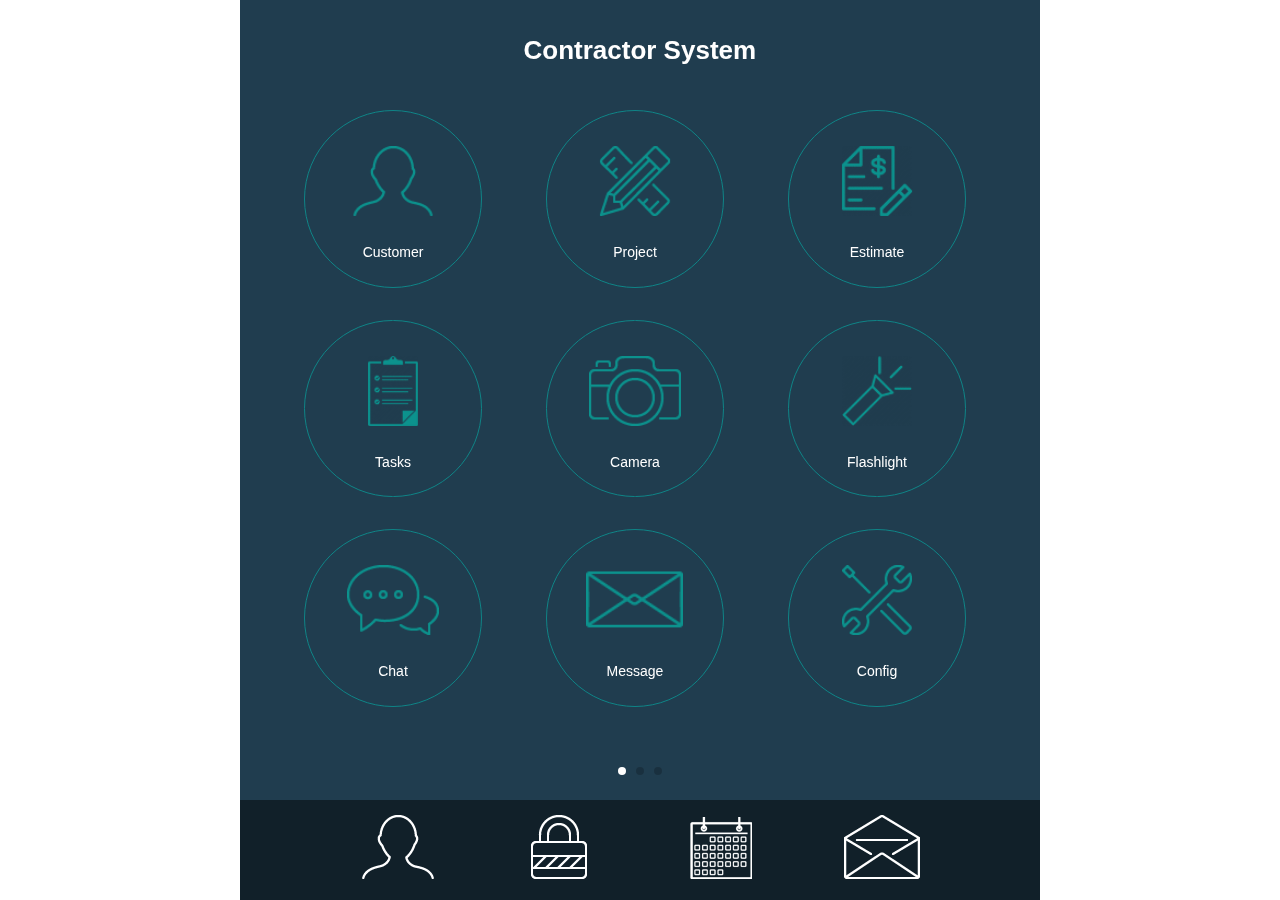
==== commit 0dc62f98: "4" ====
--- a/www/index.html
+++ b/www/index.html
@@ -18,9 +18,6 @@
 	<link rel="stylesheet" href="style.css">
 	<link type="text/css" rel="stylesheet" href="css/swipebox.css" />
     </head>
-
-
- 
 <body id="mobile_wrap">
 
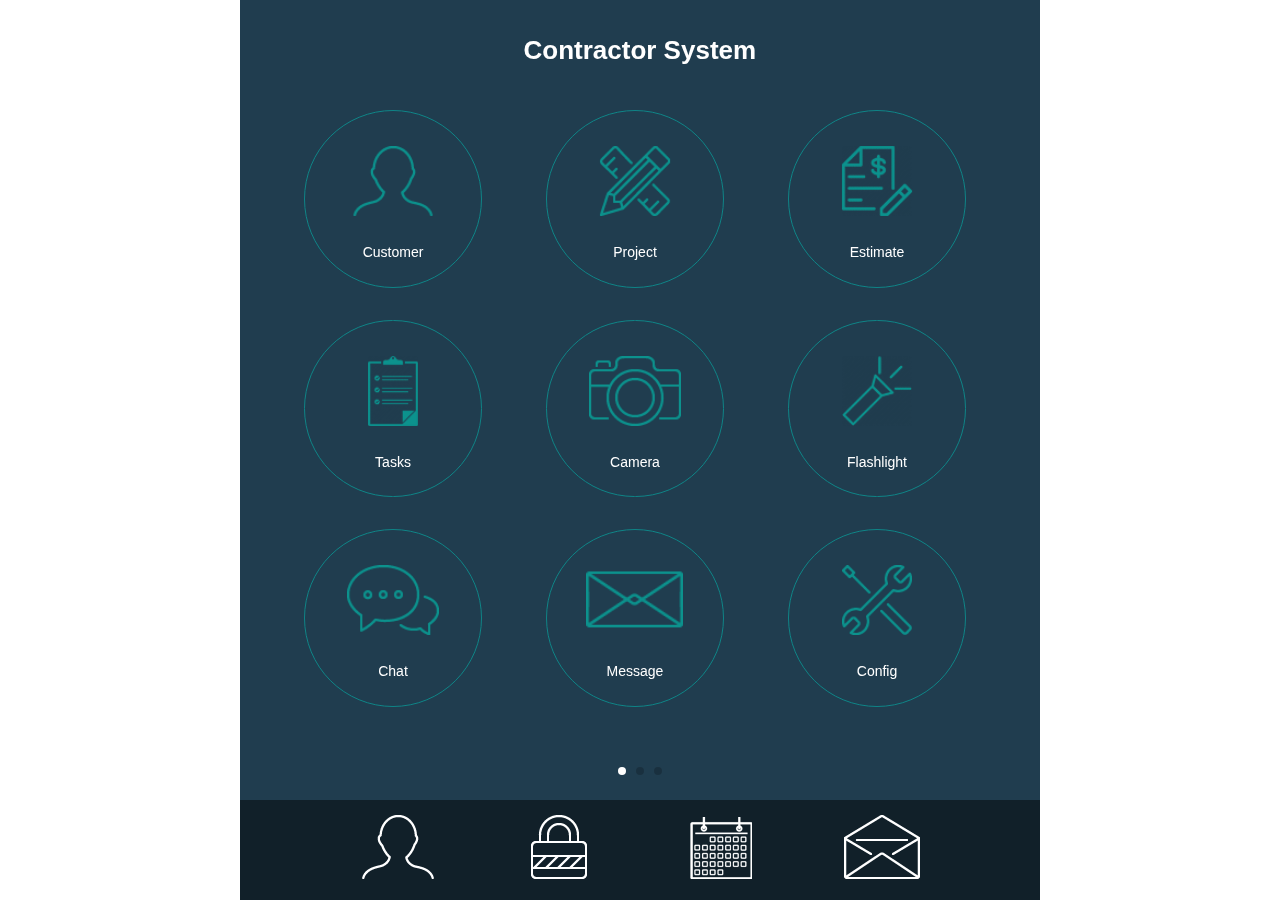
==== commit 79655619: "5" ====
--- a/www/index.html
+++ b/www/index.html
@@ -76,10 +76,6 @@
                               <li class="video-icon"><a href="videos.html">Videos</a></li>
                               -->
                               <li class="blog-icon"><a href="chat.html">Chat</a></li>
-                              <!--
-                              <li class="toogle-icon"><a href="toogle.html">Toogle</a></li>
-                              <li class="docs-icon"><a href="tabs.html">Tabs</a></li>
-                              -->
                               <li class="contact-icon"><a href="message.html">Message</a></li>
                               <li class="tools-icon"><a href="#" data-panel="left" class="open-panel">Config</a></li>
                             </ul>
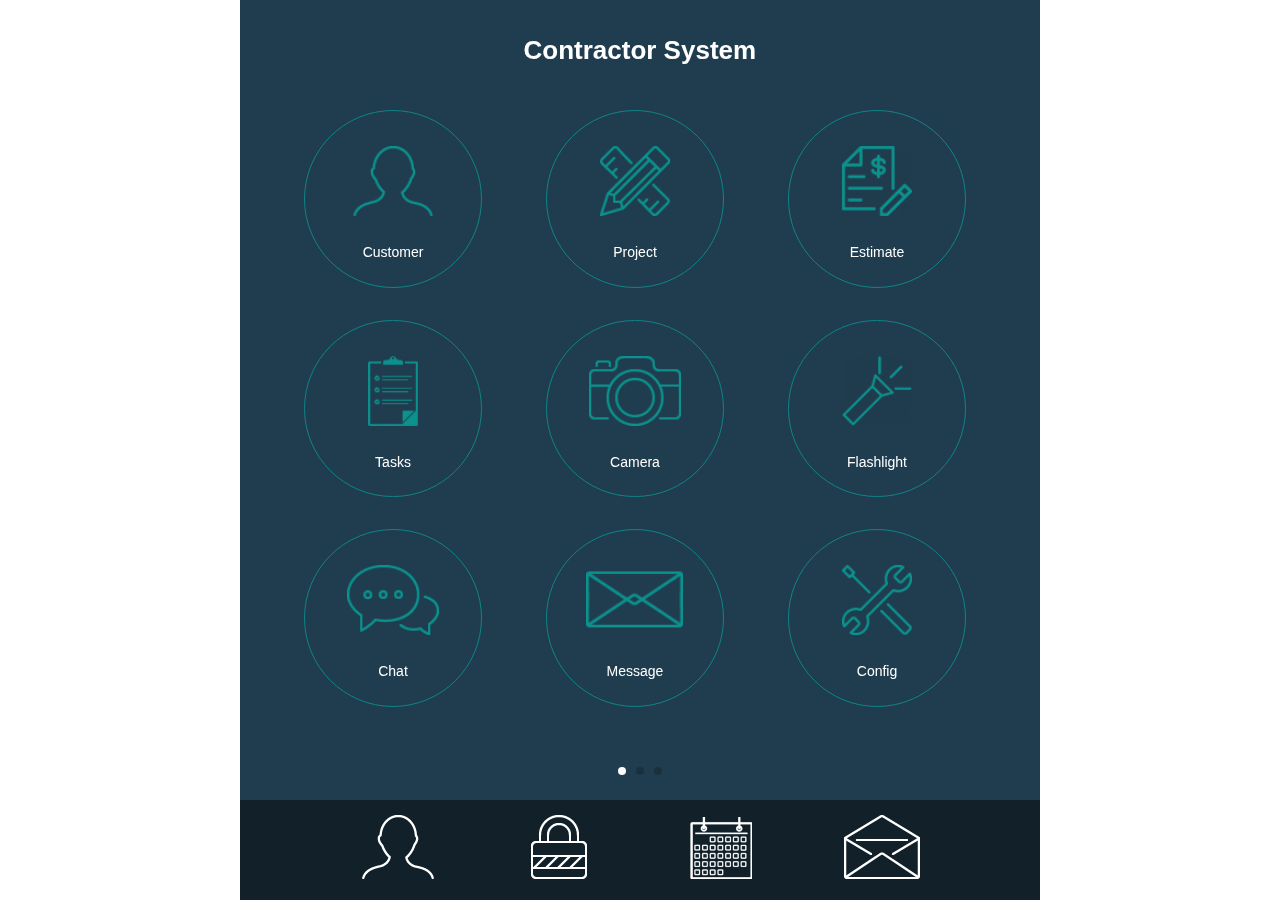
==== commit a8f73951: "1" ====
--- a/www/index.html
+++ b/www/index.html
@@ -71,7 +71,7 @@
                               <li class="estimate-icon"><a href="estimate.html">Estimate</a></li>
                               <li class="task-icon"><a href="camera.html">Tasks</a></li>
                               <li class="photos-icon"><a href="camera.html">Camera</a></li>
-                              <li class="flashlight-icon"><a href="camera.html">Flashlight</a></li>
+                              <li class="flashlight-icon"><a href="#" OnClick="Flashlight()">Flashlight</a></li>
                               <!--
                               <li class="video-icon"><a href="videos.html">Videos</a></li>
                               -->
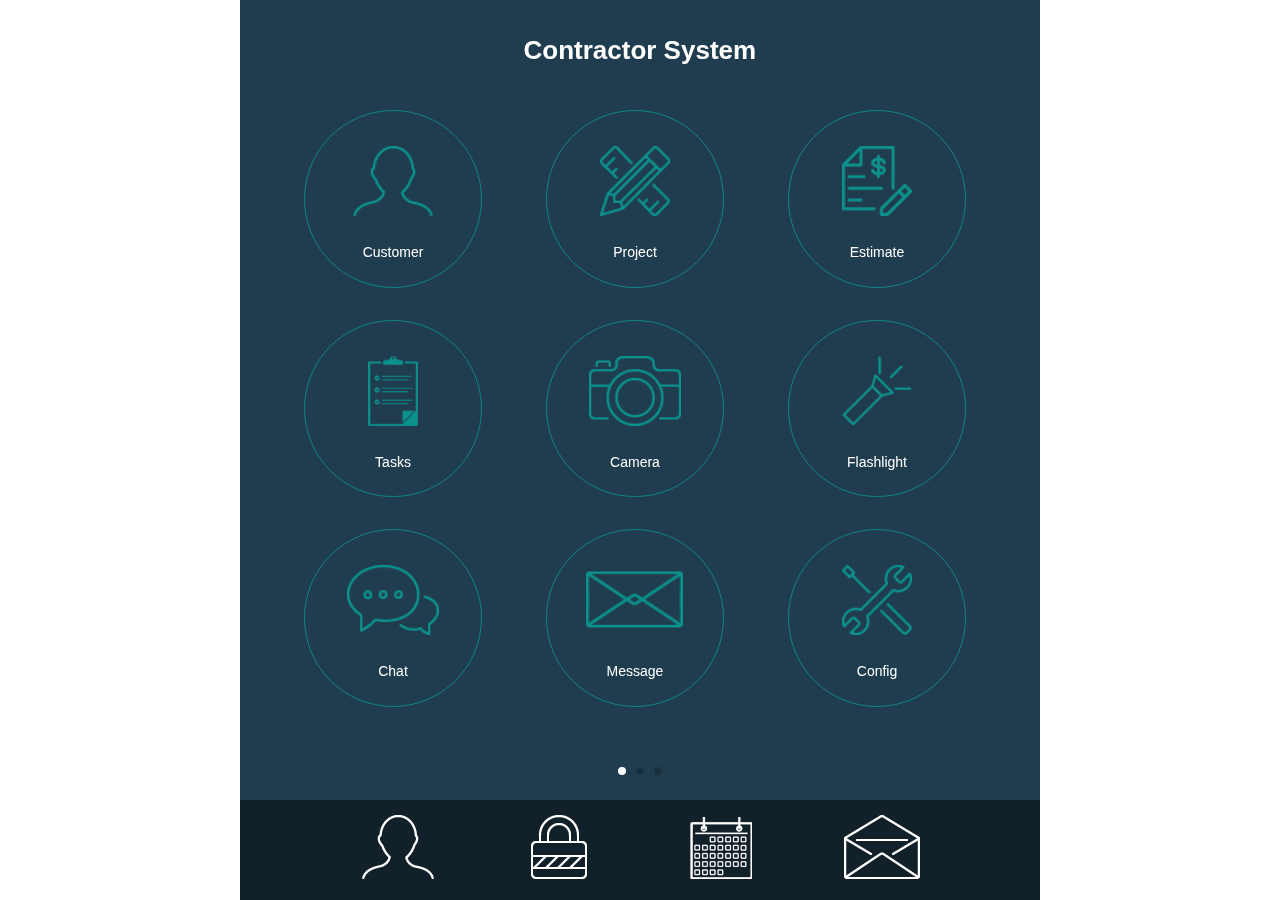
==== commit 0deaa456: "2" ====
--- a/www/index.html
+++ b/www/index.html
@@ -71,7 +71,7 @@
                               <li class="estimate-icon"><a href="estimate.html">Estimate</a></li>
                               <li class="task-icon"><a href="camera.html">Tasks</a></li>
                               <li class="photos-icon"><a href="camera.html">Camera</a></li>
-                              <li class="flashlight-icon"><a href="#" OnClick="Flashlight()">Flashlight</a></li>
+                              <li class="flashlight-icon"><a href="#" >Flashlight</a></li>
                               <!--
                               <li class="video-icon"><a href="videos.html">Videos</a></li>
                               -->
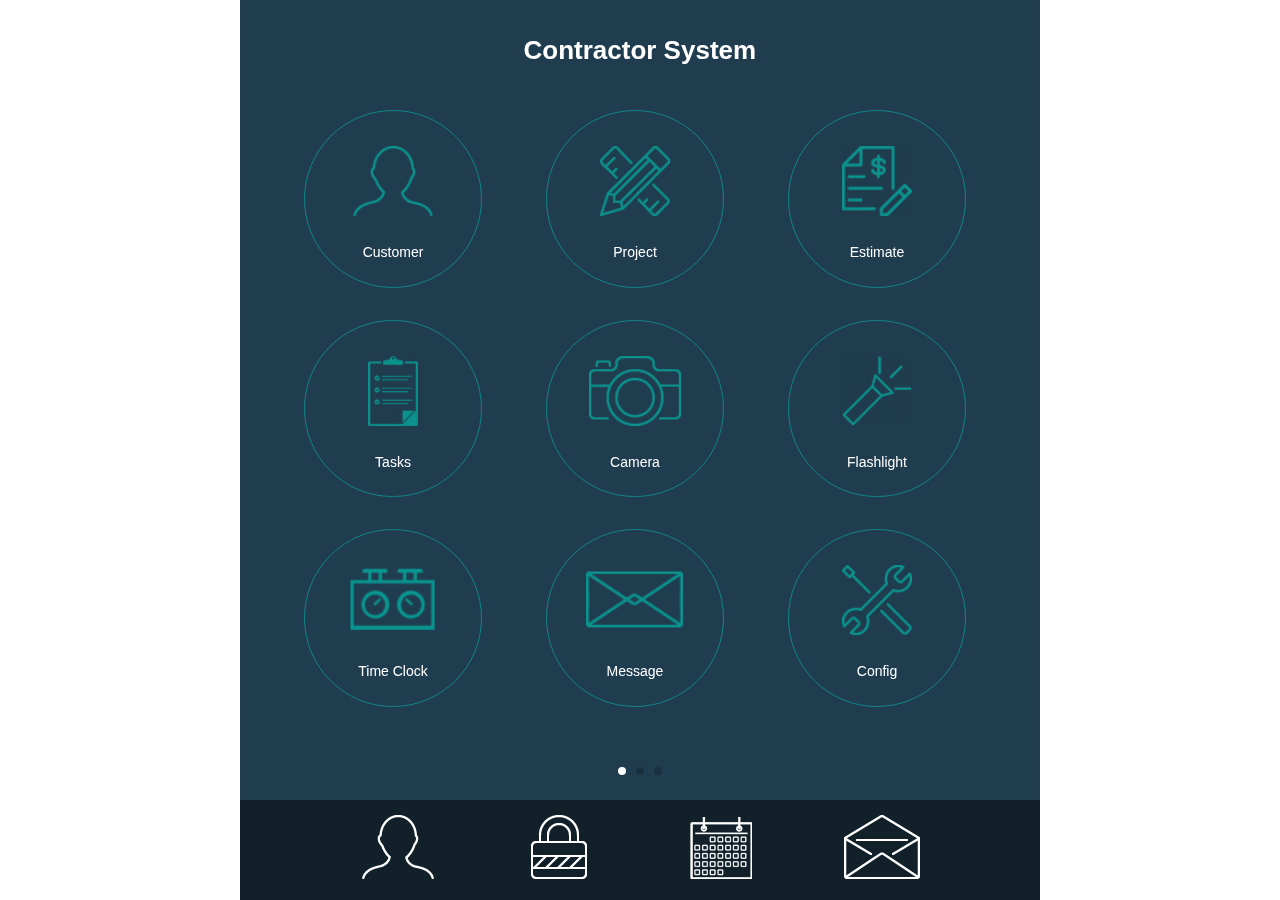
==== commit 9d2a67ec: "11" ====
--- a/www/index.html
+++ b/www/index.html
@@ -72,10 +72,7 @@
                               <li class="task-icon"><a href="camera.html">Tasks</a></li>
                               <li class="photos-icon"><a href="camera.html">Camera</a></li>
                               <li class="flashlight-icon"><a href="#" >Flashlight</a></li>
-                              <!--
-                              <li class="video-icon"><a href="videos.html">Videos</a></li>
-                              -->
-                              <li class="blog-icon"><a href="chat.html">Chat</a></li>
+                              <li class="timeclck-icon"><a href="message.html">Time Clock</a></li>
                               <li class="contact-icon"><a href="message.html">Message</a></li>
                               <li class="tools-icon"><a href="#" data-panel="left" class="open-panel">Config</a></li>
                             </ul>
--- a/www/style.css
+++ b/www/style.css
@@ -329,6 +329,12 @@
 background-repeat: no-repeat;
 background-position: 50% 35px;
 }
+.timeclck-icon a{
+background:url(images/icons/turquoise/timeclck.png);
+background-size: auto 40%;
+background-repeat: no-repeat;
+background-position: 50% 35px;
+}
 .blog-icon a{
 background:url(images/icons/turquoise/blog.png);
 background-size: auto 40%;
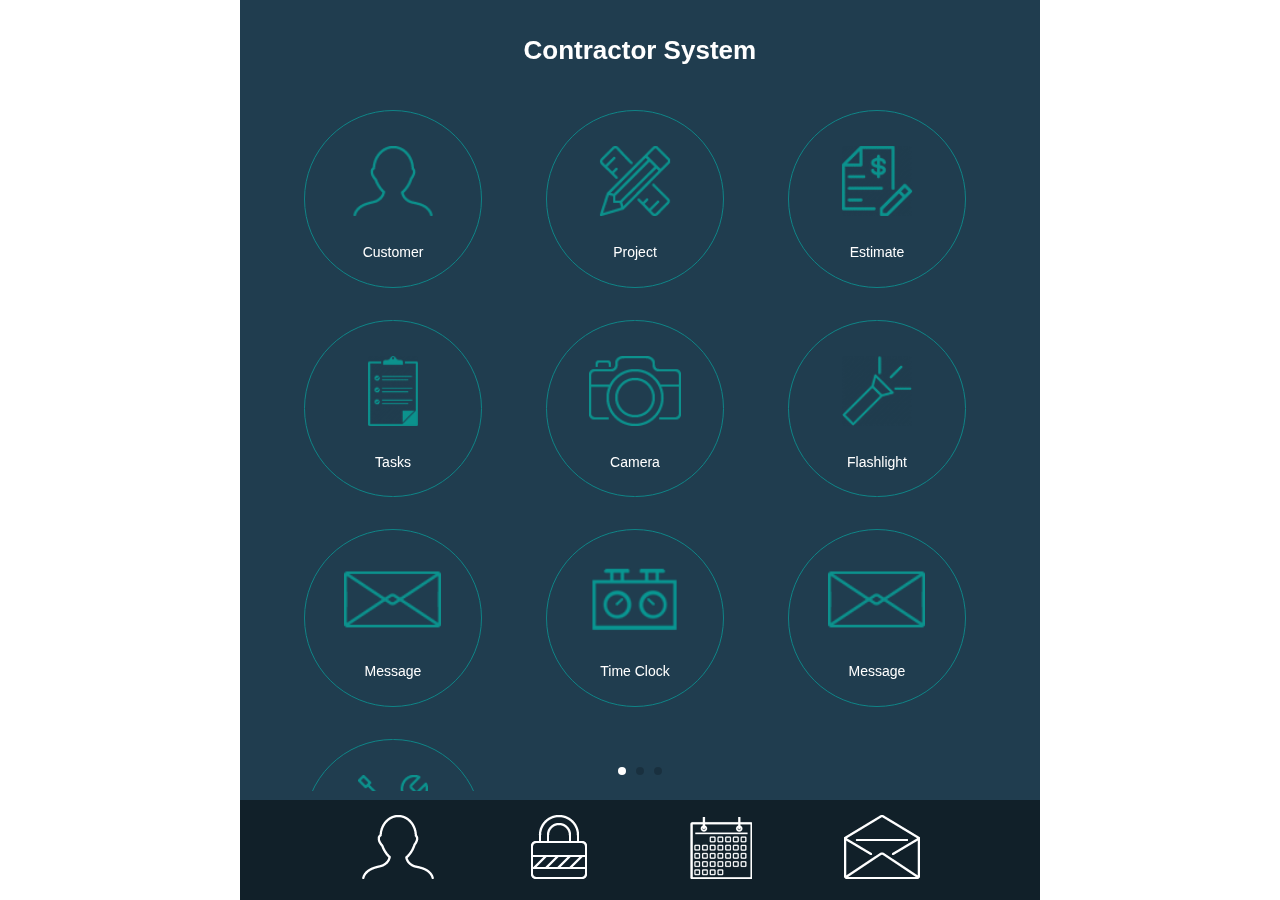
==== commit 96651e94: "1" ====
--- a/www/index.html
+++ b/www/index.html
@@ -72,6 +72,7 @@
                               <li class="task-icon"><a href="camera.html">Tasks</a></li>
                               <li class="photos-icon"><a href="camera.html">Camera</a></li>
                               <li class="flashlight-icon"><a href="#" >Flashlight</a></li>
+                              <li class="contact-icon"><a href="message.html">Message</a></li>
                               <li class="timeclck-icon"><a href="message.html">Time Clock</a></li>
                               <li class="contact-icon"><a href="message.html">Message</a></li>
                               <li class="tools-icon"><a href="#" data-panel="left" class="open-panel">Config</a></li>
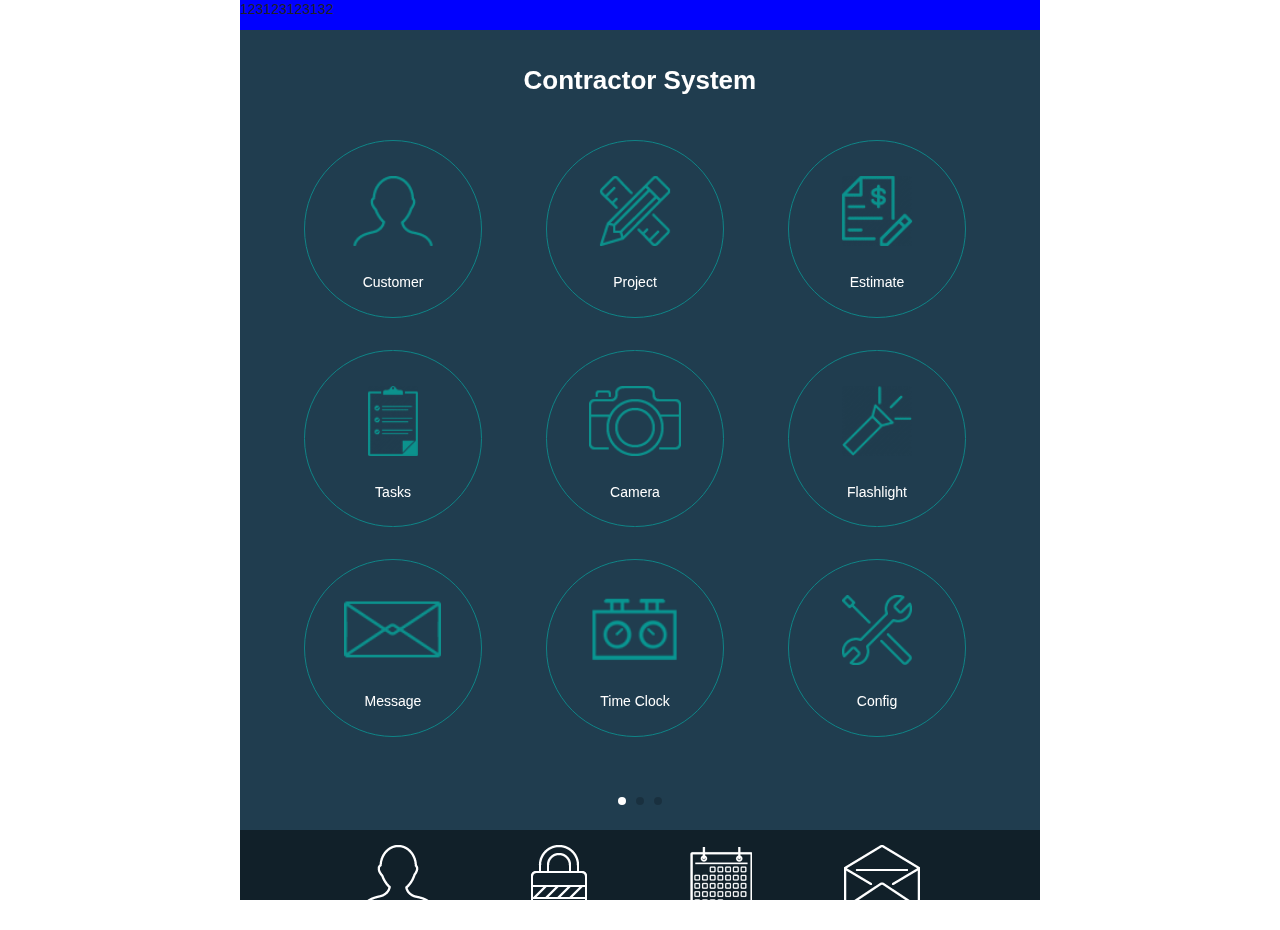
==== commit a2a82389: "2" ====
--- a/www/index.html
+++ b/www/index.html
@@ -2,7 +2,7 @@
 <html>
 
     <head>
-
+     <meta charset="utf-8" />
     <meta name="format-detection" content="telephone=no" />
 @@ -23,6 +23,7 @@
 
     <div class="statusbar-overlay"></div>
     <div class="panel-overlay"></div>
+    <div style="height:30px;width:100%;background-color:#0000FF" id="NetworkConnectionType">123123123132</div>
     <div class="panel panel-left panel-cover">
       <div class="user_login_info">
         <div class="user_thumb">
@@ -74,7 +75,6 @@
                               <li class="flashlight-icon"><a href="#" >Flashlight</a></li>
                               <li class="contact-icon"><a href="message.html">Message</a></li>
                               <li class="timeclck-icon"><a href="message.html">Time Clock</a></li>
-                              <li class="contact-icon"><a href="message.html">Message</a></li>
                               <li class="tools-icon"><a href="#" data-panel="left" class="open-panel">Config</a></li>
                             </ul>
                           </nav>
--- a/www/style.css
+++ b/www/style.css
@@ -1484,6 +1484,9 @@
 .flashlight-icon a{
 background-position: 50% 15px;
 }
+.timeclck-icon a{
+background-position: 50% 15px;
+}
 .blog-icon a{
 background-position: 50% 15px;
 }
